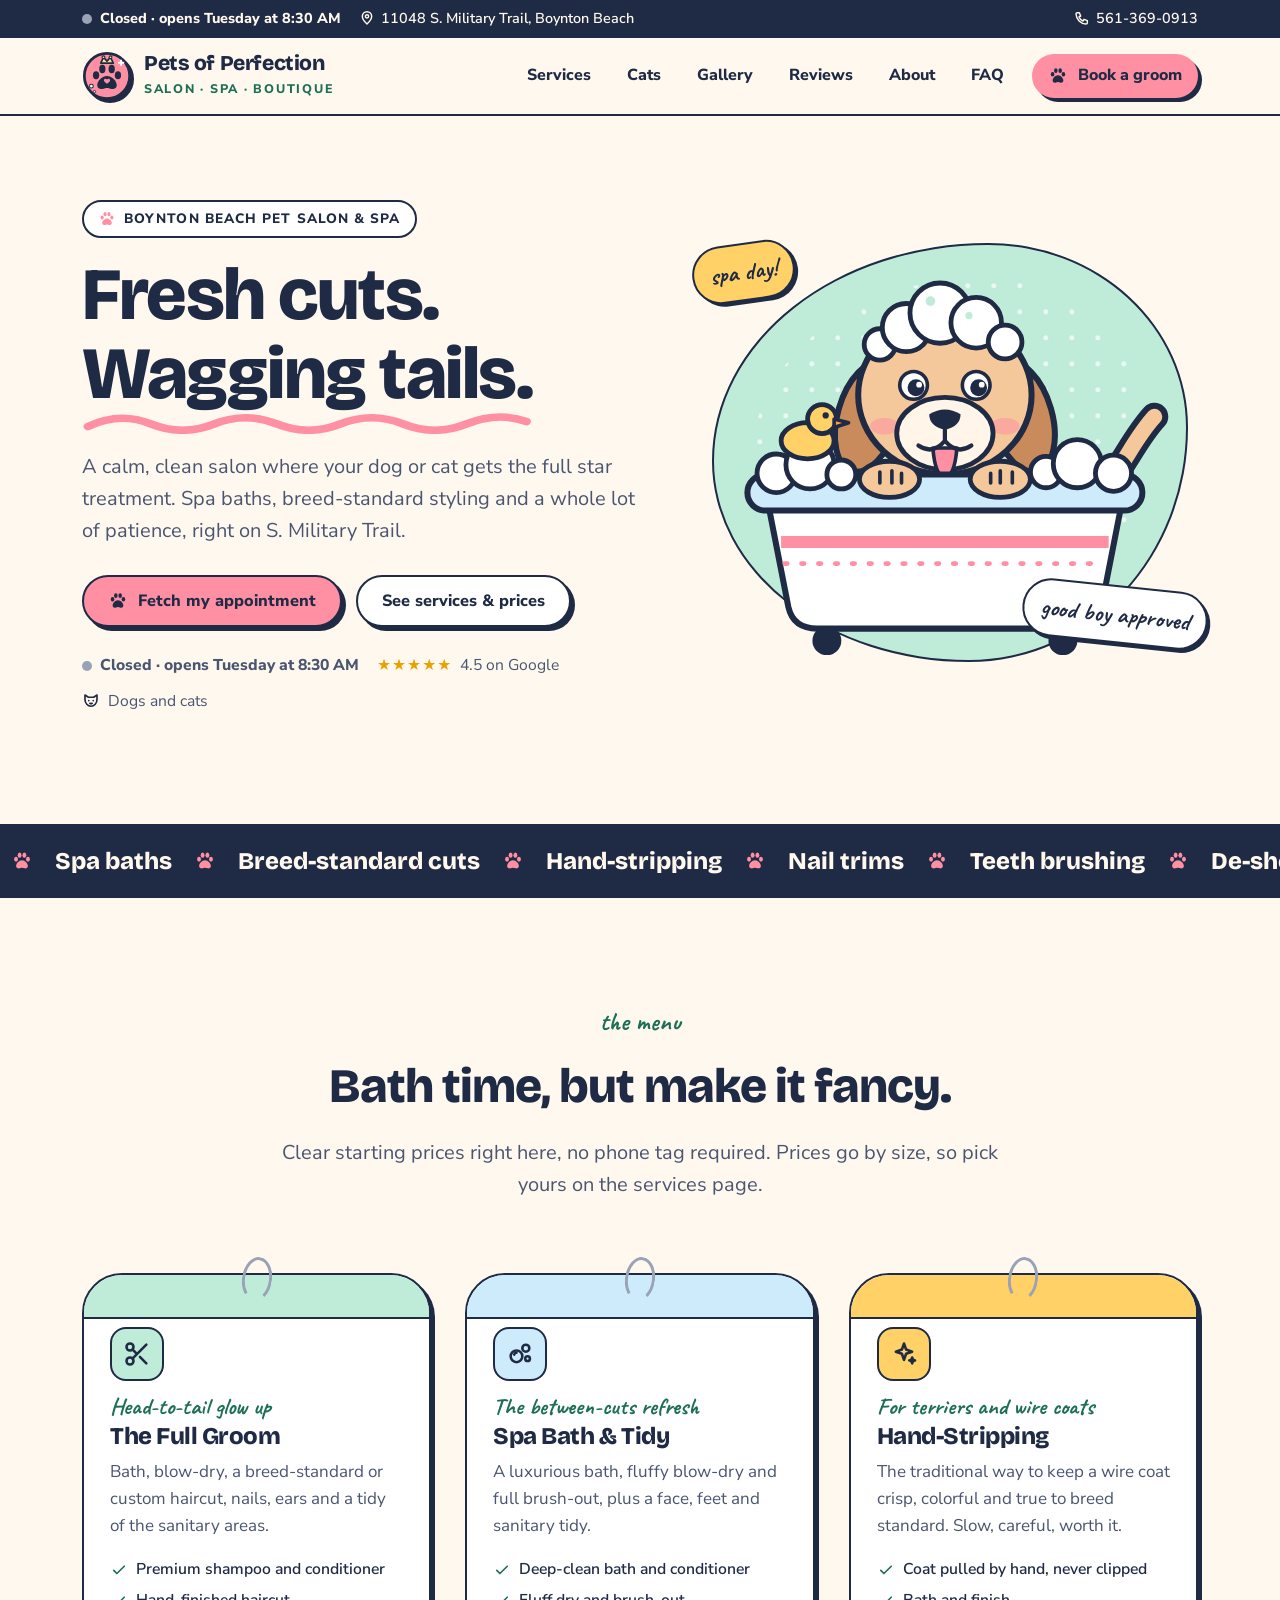
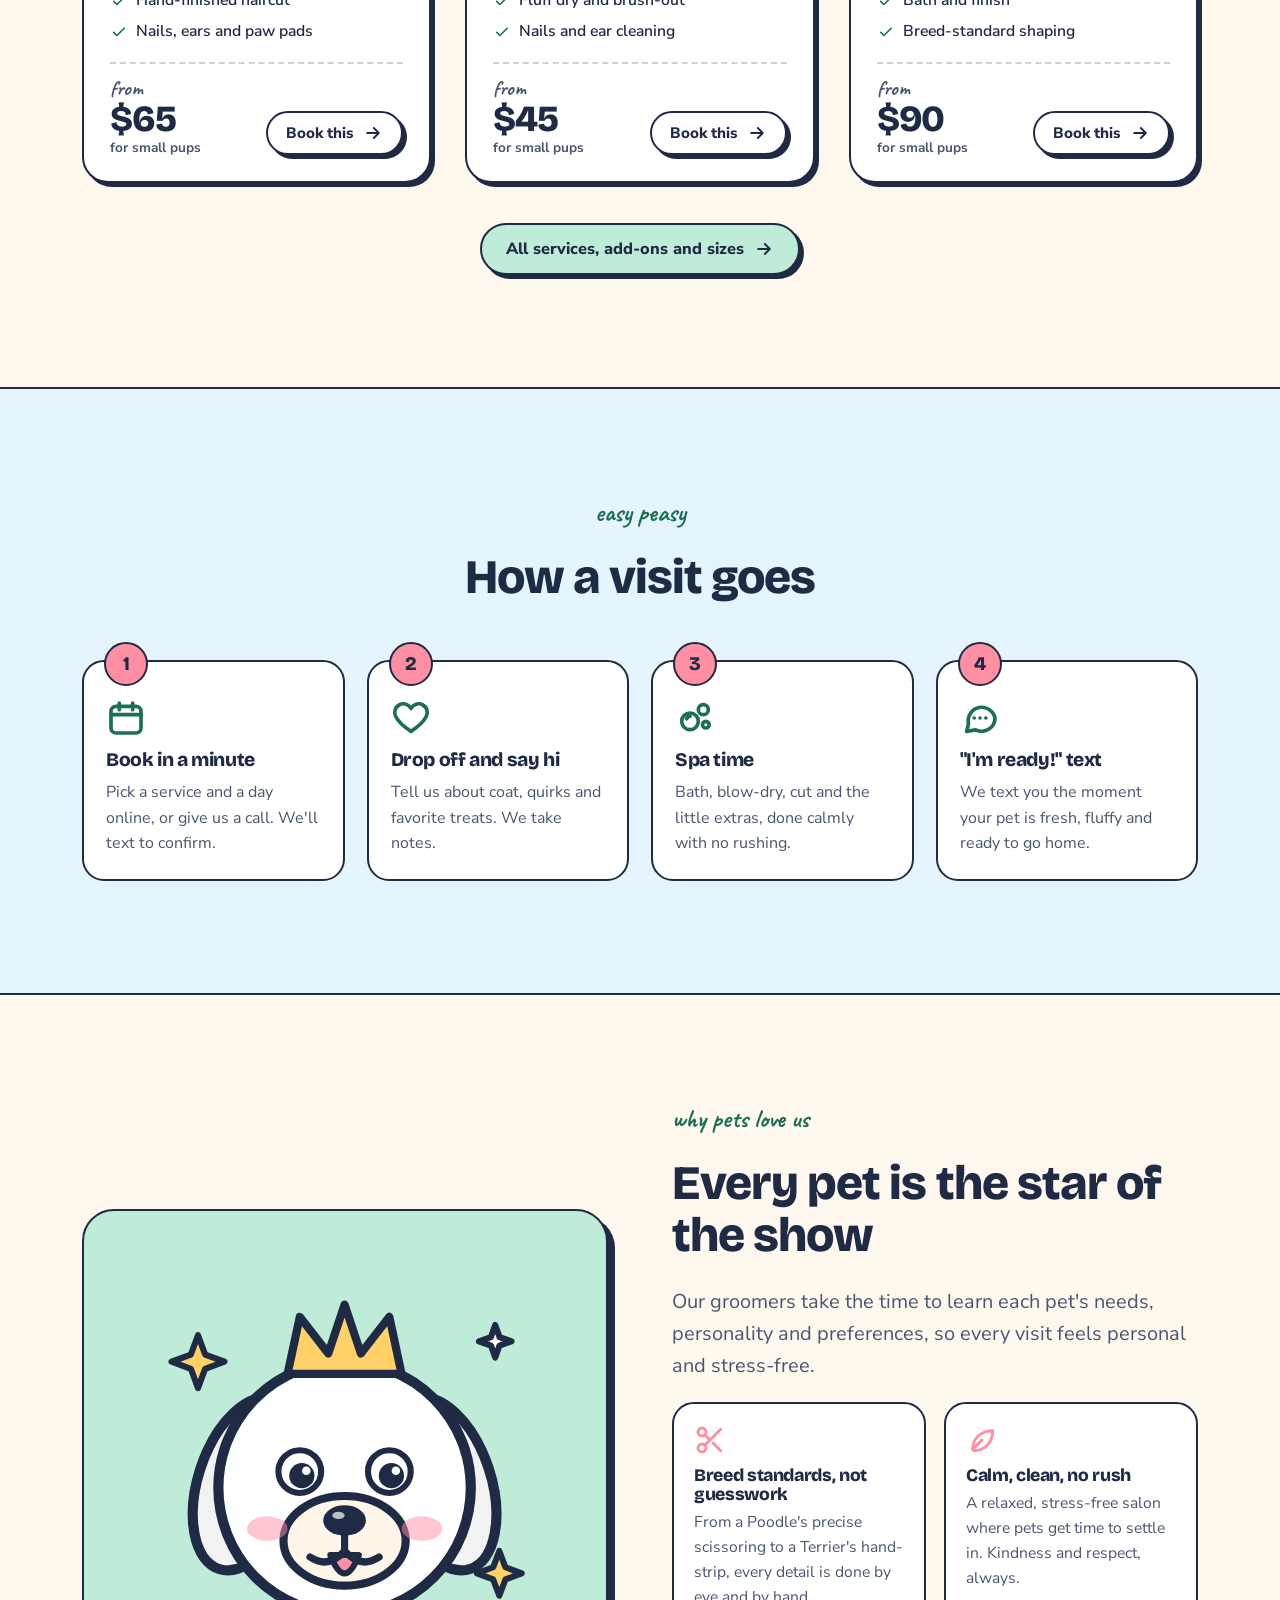
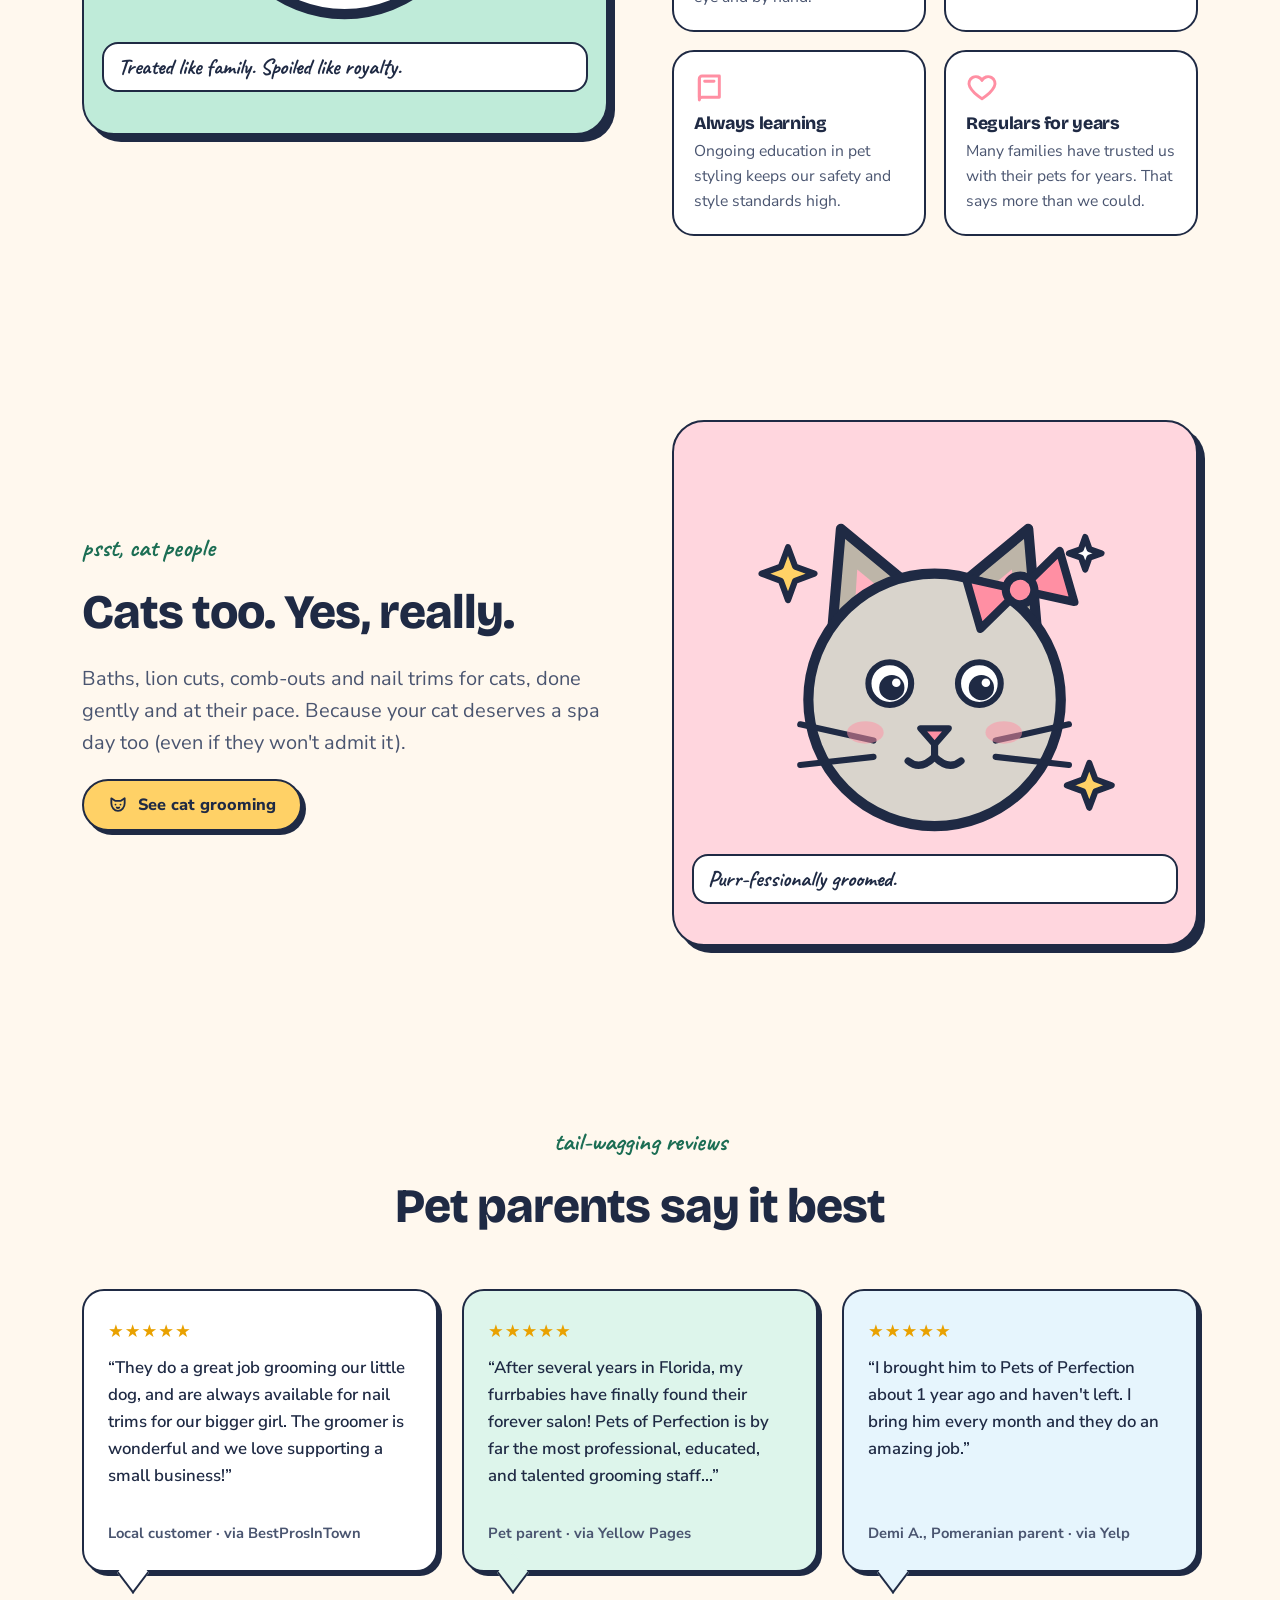
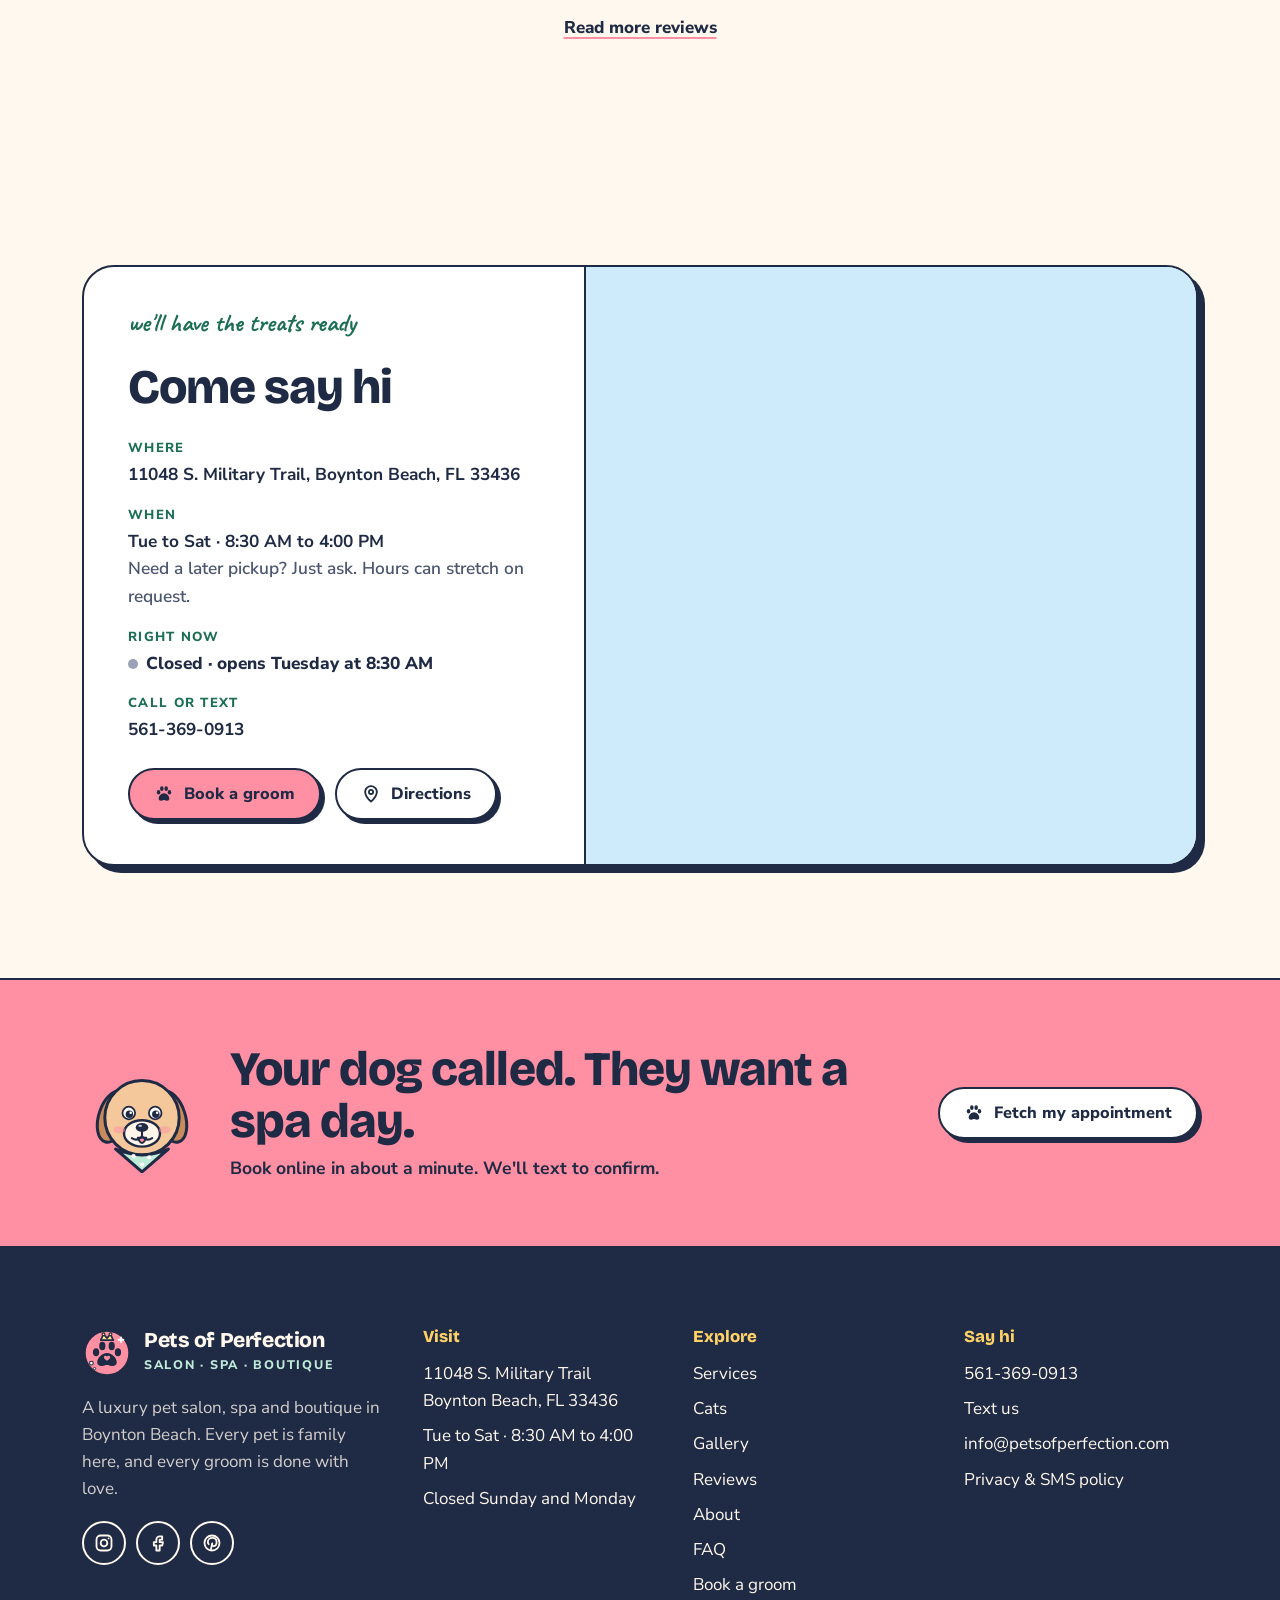
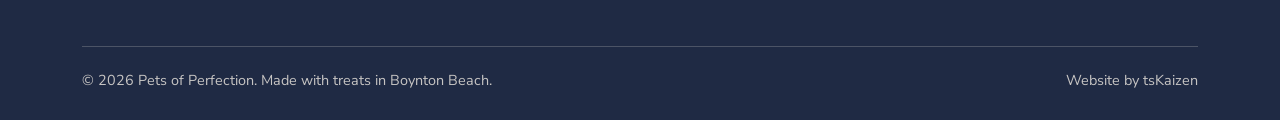
==== index.html @ 62e05bcd "Add Pets of Perfection site (all pages) with new crowned-paw logo Co-Authored-By: Claude Sonnet 5.5 " ====
<!doctype html>
<html lang="en">
<head>
<meta charset="utf-8">
<meta name="viewport" content="width=device-width, initial-scale=1">
<title>Dog & Cat Grooming in Boynton Beach, FL | Pets of Perfection</title>
<meta name="description" content="Luxury dog and cat grooming in Boynton Beach. Spa baths, breed-standard cuts, hand-stripping and nail trims. See prices and book online.">
<link rel="canonical" href="https://petsofperfection.com/">
<meta property="og:type" content="website">
<meta property="og:site_name" content="Pets of Perfection">
<meta property="og:title" content="Dog & Cat Grooming in Boynton Beach, FL | Pets of Perfection">
<meta property="og:description" content="Luxury dog and cat grooming in Boynton Beach. Spa baths, breed-standard cuts, hand-stripping and nail trims. See prices and book online.">
<meta property="og:url" content="https://petsofperfection.com/">
<meta name="theme-color" content="#FFF8EE">
<link rel="icon" href="img/favicon.svg" type="image/svg+xml">
<link rel="preconnect" href="https://fonts.googleapis.com">
<link rel="preconnect" href="https://fonts.gstatic.com" crossorigin>
<link href="https://fonts.googleapis.com/css2?family=Bricolage+Grotesque:opsz,wght@12..96,600;12..96,800&family=Caveat:wght@600;700&family=Nunito+Sans:opsz,wght@6..12,400;6..12,600;6..12,800&display=swap" rel="stylesheet">
<link rel="stylesheet" href="css/style.css">
<script>document.documentElement.classList.add("js");</script>
<script type="application/ld+json">{"@context": "https://schema.org", "@type": "LocalBusiness", "name": "Pets of Perfection", "description": "Luxury pet salon, spa and boutique for dogs and cats in Boynton Beach, Florida.", "telephone": "561-369-0913", "email": "info@petsofperfection.com", "url": "https://petsofperfection.com", "address": {"@type": "PostalAddress", "streetAddress": "11048 S. Military Trail", "addressLocality": "Boynton Beach", "addressRegion": "FL", "postalCode": "33436", "addressCountry": "US"}, "openingHoursSpecification": [{"@type": "OpeningHoursSpecification", "dayOfWeek": ["Tuesday", "Wednesday", "Thursday", "Friday", "Saturday"], "opens": "08:30", "closes": "16:00"}], "sameAs": ["https://www.instagram.com/petsofperfection/", "https://www.facebook.com/petsofperfection/", "https://www.pinterest.com/petsofperfect/"]}</script>
</head>
<body>
<a class="skip-link" href="#main">Skip to content</a>
<header class="site-header">
  <div class="topbar"><div class="wrap">
    <div class="topbar-left">
      <span class="status" data-open-status><span class="status-dot"></span><span class="status-text">Tue to Sat · 8:30 AM to 4:00 PM</span></span>
      <a class="topbar-hide-sm" href="https://www.google.com/maps/search/?api=1&query=Pets+of+Perfection+11048+S+Military+Trail+Boynton+Beach+FL+33436" target="_blank" rel="noopener"><svg viewBox="0 0 24 24" fill="none" stroke="currentColor" stroke-width="2.2" stroke-linecap="round" stroke-linejoin="round" aria-hidden="true" focusable="false"><path d="M12 21s-7-6.2-7-11.5A7 7 0 0 1 19 9.5C19 14.8 12 21 12 21z"/><circle cx="12" cy="9.5" r="2.5"/></svg>11048 S. Military Trail, Boynton Beach</a>
    </div>
    <a href="tel:+15613690913"><svg viewBox="0 0 24 24" fill="none" stroke="currentColor" stroke-width="2.2" stroke-linecap="round" stroke-linejoin="round" aria-hidden="true" focusable="false"><path d="M5 4h3l2 5-2.5 1.5a11 11 0 0 0 6 6L15 14l5 2v3a2 2 0 0 1-2 2A16 16 0 0 1 3 6a2 2 0 0 1 2-2"/></svg>561-369-0913</a>
  </div></div>
  <div class="wrap nav-row">
    <a class="brand" href="index.html" aria-label="Pets of Perfection home">
      <span class="brand-mark"><img src="img/logo-mark.svg" alt="" width="50" height="50"></span>
      <span><span class="brand-name">Pets of Perfection</span><span class="brand-sub">Salon · Spa · Boutique</span></span>
    </a>
    <button class="nav-toggle" type="button" aria-expanded="false" aria-controls="main-nav">
      <span class="sr-only">Menu</span><svg class="icon-open" viewBox="0 0 24 24" fill="none" stroke="currentColor" stroke-width="2.2" stroke-linecap="round" stroke-linejoin="round" aria-hidden="true" focusable="false"><path d="M4 7h16M4 12h16M4 17h16"/></svg><svg class="icon-close" viewBox="0 0 24 24" fill="none" stroke="currentColor" stroke-width="2.2" stroke-linecap="round" stroke-linejoin="round" aria-hidden="true" focusable="false"><path d="M6 6l12 12M18 6 6 18"/></svg>
    </button>
    <nav class="main-nav" id="main-nav" aria-label="Main">
      <ul><li><a href="services.html">Services</a></li><li><a href="cats.html">Cats</a></li><li><a href="gallery.html">Gallery</a></li><li><a href="reviews.html">Reviews</a></li><li><a href="about.html">About</a></li><li><a href="faq.html">FAQ</a></li><li class="nav-cta"><a class="btn btn-pink btn-small" href="book.html"><svg viewBox="0 0 24 24" fill="currentColor" aria-hidden="true" focusable="false"><ellipse cx="5.5" cy="10" rx="2.1" ry="2.7"/><ellipse cx="9.4" cy="5.6" rx="2.1" ry="2.8"/><ellipse cx="14.6" cy="5.6" rx="2.1" ry="2.8"/><ellipse cx="18.5" cy="10" rx="2.1" ry="2.7"/><path d="M12 11.2c-3.4 0-6.4 3.5-6.4 6.2 0 1.9 1.6 2.9 3.4 2.6 1.2-.2 1.9-.7 3-.7s1.8.5 3 .7c1.8.3 3.4-.7 3.4-2.6 0-2.7-3-6.2-6.4-6.2z"/></svg>Book a groom</a></li></ul>
    </nav>
  </div>
</header>
<main id="main">
<section class="hero">
  <div class="wrap hero-grid">
    <div>
      <p class="kicker"><svg viewBox="0 0 24 24" fill="currentColor" aria-hidden="true" focusable="false"><ellipse cx="5.5" cy="10" rx="2.1" ry="2.7"/><ellipse cx="9.4" cy="5.6" rx="2.1" ry="2.8"/><ellipse cx="14.6" cy="5.6" rx="2.1" ry="2.8"/><ellipse cx="18.5" cy="10" rx="2.1" ry="2.7"/><path d="M12 11.2c-3.4 0-6.4 3.5-6.4 6.2 0 1.9 1.6 2.9 3.4 2.6 1.2-.2 1.9-.7 3-.7s1.8.5 3 .7c1.8.3 3.4-.7 3.4-2.6 0-2.7-3-6.2-6.4-6.2z"/></svg>Boynton Beach pet salon &amp; spa</p>
      <h1>Fresh cuts. <span class="squiggle">Wagging tails.<svg viewBox="0 0 300 20" preserveAspectRatio="none" aria-hidden="true"><path d="M4 14 Q 25 2 46 12 T 88 12 T 130 12 T 172 12 T 214 12 T 256 12 T 296 10" fill="none" stroke="currentColor" stroke-width="6" stroke-linecap="round"/></svg></span></h1>
      <p class="lede">A calm, clean salon where your dog or cat gets the full star treatment. Spa baths, breed-standard styling and a whole lot of patience, right on S. Military Trail.</p>
      <div class="btn-row">
        <a class="btn btn-pink" href="book.html"><svg viewBox="0 0 24 24" fill="currentColor" aria-hidden="true" focusable="false"><ellipse cx="5.5" cy="10" rx="2.1" ry="2.7"/><ellipse cx="9.4" cy="5.6" rx="2.1" ry="2.8"/><ellipse cx="14.6" cy="5.6" rx="2.1" ry="2.8"/><ellipse cx="18.5" cy="10" rx="2.1" ry="2.7"/><path d="M12 11.2c-3.4 0-6.4 3.5-6.4 6.2 0 1.9 1.6 2.9 3.4 2.6 1.2-.2 1.9-.7 3-.7s1.8.5 3 .7c1.8.3 3.4-.7 3.4-2.6 0-2.7-3-6.2-6.4-6.2z"/></svg>Fetch my appointment</a>
        <a class="btn" href="services.html">See services &amp; prices</a>
      </div>
      <div class="hero-meta">
        <span class="status" data-open-status><span class="status-dot"></span><span class="status-text">Tue to Sat · 8:30 AM to 4:00 PM</span></span>
        <span><span class="stars" aria-hidden="true">&#9733;&#9733;&#9733;&#9733;&#9733;</span> 4.5 on Google</span>
        <span><svg viewBox="0 0 24 24" fill="none" stroke="currentColor" stroke-width="2.2" stroke-linecap="round" stroke-linejoin="round" aria-hidden="true" focusable="false"><path d="M4 10V4l4.5 3h7L20 4v6c0 4.97-3.58 9-8 9s-8-4.03-8-9z"/><path d="M9 11.5h.01M15 11.5h.01M10.5 15c1 .8 2 .8 3 0"/></svg>Dogs and cats</span>
      </div>
    </div>
    <div class="hero-art">
      <div class="hero-blob" aria-hidden="true"></div>
      <span class="hero-sticker s1" aria-hidden="true">spa day!</span>
      <span class="hero-sticker s2" aria-hidden="true">good boy approved</span>
      <svg class="hero-dog" viewBox="0 0 420 380" role="img" aria-label="A happy golden pup in a bubble bath, tail wagging">
  <g class="bubbles">
    <circle class="b b1" cx="78" cy="196" r="11"/><circle class="b b2" cx="126" cy="186" r="7"/>
    <circle class="b b3" cx="300" cy="190" r="12"/><circle class="b b4" cx="350" cy="196" r="8"/>
    <circle class="b b5" cx="196" cy="200" r="6"/><circle class="b b6" cx="250" cy="194" r="9"/>
    <circle class="b b7" cx="60" cy="210" r="6"/><circle class="b b8" cx="330" cy="206" r="10"/>
  </g>
  <g class="tail">
    <path d="M318 236 C 352 222, 360 186, 384 160" fill="none" stroke="#1F2A44" stroke-width="23" stroke-linecap="round"/>
    <path d="M318 236 C 352 222, 360 186, 384 160" fill="none" stroke="#F4C89A" stroke-width="13" stroke-linecap="round"/>
  </g>
  <g class="dog">
    <ellipse cx="146" cy="160" rx="25" ry="47" transform="rotate(16 146 160)" fill="#C98B5B" stroke="#1F2A44" stroke-width="5"/>
    <ellipse cx="274" cy="160" rx="25" ry="47" transform="rotate(-16 274 160)" fill="#C98B5B" stroke="#1F2A44" stroke-width="5"/>
    <ellipse cx="210" cy="142" rx="72" ry="66" fill="#F4C89A" stroke="#1F2A44" stroke-width="5"/>
    <ellipse cx="160" cy="168" rx="12" ry="7" fill="#FF8FA3" opacity=".55"/>
    <ellipse cx="260" cy="168" rx="12" ry="7" fill="#FF8FA3" opacity=".55"/>
    <ellipse cx="210" cy="174" rx="40" ry="30" fill="#FFF5E8" stroke="#1F2A44" stroke-width="4"/>
    <g class="eyes">
      <circle cx="184" cy="134" r="11.5" fill="#fff" stroke="#1F2A44" stroke-width="3"/>
      <circle cx="236" cy="134" r="11.5" fill="#fff" stroke="#1F2A44" stroke-width="3"/>
      <circle cx="186" cy="136" r="7" fill="#1F2A44"/><circle cx="238" cy="136" r="7" fill="#1F2A44"/>
      <circle cx="188.6" cy="133.4" r="2.4" fill="#fff"/><circle cx="240.6" cy="133.4" r="2.4" fill="#fff"/>
    </g>
    <path d="M200 186 Q202 210 210 210 Q218 210 220 186 Z" fill="#FF8FA3" stroke="#1F2A44" stroke-width="3" stroke-linejoin="round"/>
    <path d="M197 158 Q210 150 223 158 Q223 168 210 171 Q197 168 197 158Z" fill="#1F2A44"/>
    <path d="M210 171 V180 M210 180 Q200 192 188 184 M210 180 Q220 192 232 184" fill="none" stroke="#1F2A44" stroke-width="3.5" stroke-linecap="round"/>
    <g fill="#fff" stroke="#1F2A44" stroke-width="4">
      <circle cx="156" cy="100" r="13"/><circle cx="178" cy="86" r="20"/><circle cx="206" cy="74" r="25"/>
      <circle cx="236" cy="82" r="21"/><circle cx="260" cy="98" r="14"/>
    </g>
    <circle cx="198" cy="64" r="4" fill="#BFEBD9"/><circle cx="230" cy="76" r="3" fill="#BFEBD9"/>
  </g>
  <path d="M62 226 H358 L340 318 Q336 336 316 336 H104 Q84 336 80 318 Z" fill="#fff" stroke="#1F2A44" stroke-width="5" stroke-linejoin="round"/>
  <path d="M74 264 H346" stroke="#FF8FA3" stroke-width="10"/>
  <path d="M77 282 H343" stroke="#FF8FA3" stroke-width="4" stroke-dasharray="2 12" stroke-linecap="round"/>
  <circle cx="112" cy="346" r="12" fill="#1F2A44"/><circle cx="308" cy="346" r="12" fill="#1F2A44"/>
  <rect x="46" y="208" width="328" height="30" rx="15" fill="#CDEBFA" stroke="#1F2A44" stroke-width="5"/>
  <g fill="#fff" stroke="#1F2A44" stroke-width="4">
    <circle cx="70" cy="207" r="16"/><circle cx="98" cy="200" r="20"/><circle cx="124" cy="208" r="12"/>
    <circle cx="294" cy="206" r="13"/><circle cx="320" cy="199" r="20"/><circle cx="350" cy="207" r="15"/>
  </g>
  <g fill="#F4C89A" stroke="#1F2A44" stroke-width="4">
    <ellipse cx="164" cy="212" rx="25" ry="15"/><ellipse cx="256" cy="212" rx="25" ry="15"/>
  </g>
  <path d="M156 206v9M166 205v10M174 207v8M248 207v8M256 205v10M266 206v9" stroke="#1F2A44" stroke-width="3" stroke-linecap="round"/>
  <g class="duck">
    <ellipse cx="96" cy="180" rx="22" ry="15" fill="#FFD166" stroke="#1F2A44" stroke-width="4"/>
    <circle cx="108" cy="162" r="12" fill="#FFD166" stroke="#1F2A44" stroke-width="4"/>
    <path d="M118 162 l12 3 -12 4z" fill="#FF9F43" stroke="#1F2A44" stroke-width="3" stroke-linejoin="round"/>
    <circle cx="111" cy="159" r="2.6" fill="#1F2A44"/>
  </g>
</svg>
    </div>
  </div>
  <div class="paw-trail" aria-hidden="true"><svg viewBox="0 0 24 24" fill="currentColor" aria-hidden="true" focusable="false"><ellipse cx="5.5" cy="10" rx="2.1" ry="2.7"/><ellipse cx="9.4" cy="5.6" rx="2.1" ry="2.8"/><ellipse cx="14.6" cy="5.6" rx="2.1" ry="2.8"/><ellipse cx="18.5" cy="10" rx="2.1" ry="2.7"/><path d="M12 11.2c-3.4 0-6.4 3.5-6.4 6.2 0 1.9 1.6 2.9 3.4 2.6 1.2-.2 1.9-.7 3-.7s1.8.5 3 .7c1.8.3 3.4-.7 3.4-2.6 0-2.7-3-6.2-6.4-6.2z"/></svg><svg viewBox="0 0 24 24" fill="currentColor" aria-hidden="true" focusable="false"><ellipse cx="5.5" cy="10" rx="2.1" ry="2.7"/><ellipse cx="9.4" cy="5.6" rx="2.1" ry="2.8"/><ellipse cx="14.6" cy="5.6" rx="2.1" ry="2.8"/><ellipse cx="18.5" cy="10" rx="2.1" ry="2.7"/><path d="M12 11.2c-3.4 0-6.4 3.5-6.4 6.2 0 1.9 1.6 2.9 3.4 2.6 1.2-.2 1.9-.7 3-.7s1.8.5 3 .7c1.8.3 3.4-.7 3.4-2.6 0-2.7-3-6.2-6.4-6.2z"/></svg><svg viewBox="0 0 24 24" fill="currentColor" aria-hidden="true" focusable="false"><ellipse cx="5.5" cy="10" rx="2.1" ry="2.7"/><ellipse cx="9.4" cy="5.6" rx="2.1" ry="2.8"/><ellipse cx="14.6" cy="5.6" rx="2.1" ry="2.8"/><ellipse cx="18.5" cy="10" rx="2.1" ry="2.7"/><path d="M12 11.2c-3.4 0-6.4 3.5-6.4 6.2 0 1.9 1.6 2.9 3.4 2.6 1.2-.2 1.9-.7 3-.7s1.8.5 3 .7c1.8.3 3.4-.7 3.4-2.6 0-2.7-3-6.2-6.4-6.2z"/></svg><svg viewBox="0 0 24 24" fill="currentColor" aria-hidden="true" focusable="false"><ellipse cx="5.5" cy="10" rx="2.1" ry="2.7"/><ellipse cx="9.4" cy="5.6" rx="2.1" ry="2.8"/><ellipse cx="14.6" cy="5.6" rx="2.1" ry="2.8"/><ellipse cx="18.5" cy="10" rx="2.1" ry="2.7"/><path d="M12 11.2c-3.4 0-6.4 3.5-6.4 6.2 0 1.9 1.6 2.9 3.4 2.6 1.2-.2 1.9-.7 3-.7s1.8.5 3 .7c1.8.3 3.4-.7 3.4-2.6 0-2.7-3-6.2-6.4-6.2z"/></svg><svg viewBox="0 0 24 24" fill="currentColor" aria-hidden="true" focusable="false"><ellipse cx="5.5" cy="10" rx="2.1" ry="2.7"/><ellipse cx="9.4" cy="5.6" rx="2.1" ry="2.8"/><ellipse cx="14.6" cy="5.6" rx="2.1" ry="2.8"/><ellipse cx="18.5" cy="10" rx="2.1" ry="2.7"/><path d="M12 11.2c-3.4 0-6.4 3.5-6.4 6.2 0 1.9 1.6 2.9 3.4 2.6 1.2-.2 1.9-.7 3-.7s1.8.5 3 .7c1.8.3 3.4-.7 3.4-2.6 0-2.7-3-6.2-6.4-6.2z"/></svg><svg viewBox="0 0 24 24" fill="currentColor" aria-hidden="true" focusable="false"><ellipse cx="5.5" cy="10" rx="2.1" ry="2.7"/><ellipse cx="9.4" cy="5.6" rx="2.1" ry="2.8"/><ellipse cx="14.6" cy="5.6" rx="2.1" ry="2.8"/><ellipse cx="18.5" cy="10" rx="2.1" ry="2.7"/><path d="M12 11.2c-3.4 0-6.4 3.5-6.4 6.2 0 1.9 1.6 2.9 3.4 2.6 1.2-.2 1.9-.7 3-.7s1.8.5 3 .7c1.8.3 3.4-.7 3.4-2.6 0-2.7-3-6.2-6.4-6.2z"/></svg><svg viewBox="0 0 24 24" fill="currentColor" aria-hidden="true" focusable="false"><ellipse cx="5.5" cy="10" rx="2.1" ry="2.7"/><ellipse cx="9.4" cy="5.6" rx="2.1" ry="2.8"/><ellipse cx="14.6" cy="5.6" rx="2.1" ry="2.8"/><ellipse cx="18.5" cy="10" rx="2.1" ry="2.7"/><path d="M12 11.2c-3.4 0-6.4 3.5-6.4 6.2 0 1.9 1.6 2.9 3.4 2.6 1.2-.2 1.9-.7 3-.7s1.8.5 3 .7c1.8.3 3.4-.7 3.4-2.6 0-2.7-3-6.2-6.4-6.2z"/></svg><svg viewBox="0 0 24 24" fill="currentColor" aria-hidden="true" focusable="false"><ellipse cx="5.5" cy="10" rx="2.1" ry="2.7"/><ellipse cx="9.4" cy="5.6" rx="2.1" ry="2.8"/><ellipse cx="14.6" cy="5.6" rx="2.1" ry="2.8"/><ellipse cx="18.5" cy="10" rx="2.1" ry="2.7"/><path d="M12 11.2c-3.4 0-6.4 3.5-6.4 6.2 0 1.9 1.6 2.9 3.4 2.6 1.2-.2 1.9-.7 3-.7s1.8.5 3 .7c1.8.3 3.4-.7 3.4-2.6 0-2.7-3-6.2-6.4-6.2z"/></svg></div>
</section>

<div class="marquee" aria-hidden="true"><div class="marquee-track"><span><svg viewBox="0 0 24 24" fill="currentColor" aria-hidden="true" focusable="false"><ellipse cx="5.5" cy="10" rx="2.1" ry="2.7"/><ellipse cx="9.4" cy="5.6" rx="2.1" ry="2.8"/><ellipse cx="14.6" cy="5.6" rx="2.1" ry="2.8"/><ellipse cx="18.5" cy="10" rx="2.1" ry="2.7"/><path d="M12 11.2c-3.4 0-6.4 3.5-6.4 6.2 0 1.9 1.6 2.9 3.4 2.6 1.2-.2 1.9-.7 3-.7s1.8.5 3 .7c1.8.3 3.4-.7 3.4-2.6 0-2.7-3-6.2-6.4-6.2z"/></svg>Spa baths</span><span><svg viewBox="0 0 24 24" fill="currentColor" aria-hidden="true" focusable="false"><ellipse cx="5.5" cy="10" rx="2.1" ry="2.7"/><ellipse cx="9.4" cy="5.6" rx="2.1" ry="2.8"/><ellipse cx="14.6" cy="5.6" rx="2.1" ry="2.8"/><ellipse cx="18.5" cy="10" rx="2.1" ry="2.7"/><path d="M12 11.2c-3.4 0-6.4 3.5-6.4 6.2 0 1.9 1.6 2.9 3.4 2.6 1.2-.2 1.9-.7 3-.7s1.8.5 3 .7c1.8.3 3.4-.7 3.4-2.6 0-2.7-3-6.2-6.4-6.2z"/></svg>Breed-standard cuts</span><span><svg viewBox="0 0 24 24" fill="currentColor" aria-hidden="true" focusable="false"><ellipse cx="5.5" cy="10" rx="2.1" ry="2.7"/><ellipse cx="9.4" cy="5.6" rx="2.1" ry="2.8"/><ellipse cx="14.6" cy="5.6" rx="2.1" ry="2.8"/><ellipse cx="18.5" cy="10" rx="2.1" ry="2.7"/><path d="M12 11.2c-3.4 0-6.4 3.5-6.4 6.2 0 1.9 1.6 2.9 3.4 2.6 1.2-.2 1.9-.7 3-.7s1.8.5 3 .7c1.8.3 3.4-.7 3.4-2.6 0-2.7-3-6.2-6.4-6.2z"/></svg>Hand-stripping</span><span><svg viewBox="0 0 24 24" fill="currentColor" aria-hidden="true" focusable="false"><ellipse cx="5.5" cy="10" rx="2.1" ry="2.7"/><ellipse cx="9.4" cy="5.6" rx="2.1" ry="2.8"/><ellipse cx="14.6" cy="5.6" rx="2.1" ry="2.8"/><ellipse cx="18.5" cy="10" rx="2.1" ry="2.7"/><path d="M12 11.2c-3.4 0-6.4 3.5-6.4 6.2 0 1.9 1.6 2.9 3.4 2.6 1.2-.2 1.9-.7 3-.7s1.8.5 3 .7c1.8.3 3.4-.7 3.4-2.6 0-2.7-3-6.2-6.4-6.2z"/></svg>Nail trims</span><span><svg viewBox="0 0 24 24" fill="currentColor" aria-hidden="true" focusable="false"><ellipse cx="5.5" cy="10" rx="2.1" ry="2.7"/><ellipse cx="9.4" cy="5.6" rx="2.1" ry="2.8"/><ellipse cx="14.6" cy="5.6" rx="2.1" ry="2.8"/><ellipse cx="18.5" cy="10" rx="2.1" ry="2.7"/><path d="M12 11.2c-3.4 0-6.4 3.5-6.4 6.2 0 1.9 1.6 2.9 3.4 2.6 1.2-.2 1.9-.7 3-.7s1.8.5 3 .7c1.8.3 3.4-.7 3.4-2.6 0-2.7-3-6.2-6.4-6.2z"/></svg>Teeth brushing</span><span><svg viewBox="0 0 24 24" fill="currentColor" aria-hidden="true" focusable="false"><ellipse cx="5.5" cy="10" rx="2.1" ry="2.7"/><ellipse cx="9.4" cy="5.6" rx="2.1" ry="2.8"/><ellipse cx="14.6" cy="5.6" rx="2.1" ry="2.8"/><ellipse cx="18.5" cy="10" rx="2.1" ry="2.7"/><path d="M12 11.2c-3.4 0-6.4 3.5-6.4 6.2 0 1.9 1.6 2.9 3.4 2.6 1.2-.2 1.9-.7 3-.7s1.8.5 3 .7c1.8.3 3.4-.7 3.4-2.6 0-2.7-3-6.2-6.4-6.2z"/></svg>De-shedding</span><span><svg viewBox="0 0 24 24" fill="currentColor" aria-hidden="true" focusable="false"><ellipse cx="5.5" cy="10" rx="2.1" ry="2.7"/><ellipse cx="9.4" cy="5.6" rx="2.1" ry="2.8"/><ellipse cx="14.6" cy="5.6" rx="2.1" ry="2.8"/><ellipse cx="18.5" cy="10" rx="2.1" ry="2.7"/><path d="M12 11.2c-3.4 0-6.4 3.5-6.4 6.2 0 1.9 1.6 2.9 3.4 2.6 1.2-.2 1.9-.7 3-.7s1.8.5 3 .7c1.8.3 3.4-.7 3.4-2.6 0-2.7-3-6.2-6.4-6.2z"/></svg>Cats welcome</span><span><svg viewBox="0 0 24 24" fill="currentColor" aria-hidden="true" focusable="false"><ellipse cx="5.5" cy="10" rx="2.1" ry="2.7"/><ellipse cx="9.4" cy="5.6" rx="2.1" ry="2.8"/><ellipse cx="14.6" cy="5.6" rx="2.1" ry="2.8"/><ellipse cx="18.5" cy="10" rx="2.1" ry="2.7"/><path d="M12 11.2c-3.4 0-6.4 3.5-6.4 6.2 0 1.9 1.6 2.9 3.4 2.6 1.2-.2 1.9-.7 3-.7s1.8.5 3 .7c1.8.3 3.4-.7 3.4-2.6 0-2.7-3-6.2-6.4-6.2z"/></svg>Puppy first grooms</span><span><svg viewBox="0 0 24 24" fill="currentColor" aria-hidden="true" focusable="false"><ellipse cx="5.5" cy="10" rx="2.1" ry="2.7"/><ellipse cx="9.4" cy="5.6" rx="2.1" ry="2.8"/><ellipse cx="14.6" cy="5.6" rx="2.1" ry="2.8"/><ellipse cx="18.5" cy="10" rx="2.1" ry="2.7"/><path d="M12 11.2c-3.4 0-6.4 3.5-6.4 6.2 0 1.9 1.6 2.9 3.4 2.6 1.2-.2 1.9-.7 3-.7s1.8.5 3 .7c1.8.3 3.4-.7 3.4-2.6 0-2.7-3-6.2-6.4-6.2z"/></svg>Spa baths</span><span><svg viewBox="0 0 24 24" fill="currentColor" aria-hidden="true" focusable="false"><ellipse cx="5.5" cy="10" rx="2.1" ry="2.7"/><ellipse cx="9.4" cy="5.6" rx="2.1" ry="2.8"/><ellipse cx="14.6" cy="5.6" rx="2.1" ry="2.8"/><ellipse cx="18.5" cy="10" rx="2.1" ry="2.7"/><path d="M12 11.2c-3.4 0-6.4 3.5-6.4 6.2 0 1.9 1.6 2.9 3.4 2.6 1.2-.2 1.9-.7 3-.7s1.8.5 3 .7c1.8.3 3.4-.7 3.4-2.6 0-2.7-3-6.2-6.4-6.2z"/></svg>Breed-standard cuts</span><span><svg viewBox="0 0 24 24" fill="currentColor" aria-hidden="true" focusable="false"><ellipse cx="5.5" cy="10" rx="2.1" ry="2.7"/><ellipse cx="9.4" cy="5.6" rx="2.1" ry="2.8"/><ellipse cx="14.6" cy="5.6" rx="2.1" ry="2.8"/><ellipse cx="18.5" cy="10" rx="2.1" ry="2.7"/><path d="M12 11.2c-3.4 0-6.4 3.5-6.4 6.2 0 1.9 1.6 2.9 3.4 2.6 1.2-.2 1.9-.7 3-.7s1.8.5 3 .7c1.8.3 3.4-.7 3.4-2.6 0-2.7-3-6.2-6.4-6.2z"/></svg>Hand-stripping</span><span><svg viewBox="0 0 24 24" fill="currentColor" aria-hidden="true" focusable="false"><ellipse cx="5.5" cy="10" rx="2.1" ry="2.7"/><ellipse cx="9.4" cy="5.6" rx="2.1" ry="2.8"/><ellipse cx="14.6" cy="5.6" rx="2.1" ry="2.8"/><ellipse cx="18.5" cy="10" rx="2.1" ry="2.7"/><path d="M12 11.2c-3.4 0-6.4 3.5-6.4 6.2 0 1.9 1.6 2.9 3.4 2.6 1.2-.2 1.9-.7 3-.7s1.8.5 3 .7c1.8.3 3.4-.7 3.4-2.6 0-2.7-3-6.2-6.4-6.2z"/></svg>Nail trims</span><span><svg viewBox="0 0 24 24" fill="currentColor" aria-hidden="true" focusable="false"><ellipse cx="5.5" cy="10" rx="2.1" ry="2.7"/><ellipse cx="9.4" cy="5.6" rx="2.1" ry="2.8"/><ellipse cx="14.6" cy="5.6" rx="2.1" ry="2.8"/><ellipse cx="18.5" cy="10" rx="2.1" ry="2.7"/><path d="M12 11.2c-3.4 0-6.4 3.5-6.4 6.2 0 1.9 1.6 2.9 3.4 2.6 1.2-.2 1.9-.7 3-.7s1.8.5 3 .7c1.8.3 3.4-.7 3.4-2.6 0-2.7-3-6.2-6.4-6.2z"/></svg>Teeth brushing</span><span><svg viewBox="0 0 24 24" fill="currentColor" aria-hidden="true" focusable="false"><ellipse cx="5.5" cy="10" rx="2.1" ry="2.7"/><ellipse cx="9.4" cy="5.6" rx="2.1" ry="2.8"/><ellipse cx="14.6" cy="5.6" rx="2.1" ry="2.8"/><ellipse cx="18.5" cy="10" rx="2.1" ry="2.7"/><path d="M12 11.2c-3.4 0-6.4 3.5-6.4 6.2 0 1.9 1.6 2.9 3.4 2.6 1.2-.2 1.9-.7 3-.7s1.8.5 3 .7c1.8.3 3.4-.7 3.4-2.6 0-2.7-3-6.2-6.4-6.2z"/></svg>De-shedding</span><span><svg viewBox="0 0 24 24" fill="currentColor" aria-hidden="true" focusable="false"><ellipse cx="5.5" cy="10" rx="2.1" ry="2.7"/><ellipse cx="9.4" cy="5.6" rx="2.1" ry="2.8"/><ellipse cx="14.6" cy="5.6" rx="2.1" ry="2.8"/><ellipse cx="18.5" cy="10" rx="2.1" ry="2.7"/><path d="M12 11.2c-3.4 0-6.4 3.5-6.4 6.2 0 1.9 1.6 2.9 3.4 2.6 1.2-.2 1.9-.7 3-.7s1.8.5 3 .7c1.8.3 3.4-.7 3.4-2.6 0-2.7-3-6.2-6.4-6.2z"/></svg>Cats welcome</span><span><svg viewBox="0 0 24 24" fill="currentColor" aria-hidden="true" focusable="false"><ellipse cx="5.5" cy="10" rx="2.1" ry="2.7"/><ellipse cx="9.4" cy="5.6" rx="2.1" ry="2.8"/><ellipse cx="14.6" cy="5.6" rx="2.1" ry="2.8"/><ellipse cx="18.5" cy="10" rx="2.1" ry="2.7"/><path d="M12 11.2c-3.4 0-6.4 3.5-6.4 6.2 0 1.9 1.6 2.9 3.4 2.6 1.2-.2 1.9-.7 3-.7s1.8.5 3 .7c1.8.3 3.4-.7 3.4-2.6 0-2.7-3-6.2-6.4-6.2z"/></svg>Puppy first grooms</span></div></div>

<section class="section" aria-labelledby="svc-title">
  <div class="wrap">
    <div class="section-head center">
      <p class="hand">the menu</p>
      <h2 id="svc-title">Bath time, but make it fancy.</h2>
      <p class="lede">Clear starting prices right here, no phone tag required. Prices go by size, so pick yours on the services page.</p>
    </div>
    <div class="tags"><article class="tag mint reveal d0">
  <span class="tag-band" aria-hidden="true"></span>
  <div class="tag-icon"><svg viewBox="0 0 24 24" fill="none" stroke="currentColor" stroke-width="2.2" stroke-linecap="round" stroke-linejoin="round" aria-hidden="true" focusable="false"><circle cx="6" cy="6" r="3"/><circle cx="6" cy="18" r="3"/><path d="M20 4 8.1 15.9M14.5 14.5 20 20M8.1 8.1 12 12"/></svg></div>
  <p class="nick">Head-to-tail glow up</p>
  <h3>The Full Groom</h3>
  <p>Bath, blow-dry, a breed-standard or custom haircut, nails, ears and a tidy of the sanitary areas.</p>
  <ul><li><svg viewBox="0 0 24 24" fill="none" stroke="currentColor" stroke-width="2.2" stroke-linecap="round" stroke-linejoin="round" aria-hidden="true" focusable="false"><path d="M5 12.5l4.2 4.2L19 7"/></svg>Premium shampoo and conditioner</li><li><svg viewBox="0 0 24 24" fill="none" stroke="currentColor" stroke-width="2.2" stroke-linecap="round" stroke-linejoin="round" aria-hidden="true" focusable="false"><path d="M5 12.5l4.2 4.2L19 7"/></svg>Hand-finished haircut</li><li><svg viewBox="0 0 24 24" fill="none" stroke="currentColor" stroke-width="2.2" stroke-linecap="round" stroke-linejoin="round" aria-hidden="true" focusable="false"><path d="M5 12.5l4.2 4.2L19 7"/></svg>Nails, ears and paw pads</li></ul>
  <div class="tag-foot">
    <div class="price"><small>from</small><strong data-prices data-s="65" data-m="80" data-l="95" data-xl="120">$65</strong><span class="unit">for <span data-size-label>small pups</span></span></div>
    <a class="btn btn-small" href="book.html?service=full-groom" aria-label="Book The Full Groom">Book this <svg viewBox="0 0 24 24" fill="none" stroke="currentColor" stroke-width="2.2" stroke-linecap="round" stroke-linejoin="round" aria-hidden="true" focusable="false"><path d="M5 12h14M13 6l6 6-6 6"/></svg></a>
  </div>
</article><article class="tag bubble reveal d1">
  <span class="tag-band" aria-hidden="true"></span>
  <div class="tag-icon"><svg viewBox="0 0 24 24" fill="none" stroke="currentColor" stroke-width="2.2" stroke-linecap="round" stroke-linejoin="round" aria-hidden="true" focusable="false"><circle cx="9" cy="14" r="5"/><circle cx="17" cy="7" r="3"/><circle cx="18.5" cy="16" r="2"/><path d="M7 12.5a2 2 0 0 1 2-1.5"/></svg></div>
  <p class="nick">The between-cuts refresh</p>
  <h3>Spa Bath & Tidy</h3>
  <p>A luxurious bath, fluffy blow-dry and full brush-out, plus a face, feet and sanitary tidy.</p>
  <ul><li><svg viewBox="0 0 24 24" fill="none" stroke="currentColor" stroke-width="2.2" stroke-linecap="round" stroke-linejoin="round" aria-hidden="true" focusable="false"><path d="M5 12.5l4.2 4.2L19 7"/></svg>Deep-clean bath and conditioner</li><li><svg viewBox="0 0 24 24" fill="none" stroke="currentColor" stroke-width="2.2" stroke-linecap="round" stroke-linejoin="round" aria-hidden="true" focusable="false"><path d="M5 12.5l4.2 4.2L19 7"/></svg>Fluff dry and brush-out</li><li><svg viewBox="0 0 24 24" fill="none" stroke="currentColor" stroke-width="2.2" stroke-linecap="round" stroke-linejoin="round" aria-hidden="true" focusable="false"><path d="M5 12.5l4.2 4.2L19 7"/></svg>Nails and ear cleaning</li></ul>
  <div class="tag-foot">
    <div class="price"><small>from</small><strong data-prices data-s="45" data-m="55" data-l="70" data-xl="90">$45</strong><span class="unit">for <span data-size-label>small pups</span></span></div>
    <a class="btn btn-small" href="book.html?service=spa-bath" aria-label="Book Spa Bath & Tidy">Book this <svg viewBox="0 0 24 24" fill="none" stroke="currentColor" stroke-width="2.2" stroke-linecap="round" stroke-linejoin="round" aria-hidden="true" focusable="false"><path d="M5 12h14M13 6l6 6-6 6"/></svg></a>
  </div>
</article><article class="tag sun reveal d2">
  <span class="tag-band" aria-hidden="true"></span>
  <div class="tag-icon"><svg viewBox="0 0 24 24" fill="none" stroke="currentColor" stroke-width="2.2" stroke-linecap="round" stroke-linejoin="round" aria-hidden="true" focusable="false"><path d="M12 3l1.8 5.2L19 10l-5.2 1.8L12 17l-1.8-5.2L5 10l5.2-1.8z"/><path d="M19 15l.7 1.8L21.5 17.5l-1.8.7L19 20l-.7-1.8-1.8-.7 1.8-.7z"/></svg></div>
  <p class="nick">For terriers and wire coats</p>
  <h3>Hand-Stripping</h3>
  <p>The traditional way to keep a wire coat crisp, colorful and true to breed standard. Slow, careful, worth it.</p>
  <ul><li><svg viewBox="0 0 24 24" fill="none" stroke="currentColor" stroke-width="2.2" stroke-linecap="round" stroke-linejoin="round" aria-hidden="true" focusable="false"><path d="M5 12.5l4.2 4.2L19 7"/></svg>Coat pulled by hand, never clipped</li><li><svg viewBox="0 0 24 24" fill="none" stroke="currentColor" stroke-width="2.2" stroke-linecap="round" stroke-linejoin="round" aria-hidden="true" focusable="false"><path d="M5 12.5l4.2 4.2L19 7"/></svg>Bath and finish</li><li><svg viewBox="0 0 24 24" fill="none" stroke="currentColor" stroke-width="2.2" stroke-linecap="round" stroke-linejoin="round" aria-hidden="true" focusable="false"><path d="M5 12.5l4.2 4.2L19 7"/></svg>Breed-standard shaping</li></ul>
  <div class="tag-foot">
    <div class="price"><small>from</small><strong data-prices data-s="90" data-m="110" data-l="130" data-xl="150">$90</strong><span class="unit">for <span data-size-label>small pups</span></span></div>
    <a class="btn btn-small" href="book.html?service=hand-strip" aria-label="Book Hand-Stripping">Book this <svg viewBox="0 0 24 24" fill="none" stroke="currentColor" stroke-width="2.2" stroke-linecap="round" stroke-linejoin="round" aria-hidden="true" focusable="false"><path d="M5 12h14M13 6l6 6-6 6"/></svg></a>
  </div>
</article></div>
    <div class="btn-row" style="justify-content:center;margin-top:40px">
      <a class="btn btn-mint" href="services.html">All services, add-ons and sizes <svg viewBox="0 0 24 24" fill="none" stroke="currentColor" stroke-width="2.2" stroke-linecap="round" stroke-linejoin="round" aria-hidden="true" focusable="false"><path d="M5 12h14M13 6l6 6-6 6"/></svg></a>
    </div>
  </div>
</section>

<section class="section" style="background:var(--bubble-2);border-block:var(--stroke) solid var(--line)" aria-labelledby="how-title">
  <div class="wrap">
    <div class="section-head center">
      <p class="hand">easy peasy</p>
      <h2 id="how-title">How a visit goes</h2>
    </div>
    <ol class="steps"><li class="step reveal d0"><span class="step-num">1</span><svg class="step-ico" viewBox="0 0 24 24" fill="none" stroke="currentColor" stroke-width="2.2" stroke-linecap="round" stroke-linejoin="round" aria-hidden="true" focusable="false"><rect x="3" y="5" width="18" height="16" rx="3"/><path d="M16 3v4M8 3v4M3 10h18"/></svg><h3>Book in a minute</h3><p>Pick a service and a day online, or give us a call. We'll text to confirm.</p></li><li class="step reveal d1"><span class="step-num">2</span><svg class="step-ico" viewBox="0 0 24 24" fill="none" stroke="currentColor" stroke-width="2.2" stroke-linecap="round" stroke-linejoin="round" aria-hidden="true" focusable="false"><path d="M12 20s-7-4.4-9.2-9A4.9 4.9 0 0 1 12 6.3 4.9 4.9 0 0 1 21.2 11C19 15.6 12 20 12 20z"/></svg><h3>Drop off and say hi</h3><p>Tell us about coat, quirks and favorite treats. We take notes.</p></li><li class="step reveal d2"><span class="step-num">3</span><svg class="step-ico" viewBox="0 0 24 24" fill="none" stroke="currentColor" stroke-width="2.2" stroke-linecap="round" stroke-linejoin="round" aria-hidden="true" focusable="false"><circle cx="9" cy="14" r="5"/><circle cx="17" cy="7" r="3"/><circle cx="18.5" cy="16" r="2"/><path d="M7 12.5a2 2 0 0 1 2-1.5"/></svg><h3>Spa time</h3><p>Bath, blow-dry, cut and the little extras, done calmly with no rushing.</p></li><li class="step reveal d3"><span class="step-num">4</span><svg class="step-ico" viewBox="0 0 24 24" fill="none" stroke="currentColor" stroke-width="2.2" stroke-linecap="round" stroke-linejoin="round" aria-hidden="true" focusable="false"><path d="M21 12a8 8 0 0 1-11.6 7.1L4 20l1.1-4.6A8 8 0 1 1 21 12z"/><path d="M8.5 12h.01M12 12h.01M15.5 12h.01"/></svg><h3>"I'm ready!" text</h3><p>We text you the moment your pet is fresh, fluffy and ready to go home.</p></li></ol>
  </div>
</section>

<section class="section" aria-labelledby="why-title">
  <div class="wrap split">
    <div class="reveal">
      <div class="art-card mint">
        <svg class="face-float" viewBox="0 0 200 200" role="img" aria-label="A fluffy white dog wearing a little gold crown"><ellipse cx="52" cy="106" rx="24" ry="44" transform="rotate(18 52 106)" fill="#F2F2F2" stroke="#1F2A44" stroke-width="5"/><ellipse cx="148" cy="106" rx="24" ry="44" transform="rotate(-18 148 106)" fill="#F2F2F2" stroke="#1F2A44" stroke-width="5"/><circle cx="100" cy="108" r="62" fill="#FFFFFF" stroke="#1F2A44" stroke-width="5"/><g class="pet-eyes"><circle cx="78" cy="100" r="10.5" fill="#fff" stroke="#1F2A44" stroke-width="3"/><circle cx="122" cy="100" r="10.5" fill="#fff" stroke="#1F2A44" stroke-width="3"/><circle cx="79" cy="102" r="6.2" fill="#1F2A44"/><circle cx="123" cy="102" r="6.2" fill="#1F2A44"/><circle cx="81.2" cy="99.6" r="2.1" fill="#fff"/><circle cx="125.2" cy="99.6" r="2.1" fill="#fff"/></g><ellipse cx="100" cy="134" rx="30" ry="22" fill="#FFF5E8" stroke="#1F2A44" stroke-width="4"/><ellipse cx="100" cy="124" rx="10.5" ry="7.5" fill="#1F2A44"/><ellipse cx="97" cy="121.5" rx="3" ry="1.8" fill="#fff" opacity=".7"/><path d="M93 141 q7 18 14 0 z" fill="#FF8FA3" stroke="#1F2A44" stroke-width="3" stroke-linejoin="round"/><path d="M100 131 v8 M100 139 q-8 9 -17 3 M100 139 q8 9 17 3" fill="none" stroke="#1F2A44" stroke-width="3.5" stroke-linecap="round"/><ellipse cx="62" cy="128" rx="10" ry="6" fill="#FF8FA3" opacity=".5"/><ellipse cx="138" cy="128" rx="10" ry="6" fill="#FF8FA3" opacity=".5"/><path d="M72 52 L78 24 L92 42 L100 18 L108 42 L122 24 L128 52 Z" fill="#FFD166" stroke="#1F2A44" stroke-width="4" stroke-linejoin="round"/><polygon points="28.0,33.0 31.5,42.5 41.0,46.0 31.5,49.5 28.0,59.0 24.5,49.5 15.0,46.0 24.5,42.5" fill="#FFD166" stroke="#1F2A44" stroke-width="3" stroke-linejoin="round"/><polygon points="176.0,139.0 179.0,147.0 187.0,150.0 179.0,153.0 176.0,161.0 173.0,153.0 165.0,150.0 173.0,147.0" fill="#FFD166" stroke="#1F2A44" stroke-width="3" stroke-linejoin="round"/><polygon points="174.0,28.0 176.1,33.9 182.0,36.0 176.1,38.1 174.0,44.0 171.9,38.1 166.0,36.0 171.9,33.9" fill="#fff" stroke="#1F2A44" stroke-width="3" stroke-linejoin="round"/></svg>
        <p class="note">Treated like family. Spoiled like royalty.</p>
      </div>
    </div>
    <div>
      <p class="hand">why pets love us</p>
      <h2 id="why-title">Every pet is the star of the show</h2>
      <p class="lede">Our groomers take the time to learn each pet's needs, personality and preferences, so every visit feels personal and stress-free.</p>
      <ul class="perks"><li class="perk"><svg viewBox="0 0 24 24" fill="none" stroke="currentColor" stroke-width="2.2" stroke-linecap="round" stroke-linejoin="round" aria-hidden="true" focusable="false"><circle cx="6" cy="6" r="3"/><circle cx="6" cy="18" r="3"/><path d="M20 4 8.1 15.9M14.5 14.5 20 20M8.1 8.1 12 12"/></svg><h3>Breed standards, not guesswork</h3><p>From a Poodle's precise scissoring to a Terrier's hand-strip, every detail is done by eye and by hand.</p></li><li class="perk"><svg viewBox="0 0 24 24" fill="none" stroke="currentColor" stroke-width="2.2" stroke-linecap="round" stroke-linejoin="round" aria-hidden="true" focusable="false"><path d="M5 19c0-8 6-14 15-14 0 9-6 15-14 15"/><path d="M5 19l7-7"/></svg><h3>Calm, clean, no rush</h3><p>A relaxed, stress-free salon where pets get time to settle in. Kindness and respect, always.</p></li><li class="perk"><svg viewBox="0 0 24 24" fill="none" stroke="currentColor" stroke-width="2.2" stroke-linecap="round" stroke-linejoin="round" aria-hidden="true" focusable="false"><path d="M4 5a2 2 0 0 1 2-2h13v16H6a2 2 0 0 0-2 2z"/><path d="M4 19V5M8 7h7"/></svg><h3>Always learning</h3><p>Ongoing education in pet styling keeps our safety and style standards high.</p></li><li class="perk"><svg viewBox="0 0 24 24" fill="none" stroke="currentColor" stroke-width="2.2" stroke-linecap="round" stroke-linejoin="round" aria-hidden="true" focusable="false"><path d="M12 20s-7-4.4-9.2-9A4.9 4.9 0 0 1 12 6.3 4.9 4.9 0 0 1 21.2 11C19 15.6 12 20 12 20z"/></svg><h3>Regulars for years</h3><p>Many families have trusted us with their pets for years. That says more than we could.</p></li></ul>
    </div>
  </div>
</section>

<section class="section-tight" aria-labelledby="cats-title">
  <div class="wrap split flip">
    <div class="reveal">
      <div class="art-card pink">
        <svg class="face-float" viewBox="0 0 200 200" role="img" aria-label="A cat with a pink bow, looking pleased with itself"><path d="M48 94 L54 24 L100 62 Z" fill="#BDB5A8" stroke="#1F2A44" stroke-width="5" stroke-linejoin="round"/><path d="M152 94 L146 24 L100 62 Z" fill="#BDB5A8" stroke="#1F2A44" stroke-width="5" stroke-linejoin="round"/><path d="M60 76 L62 44 L84 62Z" fill="#FFB3C1"/><path d="M140 76 L138 44 L116 62Z" fill="#FFB3C1"/><circle cx="100" cy="108" r="62" fill="#D9D4CC" stroke="#1F2A44" stroke-width="5"/><g class="pet-eyes"><circle cx="78" cy="100" r="10.5" fill="#fff" stroke="#1F2A44" stroke-width="3"/><circle cx="122" cy="100" r="10.5" fill="#fff" stroke="#1F2A44" stroke-width="3"/><circle cx="79" cy="102" r="6.2" fill="#1F2A44"/><circle cx="123" cy="102" r="6.2" fill="#1F2A44"/><circle cx="81.2" cy="99.6" r="2.1" fill="#fff"/><circle cx="125.2" cy="99.6" r="2.1" fill="#fff"/></g><path d="M93 122 h14 l-7 8z" fill="#FF8FA3" stroke="#1F2A44" stroke-width="3" stroke-linejoin="round"/><path d="M100 130 v6 M100 136 q-7 7 -13 2 M100 136 q7 7 13 2" fill="none" stroke="#1F2A44" stroke-width="3.5" stroke-linecap="round"/><g stroke="#1F2A44" stroke-width="3" stroke-linecap="round"><path d="M70 128 L34 120"/><path d="M70 136 L34 140"/><path d="M130 128 L166 120"/><path d="M130 136 L166 140"/></g><ellipse cx="66" cy="124" rx="9" ry="5.5" fill="#FF8FA3" opacity=".5"/><ellipse cx="134" cy="124" rx="9" ry="5.5" fill="#FF8FA3" opacity=".5"/><g transform="translate(142 54) rotate(-16)"><path d="M0 0 L-24 -13 L-24 13 Z" fill="#FF8FA3" stroke="#1F2A44" stroke-width="4" stroke-linejoin="round"/><path d="M0 0 L24 -13 L24 13 Z" fill="#FF8FA3" stroke="#1F2A44" stroke-width="4" stroke-linejoin="round"/><circle r="7" fill="#FF8FA3" stroke="#1F2A44" stroke-width="4"/></g><polygon points="28.0,33.0 31.5,42.5 41.0,46.0 31.5,49.5 28.0,59.0 24.5,49.5 15.0,46.0 24.5,42.5" fill="#FFD166" stroke="#1F2A44" stroke-width="3" stroke-linejoin="round"/><polygon points="176.0,139.0 179.0,147.0 187.0,150.0 179.0,153.0 176.0,161.0 173.0,153.0 165.0,150.0 173.0,147.0" fill="#FFD166" stroke="#1F2A44" stroke-width="3" stroke-linejoin="round"/><polygon points="174.0,28.0 176.1,33.9 182.0,36.0 176.1,38.1 174.0,44.0 171.9,38.1 166.0,36.0 171.9,33.9" fill="#fff" stroke="#1F2A44" stroke-width="3" stroke-linejoin="round"/></svg>
        <p class="note">Purr-fessionally groomed.</p>
      </div>
    </div>
    <div>
      <p class="hand">psst, cat people</p>
      <h2 id="cats-title">Cats too. Yes, really.</h2>
      <p class="lede">Baths, lion cuts, comb-outs and nail trims for cats, done gently and at their pace. Because your cat deserves a spa day too (even if they won't admit it).</p>
      <a class="btn btn-sun" href="cats.html"><svg viewBox="0 0 24 24" fill="none" stroke="currentColor" stroke-width="2.2" stroke-linecap="round" stroke-linejoin="round" aria-hidden="true" focusable="false"><path d="M4 10V4l4.5 3h7L20 4v6c0 4.97-3.58 9-8 9s-8-4.03-8-9z"/><path d="M9 11.5h.01M15 11.5h.01M10.5 15c1 .8 2 .8 3 0"/></svg>See cat grooming</a>
    </div>
  </div>
</section>

<section class="section" aria-labelledby="rev-title">
  <div class="wrap">
    <div class="section-head center">
      <p class="hand">tail-wagging reviews</p>
      <h2 id="rev-title">Pet parents say it best</h2>
    </div>
    <div class="quotes"><figure class="quote reveal">
  <div class="stars" aria-label="5 out of 5 stars">&#9733;&#9733;&#9733;&#9733;&#9733;</div>
  <blockquote><p>&ldquo;They do a great job grooming our little dog, and are always available for nail trims for our bigger girl. The groomer is wonderful and we love supporting a small business!&rdquo;</p></blockquote>
  <figcaption>Local customer &middot; via BestProsInTown</figcaption>
</figure><figure class="quote reveal">
  <div class="stars" aria-label="5 out of 5 stars">&#9733;&#9733;&#9733;&#9733;&#9733;</div>
  <blockquote><p>&ldquo;After several years in Florida, my furrbabies have finally found their forever salon! Pets of Perfection is by far the most professional, educated, and talented grooming staff...&rdquo;</p></blockquote>
  <figcaption>Pet parent &middot; via Yellow Pages</figcaption>
</figure><figure class="quote reveal">
  <div class="stars" aria-label="5 out of 5 stars">&#9733;&#9733;&#9733;&#9733;&#9733;</div>
  <blockquote><p>&ldquo;I brought him to Pets of Perfection about 1 year ago and haven't left. I bring him every month and they do an amazing job.&rdquo;</p></blockquote>
  <figcaption>Demi A., Pomeranian parent &middot; via Yelp</figcaption>
</figure></div>
    <div class="btn-row" style="justify-content:center;margin-top:24px"><a class="text-link" href="reviews.html">Read more reviews</a></div>
  </div>
</section>

<section class="section" aria-labelledby="visit-title">
  <div class="wrap">
    <div class="visit reveal">
      <div class="visit-info">
        <p class="hand">we'll have the treats ready</p>
        <h2 id="visit-title">Come say hi</h2>
        <dl>
          <div><dt>Where</dt><dd><a href="https://www.google.com/maps/search/?api=1&query=Pets+of+Perfection+11048+S+Military+Trail+Boynton+Beach+FL+33436" target="_blank" rel="noopener">11048 S. Military Trail, Boynton Beach, FL 33436</a></dd></div>
          <div><dt>When</dt><dd>Tue to Sat · 8:30 AM to 4:00 PM<br><span style="font-weight:600;color:var(--ink-soft)">Need a later pickup? Just ask. Hours can stretch on request.</span></dd></div>
          <div><dt>Right now</dt><dd><span class="status" data-open-status><span class="status-dot"></span><span class="status-text">Tue to Sat · 8:30 AM to 4:00 PM</span></span></dd></div>
          <div><dt>Call or text</dt><dd><a href="tel:+15613690913">561-369-0913</a></dd></div>
        </dl>
        <div class="btn-row">
          <a class="btn btn-pink" href="book.html"><svg viewBox="0 0 24 24" fill="currentColor" aria-hidden="true" focusable="false"><ellipse cx="5.5" cy="10" rx="2.1" ry="2.7"/><ellipse cx="9.4" cy="5.6" rx="2.1" ry="2.8"/><ellipse cx="14.6" cy="5.6" rx="2.1" ry="2.8"/><ellipse cx="18.5" cy="10" rx="2.1" ry="2.7"/><path d="M12 11.2c-3.4 0-6.4 3.5-6.4 6.2 0 1.9 1.6 2.9 3.4 2.6 1.2-.2 1.9-.7 3-.7s1.8.5 3 .7c1.8.3 3.4-.7 3.4-2.6 0-2.7-3-6.2-6.4-6.2z"/></svg>Book a groom</a>
          <a class="btn" href="https://www.google.com/maps/search/?api=1&query=Pets+of+Perfection+11048+S+Military+Trail+Boynton+Beach+FL+33436" target="_blank" rel="noopener"><svg viewBox="0 0 24 24" fill="none" stroke="currentColor" stroke-width="2.2" stroke-linecap="round" stroke-linejoin="round" aria-hidden="true" focusable="false"><path d="M12 21s-7-6.2-7-11.5A7 7 0 0 1 19 9.5C19 14.8 12 21 12 21z"/><circle cx="12" cy="9.5" r="2.5"/></svg>Directions</a>
        </div>
      </div>
      <div class="visit-map">
        <iframe src="https://www.google.com/maps/embed?pb=!1m18!1m12!1m3!1d3570.186749778041!2d-80.12524828421265!3d26.514117683301052!2m3!1f0!2f0!3f0!3m2!1i1024!2i768!4f13.1!3m3!1m2!1s0x88d9214032947675%3A0x7ca92e10969eb576!2sPets+of+Perfection!5e0!3m2!1sen!2sus!4v1478047633685" title="Map to Pets of Perfection on S. Military Trail" loading="lazy" referrerpolicy="no-referrer-when-downgrade"></iframe>
      </div>
    </div>
  </div>
</section>
<section class="cta-band" aria-label="Book an appointment">
  <div class="wrap cta-inner">
    <svg class="cta-face" viewBox="0 0 200 200" aria-hidden="true" focusable="false"><ellipse cx="52" cy="106" rx="24" ry="44" transform="rotate(18 52 106)" fill="#C98B5B" stroke="#1F2A44" stroke-width="5"/><ellipse cx="148" cy="106" rx="24" ry="44" transform="rotate(-18 148 106)" fill="#C98B5B" stroke="#1F2A44" stroke-width="5"/><circle cx="100" cy="108" r="62" fill="#F4C89A" stroke="#1F2A44" stroke-width="5"/><g class="pet-eyes"><circle cx="78" cy="100" r="10.5" fill="#fff" stroke="#1F2A44" stroke-width="3"/><circle cx="122" cy="100" r="10.5" fill="#fff" stroke="#1F2A44" stroke-width="3"/><circle cx="79" cy="102" r="6.2" fill="#1F2A44"/><circle cx="123" cy="102" r="6.2" fill="#1F2A44"/><circle cx="81.2" cy="99.6" r="2.1" fill="#fff"/><circle cx="125.2" cy="99.6" r="2.1" fill="#fff"/></g><ellipse cx="100" cy="134" rx="30" ry="22" fill="#FFF5E8" stroke="#1F2A44" stroke-width="4"/><ellipse cx="100" cy="124" rx="10.5" ry="7.5" fill="#1F2A44"/><ellipse cx="97" cy="121.5" rx="3" ry="1.8" fill="#fff" opacity=".7"/><path d="M93 141 q7 18 14 0 z" fill="#FF8FA3" stroke="#1F2A44" stroke-width="3" stroke-linejoin="round"/><path d="M100 131 v8 M100 139 q-8 9 -17 3 M100 139 q8 9 17 3" fill="none" stroke="#1F2A44" stroke-width="3.5" stroke-linecap="round"/><ellipse cx="62" cy="128" rx="10" ry="6" fill="#FF8FA3" opacity=".5"/><ellipse cx="138" cy="128" rx="10" ry="6" fill="#FF8FA3" opacity=".5"/><path d="M56 160 Q100 180 144 160 L100 198 Z" fill="#BFEBD9" stroke="#1F2A44" stroke-width="5" stroke-linejoin="round"/><circle cx="86" cy="172" r="3.5" fill="#fff"/><circle cx="112" cy="174" r="3.5" fill="#fff"/><circle cx="100" cy="186" r="3.5" fill="#fff"/></svg>
    <div><h2>Your dog called. They want a spa day.</h2><p>Book online in about a minute. We'll text to confirm.</p></div>
    <div class="btn-row"><a class="btn" href="book.html"><svg viewBox="0 0 24 24" fill="currentColor" aria-hidden="true" focusable="false"><ellipse cx="5.5" cy="10" rx="2.1" ry="2.7"/><ellipse cx="9.4" cy="5.6" rx="2.1" ry="2.8"/><ellipse cx="14.6" cy="5.6" rx="2.1" ry="2.8"/><ellipse cx="18.5" cy="10" rx="2.1" ry="2.7"/><path d="M12 11.2c-3.4 0-6.4 3.5-6.4 6.2 0 1.9 1.6 2.9 3.4 2.6 1.2-.2 1.9-.7 3-.7s1.8.5 3 .7c1.8.3 3.4-.7 3.4-2.6 0-2.7-3-6.2-6.4-6.2z"/></svg>Fetch my appointment</a></div>
  </div>
</section>
</main>
<footer class="site-footer">
  <div class="wrap">
    <div class="foot-grid">
      <div>
        <a class="brand" href="index.html"><span class="brand-mark"><img src="img/logo-mark.svg" alt="" width="50" height="50"></span><span><span class="brand-name">Pets of Perfection</span><span class="brand-sub">Salon · Spa · Boutique</span></span></a>
        <p class="foot-about">A luxury pet salon, spa and boutique in Boynton Beach. Every pet is family here, and every groom is done with love.</p>
        <div class="socials">
          <a href="https://www.instagram.com/petsofperfection/" target="_blank" rel="noopener" aria-label="Instagram"><svg viewBox="0 0 24 24" fill="none" stroke="currentColor" stroke-width="2.2" stroke-linecap="round" stroke-linejoin="round" aria-hidden="true" focusable="false"><rect x="3" y="3" width="18" height="18" rx="5"/><circle cx="12" cy="12" r="4"/><path d="M17.5 6.5h.01"/></svg></a>
          <a href="https://www.facebook.com/petsofperfection/" target="_blank" rel="noopener" aria-label="Facebook"><svg viewBox="0 0 24 24" fill="none" stroke="currentColor" stroke-width="2.2" stroke-linecap="round" stroke-linejoin="round" aria-hidden="true" focusable="false"><path d="M14 8h3V4h-3a4 4 0 0 0-4 4v3H7v4h3v6h4v-6h3l1-4h-4V8.5c0-.3.2-.5.5-.5z"/></svg></a>
          <a href="https://www.pinterest.com/petsofperfect/" target="_blank" rel="noopener" aria-label="Pinterest"><svg viewBox="0 0 24 24" fill="none" stroke="currentColor" stroke-width="2.2" stroke-linecap="round" stroke-linejoin="round" aria-hidden="true" focusable="false"><circle cx="12" cy="12" r="9"/><path d="M10.6 20l1.7-7.4"/><path d="M8 13.4c-.6-.6-1-1.5-1-2.5 0-2.7 2.3-5 5.4-5 3 0 5.1 2 5.1 4.8 0 2.8-1.5 5-3.8 5-1.2 0-2-.8-1.8-2"/></svg></a>
        </div>
      </div>
      <div>
        <h4>Visit</h4>
        <ul>
          <li><a href="https://www.google.com/maps/search/?api=1&query=Pets+of+Perfection+11048+S+Military+Trail+Boynton+Beach+FL+33436" target="_blank" rel="noopener">11048 S. Military Trail<br>Boynton Beach, FL 33436</a></li>
          <li>Tue to Sat · 8:30 AM to 4:00 PM</li>
          <li>Closed Sunday and Monday</li>
        </ul>
      </div>
      <div>
        <h4>Explore</h4>
        <ul><li><a href="services.html">Services</a></li><li><a href="cats.html">Cats</a></li><li><a href="gallery.html">Gallery</a></li><li><a href="reviews.html">Reviews</a></li><li><a href="about.html">About</a></li><li><a href="faq.html">FAQ</a></li><li><a href="book.html">Book a groom</a></li></ul>
      </div>
      <div>
        <h4>Say hi</h4>
        <ul>
          <li><a href="tel:+15613690913">561-369-0913</a></li>
          <li><a href="sms:+15613690913">Text us</a></li>
          <li><a href="mailto:info@petsofperfection.com">info@petsofperfection.com</a></li>
          <li><a href="policies.html">Privacy &amp; SMS policy</a></li>
        </ul>
      </div>
    </div>
    <div class="foot-bottom">
      <span>&copy; <span data-year>2026</span> Pets of Perfection. Made with treats in Boynton Beach.</span>
      <span>Website by <a href="https://tskaizen.com" target="_blank" rel="noopener">tsKaizen</a></span>
    </div>
  </div>
</footer>
<nav class="action-bar" aria-label="Quick actions">
  <a href="tel:+15613690913"><svg viewBox="0 0 24 24" fill="none" stroke="currentColor" stroke-width="2.2" stroke-linecap="round" stroke-linejoin="round" aria-hidden="true" focusable="false"><path d="M5 4h3l2 5-2.5 1.5a11 11 0 0 0 6 6L15 14l5 2v3a2 2 0 0 1-2 2A16 16 0 0 1 3 6a2 2 0 0 1 2-2"/></svg>Call</a>
  <a href="sms:+15613690913"><svg viewBox="0 0 24 24" fill="none" stroke="currentColor" stroke-width="2.2" stroke-linecap="round" stroke-linejoin="round" aria-hidden="true" focusable="false"><path d="M21 12a8 8 0 0 1-11.6 7.1L4 20l1.1-4.6A8 8 0 1 1 21 12z"/><path d="M8.5 12h.01M12 12h.01M15.5 12h.01"/></svg>Text</a>
  <a class="go" href="book.html"><svg viewBox="0 0 24 24" fill="currentColor" aria-hidden="true" focusable="false"><ellipse cx="5.5" cy="10" rx="2.1" ry="2.7"/><ellipse cx="9.4" cy="5.6" rx="2.1" ry="2.8"/><ellipse cx="14.6" cy="5.6" rx="2.1" ry="2.8"/><ellipse cx="18.5" cy="10" rx="2.1" ry="2.7"/><path d="M12 11.2c-3.4 0-6.4 3.5-6.4 6.2 0 1.9 1.6 2.9 3.4 2.6 1.2-.2 1.9-.7 3-.7s1.8.5 3 .7c1.8.3 3.4-.7 3.4-2.6 0-2.7-3-6.2-6.4-6.2z"/></svg>Book now</a>
</nav>
<script src="js/config.js"></script>
<script src="js/main.js" defer></script>
</body>
</html>
---- css/style.css ----
/* =========================================================
   Pets of Perfection | site styles
   Direction: "Bubble bath sticker book". Warm cream paper,
   fresh mint and bubble blue, tongue-pink buttons with a
   chunky navy outline and offset shadow, like a sticker.
   Signature element: dog-tag service cards that swing.
   ========================================================= */

:root {
  /* palette */
  --cream: #FFF8EE;
  --cream-2: #FCEFDC;
  --paper: #FFFFFF;
  --ink: #1F2A44;
  --ink-soft: #4A5570;
  --line: #1F2A44;
  --mint: #BFEBD9;
  --mint-2: #DDF5EB;
  --mint-ink: #1C6E54;
  --bubble: #CDEBFA;
  --bubble-2: #E6F5FD;
  --bubble-line: #8CCFEA;
  --pink: #FF8FA3;
  --pink-2: #FFD6DE;
  --sun: #FFD166;
  --sun-2: #FFEDBF;
  --fur: #F4C89A;
  --error: #B42318;
  --focus: #2563EB;

  /* type */
  --font-display: "Bricolage Grotesque", "Trebuchet MS", system-ui, sans-serif;
  --font-body: "Nunito Sans", system-ui, -apple-system, "Segoe UI", sans-serif;
  --font-hand: "Caveat", "Comic Sans MS", cursive;

  /* shape */
  --radius: 22px;
  --radius-lg: 32px;
  --stroke: 2.5px;
  --shadow: 4px 4px 0 var(--ink);
  --shadow-lg: 7px 7px 0 var(--ink);
  --wrap: 1180px;
  --gutter: clamp(16px, 4vw, 32px);
}

/* ---------- reset ---------- */
*, *::before, *::after { box-sizing: border-box; }
html { -webkit-text-size-adjust: 100%; scroll-behavior: smooth; }
body {
  margin: 0;
  background: var(--cream);
  color: var(--ink);
  font-family: var(--font-body);
  font-size: 1.0625rem;
  line-height: 1.6;
  overflow-x: hidden;
}
img, svg { display: block; max-width: 100%; }
a { color: inherit; }
button, input, select, textarea { font: inherit; color: inherit; }
h1, h2, h3, h4 {
  font-family: var(--font-display);
  line-height: 1.08;
  letter-spacing: -0.02em;
  margin: 0 0 .5em;
  font-weight: 800;
}
h1 { font-size: clamp(2.6rem, 6.4vw, 4.6rem); }
h2 { font-size: clamp(2rem, 4.2vw, 3rem); }
h3 { font-size: clamp(1.25rem, 2vw, 1.5rem); }
p { margin: 0 0 1em; }
:focus-visible { outline: 3px solid var(--focus); outline-offset: 3px; border-radius: 6px; }
.sr-only {
  position: absolute !important; width: 1px; height: 1px; padding: 0; margin: -1px;
  overflow: hidden; clip: rect(0 0 0 0); white-space: nowrap; border: 0;
}
.skip-link {
  position: absolute; left: 12px; top: -60px; z-index: 100;
  background: var(--ink); color: var(--cream); padding: 10px 16px; border-radius: 10px;
  text-decoration: none; font-weight: 800;
}
.skip-link:focus { top: 12px; }

.wrap { width: 100%; max-width: var(--wrap); margin-inline: auto; padding-inline: var(--gutter); }
.section { padding-block: clamp(64px, 9vw, 112px); }
.section-tight { padding-block: clamp(40px, 6vw, 72px); }
.center { text-align: center; }
.hand { font-family: var(--font-hand); font-weight: 700; font-size: 1.5em; line-height: 1; color: var(--mint-ink); }
.kicker {
  display: inline-flex; align-items: center; gap: 8px;
  font-weight: 800; font-size: .85rem; letter-spacing: .08em; text-transform: uppercase;
  color: var(--ink); background: var(--paper); border: var(--stroke) solid var(--line);
  border-radius: 999px; padding: 6px 14px; margin-bottom: 18px;
}
.kicker svg { width: 18px; height: 18px; color: var(--pink); }
.lede { font-size: clamp(1.1rem, 1.6vw, 1.25rem); color: var(--ink-soft); max-width: 60ch; }
.section-head { max-width: 760px; margin-bottom: clamp(32px, 5vw, 56px); }
.section-head.center { margin-inline: auto; }
.section-head .lede { margin-inline: inherit; }
.center .lede { margin-inline: auto; }

/* ---------- buttons ---------- */
.btn {
  display: inline-flex; align-items: center; justify-content: center; gap: 10px;
  min-height: 52px; padding: 0 24px;
  border: var(--stroke) solid var(--line); border-radius: 999px;
  font-weight: 800; font-size: 1.02rem; text-decoration: none; cursor: pointer;
  box-shadow: var(--shadow); background: var(--paper); color: var(--ink);
  transition: transform .16s ease, box-shadow .16s ease, background-color .16s ease;
}
.btn svg { width: 20px; height: 20px; flex: none; }
.btn:hover { transform: translate(-2px, -2px); box-shadow: 6px 6px 0 var(--ink); }
.btn:active { transform: translate(3px, 3px); box-shadow: 1px 1px 0 var(--ink); }
.btn-pink { background: var(--pink); }
.btn-mint { background: var(--mint); }
.btn-sun { background: var(--sun); }
.btn-small { min-height: 44px; padding: 0 18px; font-size: .95rem; }
.btn[disabled] { opacity: .7; cursor: progress; }
.btn-row { display: flex; flex-wrap: wrap; gap: 14px; align-items: center; }
.text-link {
  font-weight: 800; text-decoration: underline; text-decoration-thickness: 2px;
  text-underline-offset: 4px; text-decoration-color: var(--pink);
}
.text-link:hover { text-decoration-color: var(--ink); }

/* ---------- header ---------- */
.site-header {
  position: sticky; top: 0; z-index: 50;
  background: color-mix(in srgb, var(--cream) 92%, transparent);
  backdrop-filter: saturate(1.4) blur(10px);
  -webkit-backdrop-filter: saturate(1.4) blur(10px);
  border-bottom: var(--stroke) solid var(--line);
}
.topbar {
  background: var(--ink); color: var(--cream); font-size: .9rem; font-weight: 600;
}
.topbar .wrap { display: flex; gap: 18px; justify-content: space-between; align-items: center; min-height: 38px; flex-wrap: wrap; }
.topbar a { text-decoration: none; }
.topbar a:hover { text-decoration: underline; }
.topbar-left { display: flex; gap: 18px; align-items: center; flex-wrap: wrap; }
.topbar svg { width: 16px; height: 16px; display: inline-block; vertical-align: -3px; margin-right: 6px; }
.nav-row { display: flex; align-items: center; justify-content: space-between; gap: 16px; min-height: 76px; }
.brand { display: flex; align-items: center; gap: 12px; text-decoration: none; }
.brand-mark {
  width: 50px; height: 50px; flex: none; border-radius: 50%;
  display: block; filter: drop-shadow(3px 3px 0 var(--ink));
  transition: transform .3s ease;
}
.brand:hover .brand-mark { transform: rotate(-14deg); }
.brand-mark img { width: 100%; height: 100%; display: block; }
.brand-name { font-family: var(--font-display); font-weight: 800; font-size: 1.32rem; line-height: 1; letter-spacing: -0.02em; display: block; }
.brand-sub { font-size: .78rem; font-weight: 800; letter-spacing: .14em; text-transform: uppercase; color: var(--mint-ink); display: block; margin-top: 4px; }
.main-nav ul { list-style: none; margin: 0; padding: 0; display: flex; gap: 4px; align-items: center; }
.main-nav a {
  display: inline-flex; align-items: center; min-height: 44px; padding: 0 14px;
  border-radius: 999px; text-decoration: none; font-weight: 800; font-size: 1rem;
  border: var(--stroke) solid transparent;
}
.main-nav a:hover { background: var(--mint-2); }
.main-nav a[aria-current="page"] { background: var(--mint); border-color: var(--line); }
.nav-cta { margin-left: 8px; }
.nav-toggle {
  display: none; width: 50px; height: 50px; border-radius: 14px;
  border: var(--stroke) solid var(--line); background: var(--paper); box-shadow: 3px 3px 0 var(--ink);
  cursor: pointer; align-items: center; justify-content: center;
}
.nav-toggle svg { width: 26px; height: 26px; }
.nav-toggle .icon-close { display: none; }
.nav-toggle[aria-expanded="true"] .icon-open { display: none; }
.nav-toggle[aria-expanded="true"] .icon-close { display: block; }

@media (max-width: 1020px) {
  .nav-toggle { display: inline-flex; }
  .main-nav {
    position: absolute; left: 0; right: 0; top: 100%;
    background: var(--cream); border-bottom: var(--stroke) solid var(--line);
    padding: 12px var(--gutter) 24px; display: none;
  }
  .main-nav.open { display: block; }
  .main-nav ul { flex-direction: column; align-items: stretch; gap: 6px; }
  .main-nav a { min-height: 52px; font-size: 1.15rem; padding: 0 16px; }
  .nav-cta { margin: 10px 0 0; }
  .nav-cta .btn { width: 100%; }
  .topbar-hide-sm { display: none; }
}

/* ---------- open status pill ---------- */
.status {
  display: inline-flex; align-items: center; gap: 8px; font-weight: 800;
}
.status-dot { width: 10px; height: 10px; border-radius: 50%; background: #9AA3B5; flex: none; }
.status.is-open .status-dot { background: #34C38F; box-shadow: 0 0 0 0 rgba(52,195,143,.6); animation: pulse 2s infinite; }

/* ---------- hero ---------- */
.hero { position: relative; overflow: hidden; padding-block: clamp(40px, 7vw, 84px) clamp(70px, 9vw, 110px); }
.hero-grid { display: grid; grid-template-columns: 1.05fr .95fr; gap: clamp(24px, 4vw, 56px); align-items: center; }
.hero h1 .squiggle { position: relative; white-space: nowrap; }
.hero h1 .squiggle svg { position: absolute; left: 0; right: 0; bottom: -.22em; width: 100%; height: .34em; color: var(--pink); }
.hero .lede { margin-bottom: 28px; }
.hero-meta { display: flex; flex-wrap: wrap; gap: 10px 18px; margin-top: 26px; font-size: .98rem; color: var(--ink-soft); }
.hero-meta > * { display: inline-flex; align-items: center; gap: 8px; }
.hero-meta svg { width: 18px; height: 18px; color: var(--ink); }
.stars { color: #E9A100; letter-spacing: 1px; }
.hero-art { position: relative; aspect-ratio: 1 / .92; }
.hero-blob {
  position: absolute; inset: 4% 2% 6% 4%;
  background: var(--mint);
  border: var(--stroke) solid var(--line);
  border-radius: 58% 42% 46% 54% / 52% 44% 56% 48%;
  animation: morph 12s ease-in-out infinite;
}
.hero-blob::after {
  content: ""; position: absolute; inset: 8%; border-radius: inherit;
  background: radial-gradient(circle at 30% 30%, rgba(255,255,255,.65) 0 2px, transparent 3px) 0 0 / 26px 26px;
}
.hero-dog { position: relative; width: 100%; height: auto; }
.hero-sticker {
  position: absolute; z-index: 2; background: var(--sun); border: var(--stroke) solid var(--line);
  border-radius: 999px; padding: 8px 16px; font-family: var(--font-hand); font-size: 1.5rem; font-weight: 700;
  box-shadow: 3px 3px 0 var(--ink); transform: rotate(-8deg);
}
.hero-sticker.s1 { top: 4%; left: 0; }
.hero-sticker.s2 { bottom: 10%; right: -2%; background: var(--paper); transform: rotate(6deg); }

/* hero illustration motion */
.hero-dog .tail { transform-origin: 318px 236px; animation: wag .5s ease-in-out infinite alternate; }
.hero-dog .dog { animation: bob 3.2s ease-in-out infinite; }
.hero-dog .eyes { transform-origin: 210px 135px; animation: blink 5.5s infinite; }
.hero-dog .b { fill: rgba(255,255,255,.75); stroke: var(--bubble-line); stroke-width: 3; transform-box: fill-box; transform-origin: center; animation: rise 6s ease-in infinite; opacity: 0; }
.hero-dog .b2 { animation-delay: .8s; animation-duration: 7s; }
.hero-dog .b3 { animation-delay: 1.7s; }
.hero-dog .b4 { animation-delay: 2.4s; animation-duration: 5.4s; }
.hero-dog .b5 { animation-delay: 3.1s; animation-duration: 6.6s; }
.hero-dog .b6 { animation-delay: 3.9s; }
.hero-dog .b7 { animation-delay: 4.6s; animation-duration: 7.4s; }
.hero-dog .b8 { animation-delay: 5.2s; }
.hero-dog .duck { transform-box: fill-box; transform-origin: 50% 100%; animation: bobble 2.4s ease-in-out infinite; }

/* paw trail */
.paw-trail { position: absolute; left: 0; right: 0; bottom: 18px; display: flex; justify-content: center; gap: clamp(18px, 4vw, 54px); pointer-events: none; }
.paw-trail svg { width: 26px; height: 26px; color: var(--ink); opacity: 0; animation: step 6s infinite; }
.paw-trail svg:nth-child(odd) { transform: translateY(-14px) rotate(80deg); }
.paw-trail svg:nth-child(even) { transform: translateY(4px) rotate(100deg); }
.paw-trail svg:nth-child(2) { animation-delay: .4s; } .paw-trail svg:nth-child(3) { animation-delay: .8s; }
.paw-trail svg:nth-child(4) { animation-delay: 1.2s; } .paw-trail svg:nth-child(5) { animation-delay: 1.6s; }
.paw-trail svg:nth-child(6) { animation-delay: 2s; } .paw-trail svg:nth-child(7) { animation-delay: 2.4s; }
.paw-trail svg:nth-child(8) { animation-delay: 2.8s; }

@media (max-width: 880px) {
  .hero-grid { grid-template-columns: 1fr; }
  .hero-art { max-width: 480px; margin-inline: auto; width: 100%; order: -1; }
  .hero-sticker { font-size: 1.25rem; }
}

/* ---------- page hero (inner pages) ---------- */
.page-hero { padding-block: clamp(44px, 7vw, 88px) clamp(36px, 5vw, 60px); position: relative; overflow: hidden; border-bottom: var(--stroke) solid var(--line); }
.page-hero.mint { background: var(--mint-2); }
.page-hero.bubble { background: var(--bubble-2); }
.page-hero.sun { background: var(--sun-2); }
.page-hero.pink { background: var(--pink-2); }
.page-hero h1 { max-width: 16ch; }
.page-hero .deco { position: absolute; right: clamp(-40px, 2vw, 40px); bottom: -20px; width: clamp(140px, 22vw, 260px); opacity: .95; }
.crumbs { font-size: .92rem; font-weight: 700; color: var(--ink-soft); margin-bottom: 14px; }
.crumbs a { text-decoration: none; } .crumbs a:hover { text-decoration: underline; }
@media (max-width: 700px) { .page-hero .deco { display: none; } }

/* ---------- marquee ---------- */
.marquee { background: var(--ink); color: var(--cream); border-block: var(--stroke) solid var(--line); overflow: hidden; }
.marquee-track { display: flex; width: max-content; animation: scroll 38s linear infinite; }
.marquee-track span { display: inline-flex; align-items: center; gap: 22px; padding: 16px 11px; font-family: var(--font-display); font-weight: 800; font-size: clamp(1.1rem, 2vw, 1.5rem); white-space: nowrap; }
.marquee-track svg { width: 22px; height: 22px; color: var(--pink); }

/* ---------- dog tag cards (signature) ---------- */
.tags { display: grid; grid-template-columns: repeat(auto-fit, minmax(260px, 1fr)); gap: clamp(22px, 3vw, 34px); padding-top: 16px; }
.tag {
  --tag: var(--mint);
  position: relative; background: var(--paper); border: var(--stroke) solid var(--line);
  border-radius: 40px 40px 26px 26px; padding: 52px 26px 26px; box-shadow: var(--shadow);
  transform-origin: 50% -14px; transition: box-shadow .2s ease;
  display: flex; flex-direction: column;
}
.tag::before { /* the ring hole */
  content: ""; position: absolute; top: 14px; left: 50%; width: 22px; height: 22px; margin-left: -11px;
  border-radius: 50%; background: var(--cream); border: var(--stroke) solid var(--line);
}
.tag::after { /* the split ring */
  content: ""; position: absolute; top: -18px; left: 50%; width: 30px; height: 44px; margin-left: -15px;
  border: 3px solid #9AA3B5; border-radius: 50%; border-bottom-color: transparent; transform: rotate(8deg);
}
.tag-band { position: absolute; inset: 0 0 auto 0; height: 44px; background: var(--tag); border-radius: 38px 38px 0 0; border-bottom: var(--stroke) solid var(--line); z-index: 0; }
.tag > *:not(.tag-band) { position: relative; z-index: 1; }
.tag:hover { animation: swing 1.1s ease-in-out; box-shadow: var(--shadow-lg); }
.tag.mint { --tag: var(--mint); } .tag.bubble { --tag: var(--bubble); } .tag.sun { --tag: var(--sun); } .tag.pink { --tag: var(--pink-2); }
.tag-icon { width: 54px; height: 54px; border-radius: 16px; background: var(--tag); border: var(--stroke) solid var(--line); display: grid; place-items: center; margin-bottom: 14px; }
.tag-icon svg { width: 28px; height: 28px; }
.tag .nick { font-family: var(--font-hand); font-size: 1.45rem; font-weight: 700; color: var(--mint-ink); line-height: 1; margin-bottom: 6px; }
.tag h3 { margin-bottom: 8px; }
.tag p { color: var(--ink-soft); }
.tag ul { list-style: none; padding: 0; margin: 0 0 18px; display: grid; gap: 6px; font-weight: 600; font-size: .98rem; }
.tag li { display: flex; gap: 8px; align-items: flex-start; }
.tag li svg { width: 18px; height: 18px; flex: none; margin-top: 4px; color: var(--mint-ink); }
.tag-foot { margin-top: auto; display: flex; align-items: flex-end; justify-content: space-between; gap: 12px; flex-wrap: wrap; padding-top: 14px; border-top: 2px dashed #CBD1DC; }
.price { line-height: 1; }
.price small { display: block; font-family: var(--font-hand); font-size: 1.3rem; font-weight: 700; color: var(--ink-soft); margin-bottom: 2px; }
.price strong { font-family: var(--font-display); font-size: 2.3rem; font-weight: 800; letter-spacing: -0.03em; }
.price .unit { font-size: .85rem; font-weight: 700; color: var(--ink-soft); display: block; margin-top: 4px; }
.price strong.bump { animation: bump .35s ease; }

/* ---------- size picker ---------- */
.size-picker { border: 0; padding: 0; margin: 0 0 28px; }
.size-picker legend { font-family: var(--font-display); font-weight: 800; font-size: 1.3rem; margin-bottom: 14px; padding: 0; }
.size-options { display: grid; grid-template-columns: repeat(4, minmax(0, 1fr)); gap: 12px; }
.size-opt { position: relative; }
.size-opt input { position: absolute; opacity: 0; inset: 0; width: 100%; height: 100%; margin: 0; cursor: pointer; }
.size-opt label {
  display: flex; flex-direction: column; align-items: center; gap: 6px; text-align: center;
  background: var(--paper); border: var(--stroke) solid var(--line); border-radius: var(--radius);
  padding: 14px 8px 12px; min-height: 120px; justify-content: flex-end; cursor: pointer;
  transition: background-color .15s ease, transform .15s ease, box-shadow .15s ease;
}
.size-opt .size-dog { display: flex; align-items: flex-end; justify-content: center; height: 64px; }
.size-opt .size-dog svg { height: auto; transition: transform .25s ease; }
.size-opt label strong { font-family: var(--font-display); font-size: 1.05rem; line-height: 1.1; }
.size-opt label span { font-size: .85rem; color: var(--ink-soft); font-weight: 700; }
.size-opt input:hover + label { background: var(--mint-2); }
.size-opt input:checked + label { background: var(--mint); box-shadow: var(--shadow); transform: translate(-2px, -2px); }
.size-opt input:checked + label .size-dog svg { transform: translateY(-4px) rotate(-6deg); }
.size-opt input:focus-visible + label { outline: 3px solid var(--focus); outline-offset: 3px; }
@media (max-width: 560px) {
  .size-options { grid-template-columns: repeat(2, minmax(0, 1fr)); }
}
.price-note { display: flex; gap: 12px; align-items: flex-start; background: var(--sun-2); border: var(--stroke) solid var(--line); border-radius: var(--radius); padding: 16px 18px; margin-top: 30px; font-weight: 600; }
.price-note svg { width: 24px; height: 24px; flex: none; margin-top: 2px; }

/* add-on menu */
.menu-board { background: var(--ink); color: var(--cream); border-radius: var(--radius-lg); padding: clamp(26px, 4vw, 44px); border: var(--stroke) solid var(--line); box-shadow: 7px 7px 0 var(--pink); }
.menu-board h3 { color: var(--cream); }
.menu-list { list-style: none; margin: 0; padding: 0; display: grid; grid-template-columns: repeat(auto-fit, minmax(240px, 1fr)); gap: 4px 36px; }
.menu-list li { display: flex; align-items: baseline; gap: 10px; padding: 10px 0; border-bottom: 1px dashed rgba(255,248,238,.3); font-weight: 600; }
.menu-list li .dots { flex: 1; border-bottom: 2px dotted rgba(255,248,238,.35); transform: translateY(-4px); }
.menu-list li b { font-family: var(--font-display); color: var(--sun); white-space: nowrap; }

/* ---------- steps ---------- */
.steps { display: grid; grid-template-columns: repeat(4, minmax(0, 1fr)); gap: 22px; counter-reset: step; list-style: none; padding: 0; margin: 0; }
.step { position: relative; background: var(--paper); border: var(--stroke) solid var(--line); border-radius: var(--radius); padding: 26px 22px 22px; }
.step-num { position: absolute; top: -20px; left: 20px; width: 44px; height: 44px; border-radius: 50%; background: var(--pink); border: var(--stroke) solid var(--line); display: grid; place-items: center; font-family: var(--font-display); font-weight: 800; font-size: 1.2rem; }
.step svg.step-ico { width: 40px; height: 40px; margin: 10px 0 12px; color: var(--mint-ink); }
.step h3 { font-size: 1.2rem; }
.step p { color: var(--ink-soft); margin: 0; font-size: 1rem; }
@media (max-width: 900px) { .steps { grid-template-columns: repeat(2, minmax(0, 1fr)); row-gap: 36px; } }
@media (max-width: 520px) { .steps { grid-template-columns: 1fr; } }

/* ---------- split / feature blocks ---------- */
.split { display: grid; grid-template-columns: 1fr 1fr; gap: clamp(28px, 5vw, 72px); align-items: center; }
.split.flip > :first-child { order: 2; }
@media (max-width: 860px) { .split { grid-template-columns: 1fr; } .split.flip > :first-child { order: 0; } }
.perks { display: grid; grid-template-columns: repeat(2, minmax(0, 1fr)); gap: 18px; list-style: none; margin: 0; padding: 0; }
.perk { background: var(--paper); border: var(--stroke) solid var(--line); border-radius: var(--radius); padding: 20px; }
.perk svg { width: 32px; height: 32px; color: var(--pink); margin-bottom: 10px; }
.perk h3 { font-size: 1.1rem; margin-bottom: 6px; }
.perk p { margin: 0; color: var(--ink-soft); font-size: .98rem; }
@media (max-width: 520px) { .perks { grid-template-columns: 1fr; } }
.art-card { position: relative; border: var(--stroke) solid var(--line); border-radius: var(--radius-lg); box-shadow: var(--shadow-lg); overflow: hidden; background: var(--bubble); aspect-ratio: 1 / 1; display: grid; place-items: center; }
.art-card svg { width: 78%; height: auto; }
.art-card.mint { background: var(--mint); } .art-card.sun { background: var(--sun-2); } .art-card.pink { background: var(--pink-2); }
.art-card .note { position: absolute; bottom: 18px; left: 18px; right: 18px; background: var(--paper); border: var(--stroke) solid var(--line); border-radius: 16px; padding: 10px 14px; font-family: var(--font-hand); font-size: 1.4rem; font-weight: 700; line-height: 1.15; }
.art-card .face-float { animation: bob 3.4s ease-in-out infinite; }

/* ---------- reviews ---------- */
.quotes { display: grid; grid-template-columns: repeat(3, minmax(0, 1fr)); gap: 24px; }
.quote { position: relative; background: var(--paper); border: var(--stroke) solid var(--line); border-radius: var(--radius); padding: 26px 24px 24px; box-shadow: var(--shadow); margin: 0 0 18px; display: flex; flex-direction: column; }
.quote::after { content: ""; position: absolute; left: 36px; bottom: -16px; width: 26px; height: 26px; background: var(--paper); border-right: var(--stroke) solid var(--line); border-bottom: var(--stroke) solid var(--line); transform: rotate(45deg) skew(8deg, 8deg); }
.quote .stars { font-size: 1.1rem; margin-bottom: 10px; }
.quote blockquote { margin: 0 0 16px; font-size: 1.05rem; font-weight: 600; }
.quote figcaption { margin-top: auto; font-size: .92rem; color: var(--ink-soft); font-weight: 700; }
.quote:nth-child(2) { background: var(--mint-2); } .quote:nth-child(2)::after { background: var(--mint-2); }
.quote:nth-child(3) { background: var(--bubble-2); } .quote:nth-child(3)::after { background: var(--bubble-2); }
@media (max-width: 900px) { .quotes { grid-template-columns: 1fr; } }
.rating-card { display: flex; gap: 24px; align-items: center; flex-wrap: wrap; background: var(--paper); border: var(--stroke) solid var(--line); border-radius: var(--radius-lg); padding: 26px 30px; box-shadow: var(--shadow-lg); margin-bottom: 44px; }
.rating-big { font-family: var(--font-display); font-weight: 800; font-size: 4rem; line-height: 1; }
.rating-card .stars { font-size: 1.6rem; }
.rating-card .btn-row { margin-left: auto; }

/* ---------- gallery ---------- */
.chips { display: flex; flex-wrap: wrap; gap: 10px; margin-bottom: 30px; }
.chip { min-height: 44px; padding: 0 18px; border-radius: 999px; border: var(--stroke) solid var(--line); background: var(--paper); font-weight: 800; cursor: pointer; transition: background-color .15s ease; }
.chip:hover { background: var(--mint-2); }
.chip[aria-pressed="true"] { background: var(--ink); color: var(--cream); }
.gallery { display: grid; grid-template-columns: repeat(auto-fill, minmax(290px, 1fr)); gap: 26px; }
.ba-card { background: var(--paper); border: var(--stroke) solid var(--line); border-radius: var(--radius-lg); overflow: hidden; box-shadow: var(--shadow); }
.ba-card[hidden] { display: none; }
.ba { position: relative; aspect-ratio: 1 / 1; --pos: 50%; border-bottom: var(--stroke) solid var(--line); user-select: none; }
.ba-img { position: absolute; inset: 0; display: grid; place-items: center; }
.ba-img svg { width: 82%; height: auto; }
.ba-before { clip-path: inset(0 calc(100% - var(--pos)) 0 0); z-index: 1; }
.ba-label { position: absolute; top: 14px; z-index: 3; background: var(--paper); border: 2px solid var(--line); border-radius: 999px; padding: 2px 12px; font-size: .8rem; font-weight: 800; letter-spacing: .06em; text-transform: uppercase; }
.ba-label.l { left: 14px; } .ba-label.r { right: 14px; background: var(--sun); }
.ba-handle { position: absolute; top: 0; bottom: 0; left: var(--pos); width: 4px; margin-left: -2px; background: var(--ink); z-index: 2; pointer-events: none; }
.ba-handle::after { content: ""; position: absolute; top: 50%; left: 50%; width: 44px; height: 44px; margin: -22px 0 0 -22px; border-radius: 50%; background: var(--pink); border: var(--stroke) solid var(--line); box-shadow: 2px 2px 0 var(--ink);
  background-image: url("data:image/svg+xml,%3Csvg xmlns='http://www.w3.org/2000/svg' viewBox='0 0 24 24' fill='none' stroke='%231F2A44' stroke-width='2.6' stroke-linecap='round' stroke-linejoin='round'%3E%3Cpath d='M9 6l-5 6 5 6M15 6l5 6-5 6'/%3E%3C/svg%3E");
  background-size: 24px; background-repeat: no-repeat; background-position: center; }
.ba input[type="range"] { position: absolute; inset: 0; width: 100%; height: 100%; margin: 0; opacity: 0; cursor: ew-resize; z-index: 4; }
.ba input[type="range"]:focus-visible ~ .ba-handle::after { outline: 3px solid var(--focus); outline-offset: 3px; }
.ba-meta { padding: 16px 20px 20px; }
.ba-meta h3 { font-size: 1.2rem; margin-bottom: 4px; }
.ba-meta p { margin: 0; color: var(--ink-soft); font-size: .96rem; }
.insta-band { margin-top: 48px; display: flex; flex-wrap: wrap; align-items: center; justify-content: space-between; gap: 18px; background: var(--pink-2); border: var(--stroke) solid var(--line); border-radius: var(--radius-lg); padding: 24px 28px; }
.insta-band h3 { margin: 0; }

/* ---------- faq ---------- */
.faq { display: grid; gap: 14px; max-width: 860px; }
.faq details { background: var(--paper); border: var(--stroke) solid var(--line); border-radius: var(--radius); overflow: hidden; }
.faq details[open] { box-shadow: var(--shadow); }
.faq summary { list-style: none; cursor: pointer; display: flex; justify-content: space-between; align-items: center; gap: 16px; padding: 18px 22px; min-height: 60px; font-family: var(--font-display); font-weight: 800; font-size: 1.15rem; }
.faq summary::-webkit-details-marker { display: none; }
.faq summary .plus { width: 36px; height: 36px; flex: none; border-radius: 50%; background: var(--mint); border: 2px solid var(--line); display: grid; place-items: center; transition: transform .25s ease, background-color .2s ease; }
.faq summary .plus svg { width: 18px; height: 18px; }
.faq details[open] summary .plus { transform: rotate(45deg); background: var(--pink); }
.faq .answer { padding: 0 22px 20px; color: var(--ink-soft); }
.faq .answer p:last-child { margin: 0; }

/* ---------- visit / map ---------- */
.visit { display: grid; grid-template-columns: .9fr 1.1fr; gap: 0; background: var(--paper); border: var(--stroke) solid var(--line); border-radius: var(--radius-lg); overflow: hidden; box-shadow: var(--shadow-lg); }
.visit-info { padding: clamp(26px, 4vw, 44px); }
.visit-info dl { margin: 0 0 24px; display: grid; gap: 16px; }
.visit-info dt { font-weight: 800; font-size: .82rem; letter-spacing: .1em; text-transform: uppercase; color: var(--mint-ink); }
.visit-info dd { margin: 2px 0 0; font-weight: 700; font-size: 1.08rem; }
.visit-info dd a { text-decoration: none; } .visit-info dd a:hover { text-decoration: underline; }
.visit-map { min-height: 340px; border-left: var(--stroke) solid var(--line); background: var(--bubble); }
.visit-map iframe { width: 100%; height: 100%; min-height: 340px; border: 0; display: block; }
@media (max-width: 860px) { .visit { grid-template-columns: 1fr; } .visit-map { border-left: 0; border-top: var(--stroke) solid var(--line); } }

/* ---------- CTA band ---------- */
.cta-band { background: var(--pink); border-block: var(--stroke) solid var(--line); position: relative; overflow: hidden; }
.cta-inner { display: grid; grid-template-columns: auto 1fr auto; gap: 28px; align-items: center; padding-block: clamp(40px, 6vw, 64px); }
.cta-inner h2 { margin: 0 0 6px; }
.cta-inner p { margin: 0; font-weight: 700; font-size: 1.1rem; }
.cta-face { width: 120px; flex: none; animation: bob 3s ease-in-out infinite; }
@media (max-width: 760px) { .cta-inner { grid-template-columns: 1fr; text-align: center; } .cta-face { margin: 0 auto; } .cta-inner .btn-row { justify-content: center; } }

/* ---------- booking form ---------- */
.book-grid { display: grid; grid-template-columns: 1.5fr .8fr; gap: clamp(24px, 4vw, 48px); align-items: start; }
@media (max-width: 960px) { .book-grid { grid-template-columns: 1fr; } }
.form-card { background: var(--paper); border: var(--stroke) solid var(--line); border-radius: var(--radius-lg); padding: clamp(22px, 4vw, 40px); box-shadow: var(--shadow-lg); }
.form-step { border: 0; padding: 0; margin: 0 0 30px; min-width: 0; }
.form-step legend { display: flex; align-items: center; gap: 12px; font-family: var(--font-display); font-weight: 800; font-size: 1.35rem; margin-bottom: 18px; padding: 0; }
.form-step legend .n { width: 36px; height: 36px; border-radius: 50%; background: var(--mint); border: 2px solid var(--line); display: grid; place-items: center; font-size: 1rem; flex: none; }
.fields { display: grid; grid-template-columns: 1fr 1fr; gap: 18px; }
.fields .full { grid-column: 1 / -1; }
@media (max-width: 600px) { .fields { grid-template-columns: 1fr; } }
.field label, .field .label { display: block; font-weight: 800; margin-bottom: 6px; }
.field .opt { font-weight: 600; color: var(--ink-soft); font-size: .9rem; }
.field input[type="text"], .field input[type="tel"], .field input[type="email"], .field input[type="date"], .field select, .field textarea {
  width: 100%; min-height: 52px; padding: 12px 14px; border: 2px solid #8A93A8; border-radius: 14px; background: var(--paper);
  transition: border-color .15s ease, box-shadow .15s ease; font-size: 1rem;
}
.field textarea { min-height: 110px; resize: vertical; }
.field input:hover, .field select:hover, .field textarea:hover { border-color: var(--ink); }
.field input:focus, .field select:focus, .field textarea:focus { border-color: var(--ink); box-shadow: 0 0 0 4px var(--bubble); outline: none; }
.field input:focus-visible, .field select:focus-visible, .field textarea:focus-visible { outline: 3px solid var(--focus); outline-offset: 2px; }
.field [aria-invalid="true"] { border-color: var(--error) !important; background: #FFF6F5; }
.hint { font-size: .9rem; color: var(--ink-soft); margin-top: 6px; }
.error-msg { display: none; color: var(--error); font-weight: 700; font-size: .92rem; margin-top: 6px; }
.error-msg.show { display: flex; gap: 6px; align-items: center; }
.error-msg svg { width: 16px; height: 16px; flex: none; }
.pick-grid { display: flex; flex-wrap: wrap; gap: 10px; }
.pick { position: relative; }
.pick input { position: absolute; opacity: 0; width: 100%; height: 100%; inset: 0; margin: 0; cursor: pointer; }
.pick label { display: inline-flex; align-items: center; gap: 8px; min-height: 48px; padding: 0 18px; border-radius: 999px; border: 2px solid var(--line); background: var(--paper); font-weight: 800; cursor: pointer; transition: background-color .15s ease, transform .15s ease; margin: 0; }
.pick label svg { width: 20px; height: 20px; }
.pick input:hover + label { background: var(--mint-2); }
.pick input:checked + label { background: var(--mint); box-shadow: 3px 3px 0 var(--ink); transform: translate(-1px, -1px); }
.pick input:focus-visible + label { outline: 3px solid var(--focus); outline-offset: 3px; }
.pick-grid.invalid .pick label { border-color: var(--error); }
.check { display: flex; gap: 12px; align-items: flex-start; font-weight: 600; }
.check input { width: 24px; height: 24px; flex: none; margin: 2px 0 0; accent-color: var(--mint-ink); }
.check small { display: block; font-weight: 600; color: var(--ink-soft); font-size: .86rem; margin-top: 4px; }
.form-alert { display: none; border: 2px solid var(--error); background: #FFF6F5; color: var(--error); border-radius: 14px; padding: 12px 16px; font-weight: 700; margin-bottom: 20px; }
.form-alert.show { display: block; }
.submit-row { display: flex; flex-wrap: wrap; gap: 16px; align-items: center; }
.submit-row .fine { font-size: .9rem; color: var(--ink-soft); margin: 0; }
.spinner { width: 20px; height: 20px; border-radius: 50%; border: 3px solid rgba(31,42,68,.25); border-top-color: var(--ink); animation: spin .8s linear infinite; display: none; }
.is-loading .spinner { display: inline-block; }
.is-loading .paw-ico { display: none; }
.success { display: none; text-align: center; padding: 20px 4px; }
.success.show { display: block; animation: pop .4s ease; }
.success .face { width: 170px; margin: 0 auto 14px; animation: hop 1s ease-in-out infinite; }
.success h2 { margin-bottom: 8px; }
.success .summary { display: inline-block; text-align: left; background: var(--mint-2); border: 2px solid var(--line); border-radius: 16px; padding: 14px 18px; margin: 10px 0 22px; font-weight: 700; }
.side-card { background: var(--ink); color: var(--cream); border-radius: var(--radius-lg); padding: 28px; border: var(--stroke) solid var(--line); box-shadow: 7px 7px 0 var(--mint); position: sticky; top: 140px; }
.side-card h3 { color: var(--cream); }
.side-card ul { list-style: none; padding: 0; margin: 0 0 22px; display: grid; gap: 14px; }
.side-card li { display: flex; gap: 12px; align-items: flex-start; }
.side-card li svg { width: 22px; height: 22px; flex: none; margin-top: 2px; color: var(--sun); }
.side-card a { color: var(--cream); }
.side-card .btn { color: var(--ink); width: 100%; }
@media (max-width: 960px) { .side-card { position: static; } }

/* ---------- prose / policy ---------- */
.prose { max-width: 760px; }
.prose h2 { font-size: 1.6rem; margin-top: 1.6em; }
.prose h3 { font-size: 1.2rem; margin-top: 1.4em; }
.prose ul { padding-left: 1.2em; }
.prose li { margin-bottom: .4em; }
.callout { background: var(--mint-2); border: var(--stroke) solid var(--line); border-radius: var(--radius); padding: 18px 20px; font-weight: 600; margin: 0 0 1.4em; }

/* ---------- footer ---------- */
.site-footer { background: var(--ink); color: var(--cream); padding-block: clamp(56px, 7vw, 80px) 28px; }
.foot-grid { display: grid; grid-template-columns: 1.3fr 1fr 1fr 1fr; gap: 36px; }
.site-footer h4 { font-size: 1.05rem; color: var(--sun); margin-bottom: 14px; letter-spacing: 0; }
.site-footer ul { list-style: none; padding: 0; margin: 0; display: grid; gap: 8px; }
.site-footer a { text-decoration: none; } .site-footer a:hover { text-decoration: underline; }
.site-footer .brand-name { color: var(--cream); }
.site-footer .brand-sub { color: var(--mint); }
.foot-about { margin-top: 16px; color: rgba(255,248,238,.8); max-width: 34ch; }
.socials { display: flex; gap: 10px; margin-top: 18px; }
.socials a { width: 44px; height: 44px; border-radius: 50%; border: 2px solid var(--cream); display: grid; place-items: center; transition: background-color .15s ease, color .15s ease; }
.socials a:hover { background: var(--cream); color: var(--ink); }
.socials svg { width: 20px; height: 20px; }
.foot-bottom { margin-top: 48px; padding-top: 22px; border-top: 1px solid rgba(255,248,238,.2); display: flex; flex-wrap: wrap; justify-content: space-between; gap: 12px; font-size: .9rem; color: rgba(255,248,238,.75); }
@media (max-width: 900px) { .foot-grid { grid-template-columns: 1fr 1fr; } }
@media (max-width: 520px) { .foot-grid { grid-template-columns: 1fr; } }

/* ---------- mobile action bar ---------- */
.action-bar { display: none; }
@media (max-width: 760px) {
  body { padding-bottom: 84px; }
  .action-bar {
    display: grid; grid-template-columns: 1fr 1fr 1.3fr; gap: 8px;
    position: fixed; left: 10px; right: 10px; bottom: 10px; z-index: 60;
    background: var(--paper); border: var(--stroke) solid var(--line); border-radius: 22px; padding: 8px;
    box-shadow: var(--shadow);
  }
  .action-bar a { display: flex; align-items: center; justify-content: center; gap: 6px; min-height: 50px; border-radius: 15px; text-decoration: none; font-weight: 800; font-size: .98rem; border: 2px solid var(--line); background: var(--cream); }
  .action-bar a.go { background: var(--pink); }
  .action-bar svg { width: 20px; height: 20px; }
}

/* ---------- reveal on scroll ---------- */
.js .reveal { opacity: 0; transform: translateY(22px); transition: opacity .55s ease, transform .55s ease; }
.js .reveal.in { opacity: 1; transform: none; }
.js .reveal.d1 { transition-delay: .08s; } .js .reveal.d2 { transition-delay: .16s; } .js .reveal.d3 { transition-delay: .24s; }

/* ---------- 404 ---------- */
.lost { text-align: center; padding-block: clamp(60px, 10vw, 120px); }
.lost .face { width: 200px; margin: 0 auto 20px; animation: sniff 2.4s ease-in-out infinite; }

/* ---------- keyframes ---------- */
@keyframes wag { from { transform: rotate(-12deg); } to { transform: rotate(16deg); } }
@keyframes bob { 0%, 100% { transform: translateY(0); } 50% { transform: translateY(-6px); } }
@keyframes bobble { 0%, 100% { transform: rotate(-6deg); } 50% { transform: rotate(6deg) translateY(-3px); } }
@keyframes blink { 0%, 93%, 100% { transform: scaleY(1); } 96% { transform: scaleY(.1); } }
@keyframes rise { 0% { transform: translateY(0) scale(.5); opacity: 0; } 12% { opacity: 1; } 85% { opacity: .9; } 100% { transform: translateY(-200px) scale(1.15); opacity: 0; } }
@keyframes morph { 0%, 100% { border-radius: 58% 42% 46% 54% / 52% 44% 56% 48%; } 50% { border-radius: 44% 56% 58% 42% / 46% 58% 42% 54%; } }
@keyframes step { 0%, 4% { opacity: 0; } 10%, 55% { opacity: .22; } 70%, 100% { opacity: 0; } }
@keyframes scroll { to { transform: translateX(-50%); } }
@keyframes swing { 0% { transform: rotate(0); } 20% { transform: rotate(4deg); } 45% { transform: rotate(-3deg); } 70% { transform: rotate(1.5deg); } 100% { transform: rotate(0); } }
@keyframes bump { 0% { transform: scale(1); } 50% { transform: scale(1.14) rotate(-3deg); } 100% { transform: scale(1); } }
@keyframes pulse { 0% { box-shadow: 0 0 0 0 rgba(52,195,143,.55); } 70% { box-shadow: 0 0 0 9px rgba(52,195,143,0); } 100% { box-shadow: 0 0 0 0 rgba(52,195,143,0); } }
@keyframes spin { to { transform: rotate(360deg); } }
@keyframes pop { 0% { transform: scale(.94); opacity: 0; } 100% { transform: scale(1); opacity: 1; } }
@keyframes hop { 0%, 100% { transform: translateY(0); } 40% { transform: translateY(-14px) rotate(-3deg); } 60% { transform: translateY(-14px) rotate(3deg); } }
@keyframes sniff { 0%, 100% { transform: rotate(0); } 25% { transform: rotate(-6deg) translateX(-6px); } 75% { transform: rotate(6deg) translateX(6px); } }

@media (prefers-reduced-motion: reduce) {
  *, *::before, *::after { animation: none !important; transition: none !important; scroll-behavior: auto !important; }
  .js .reveal { opacity: 1; transform: none; }
  .hero-dog .b { opacity: .7; }
  .paw-trail svg { opacity: .2; }
}
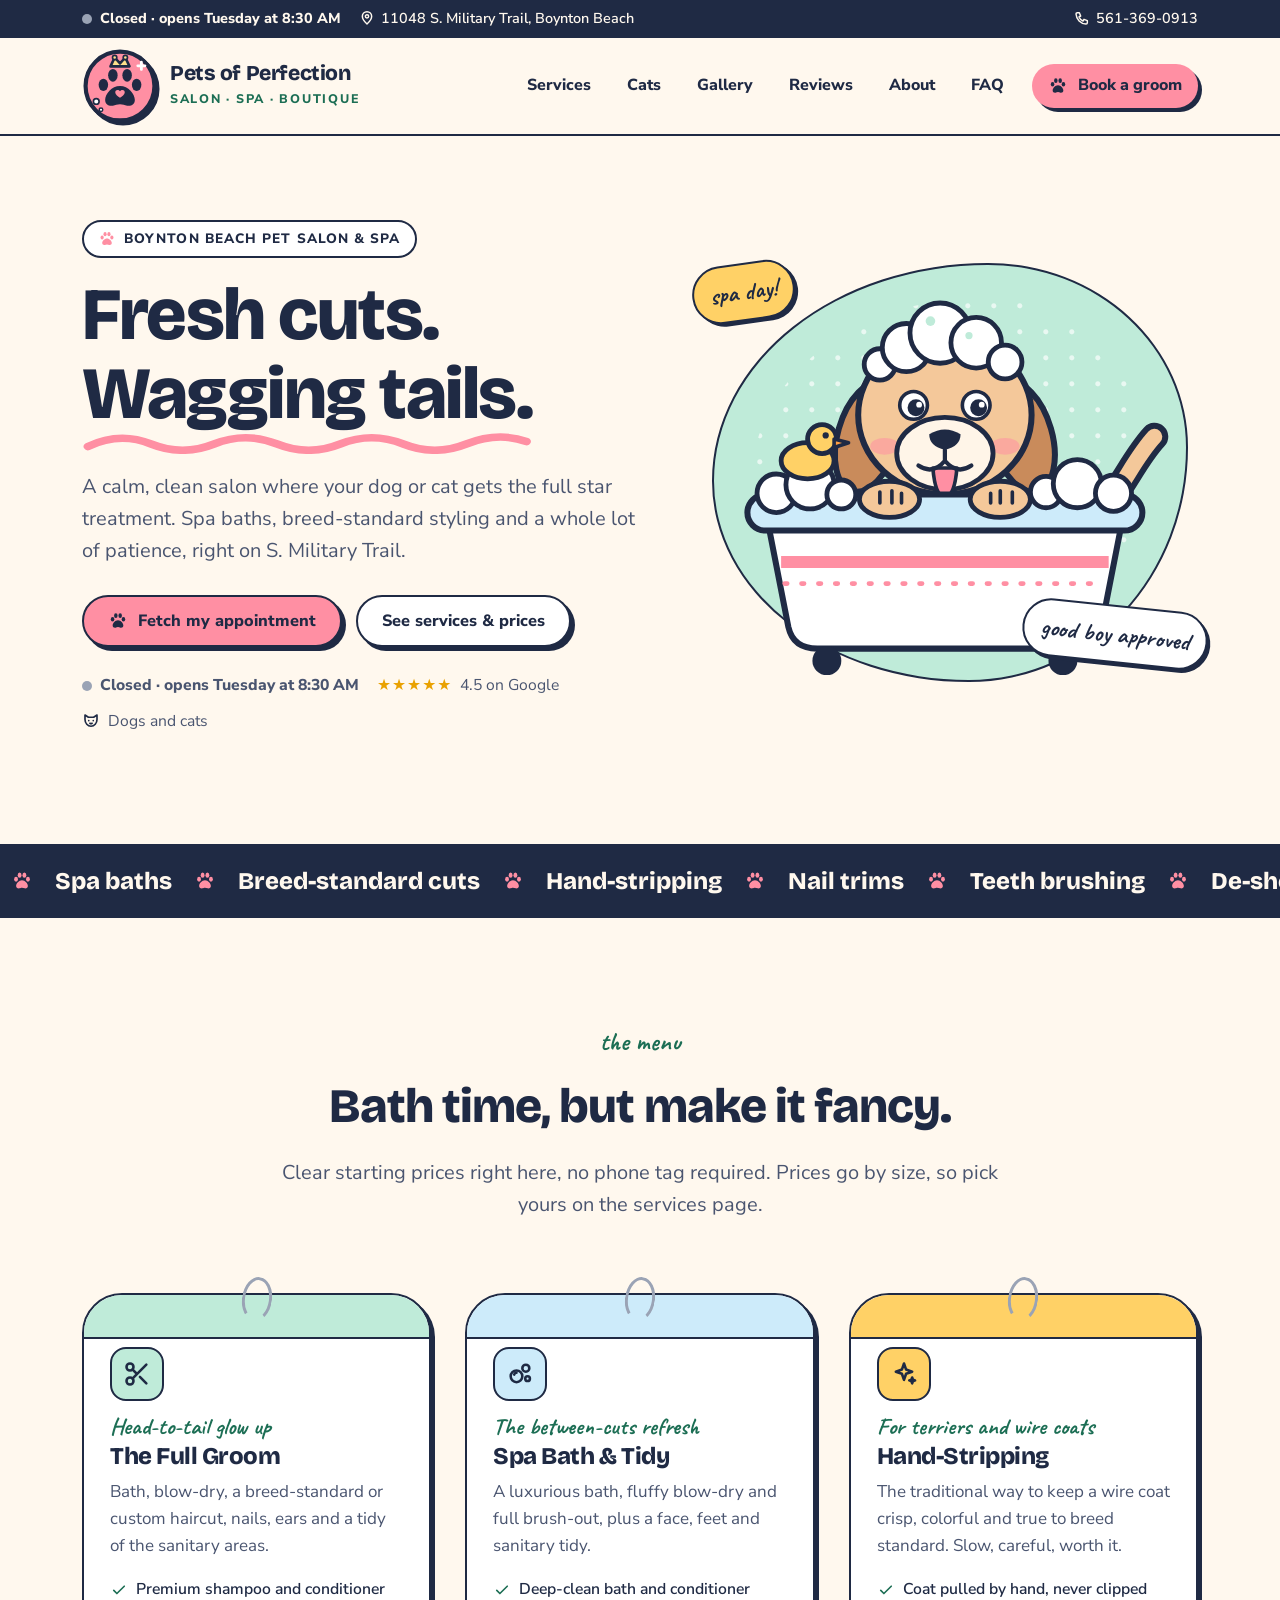
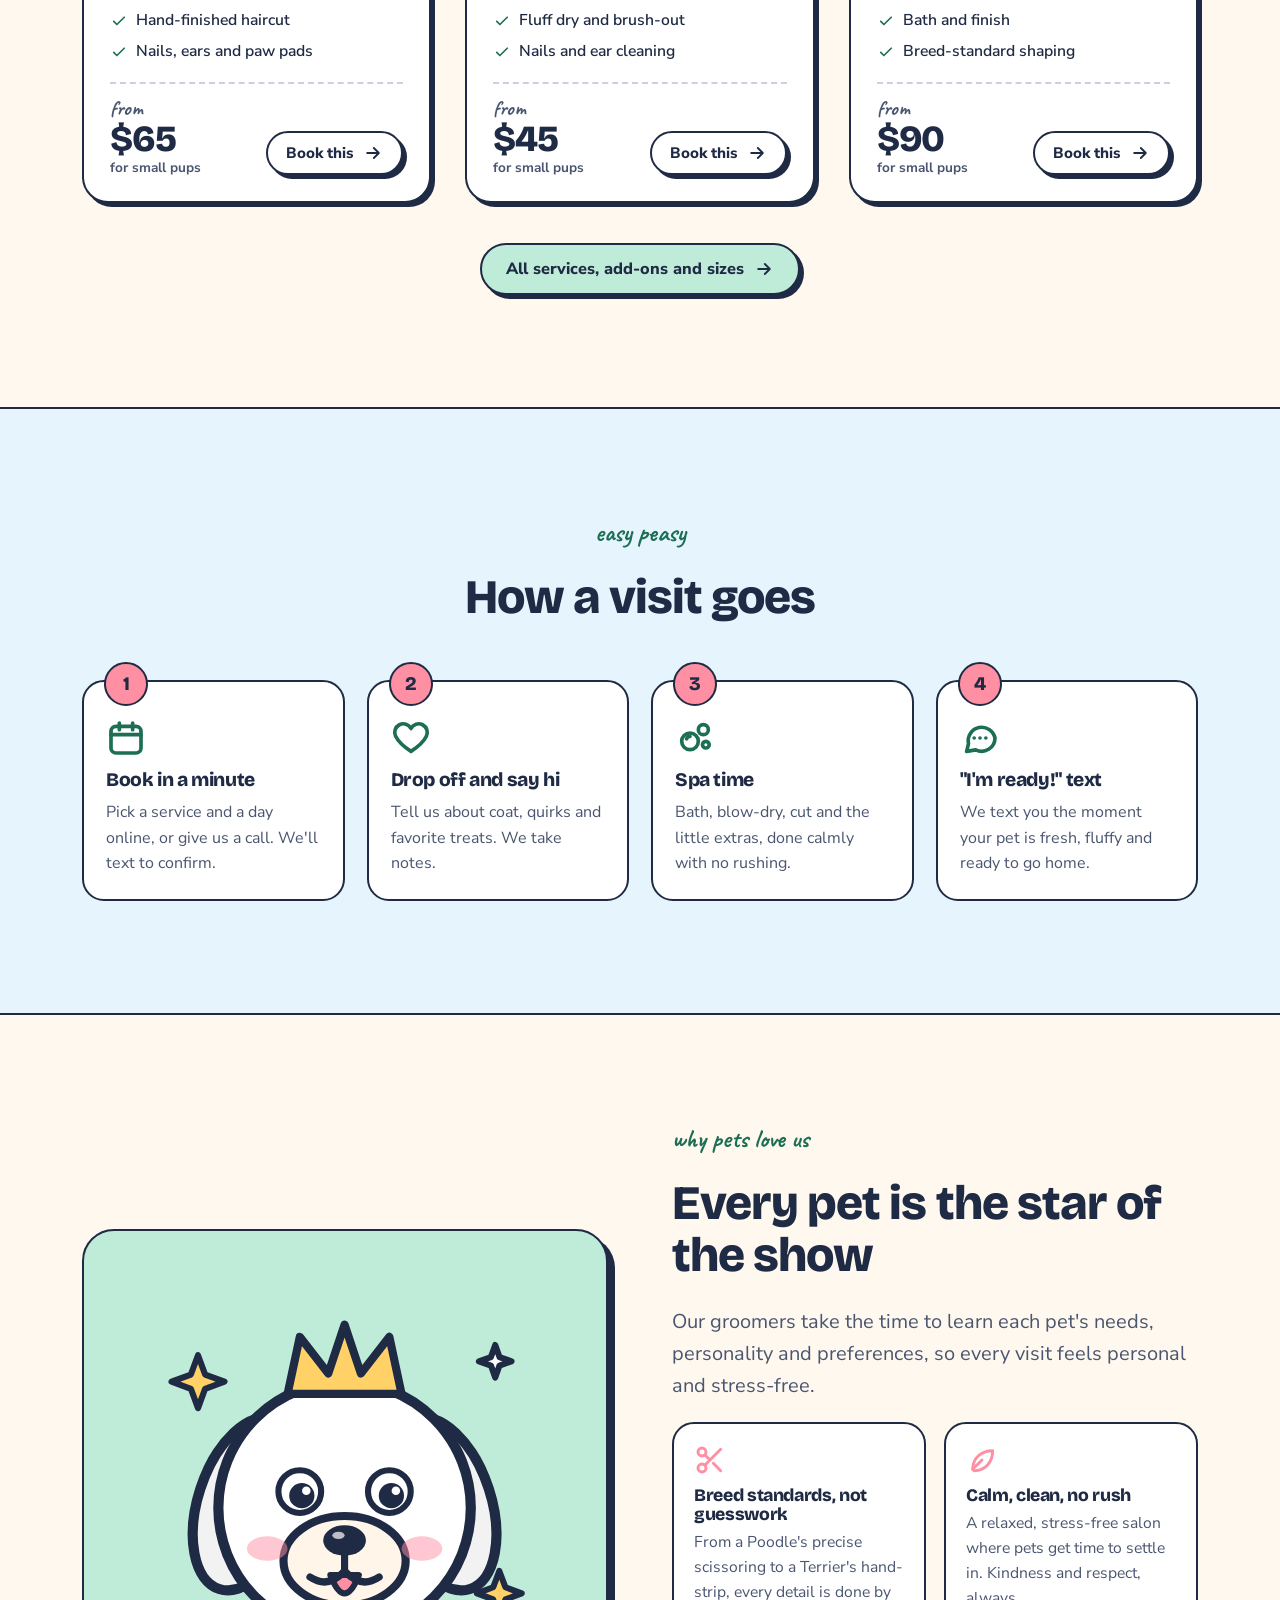
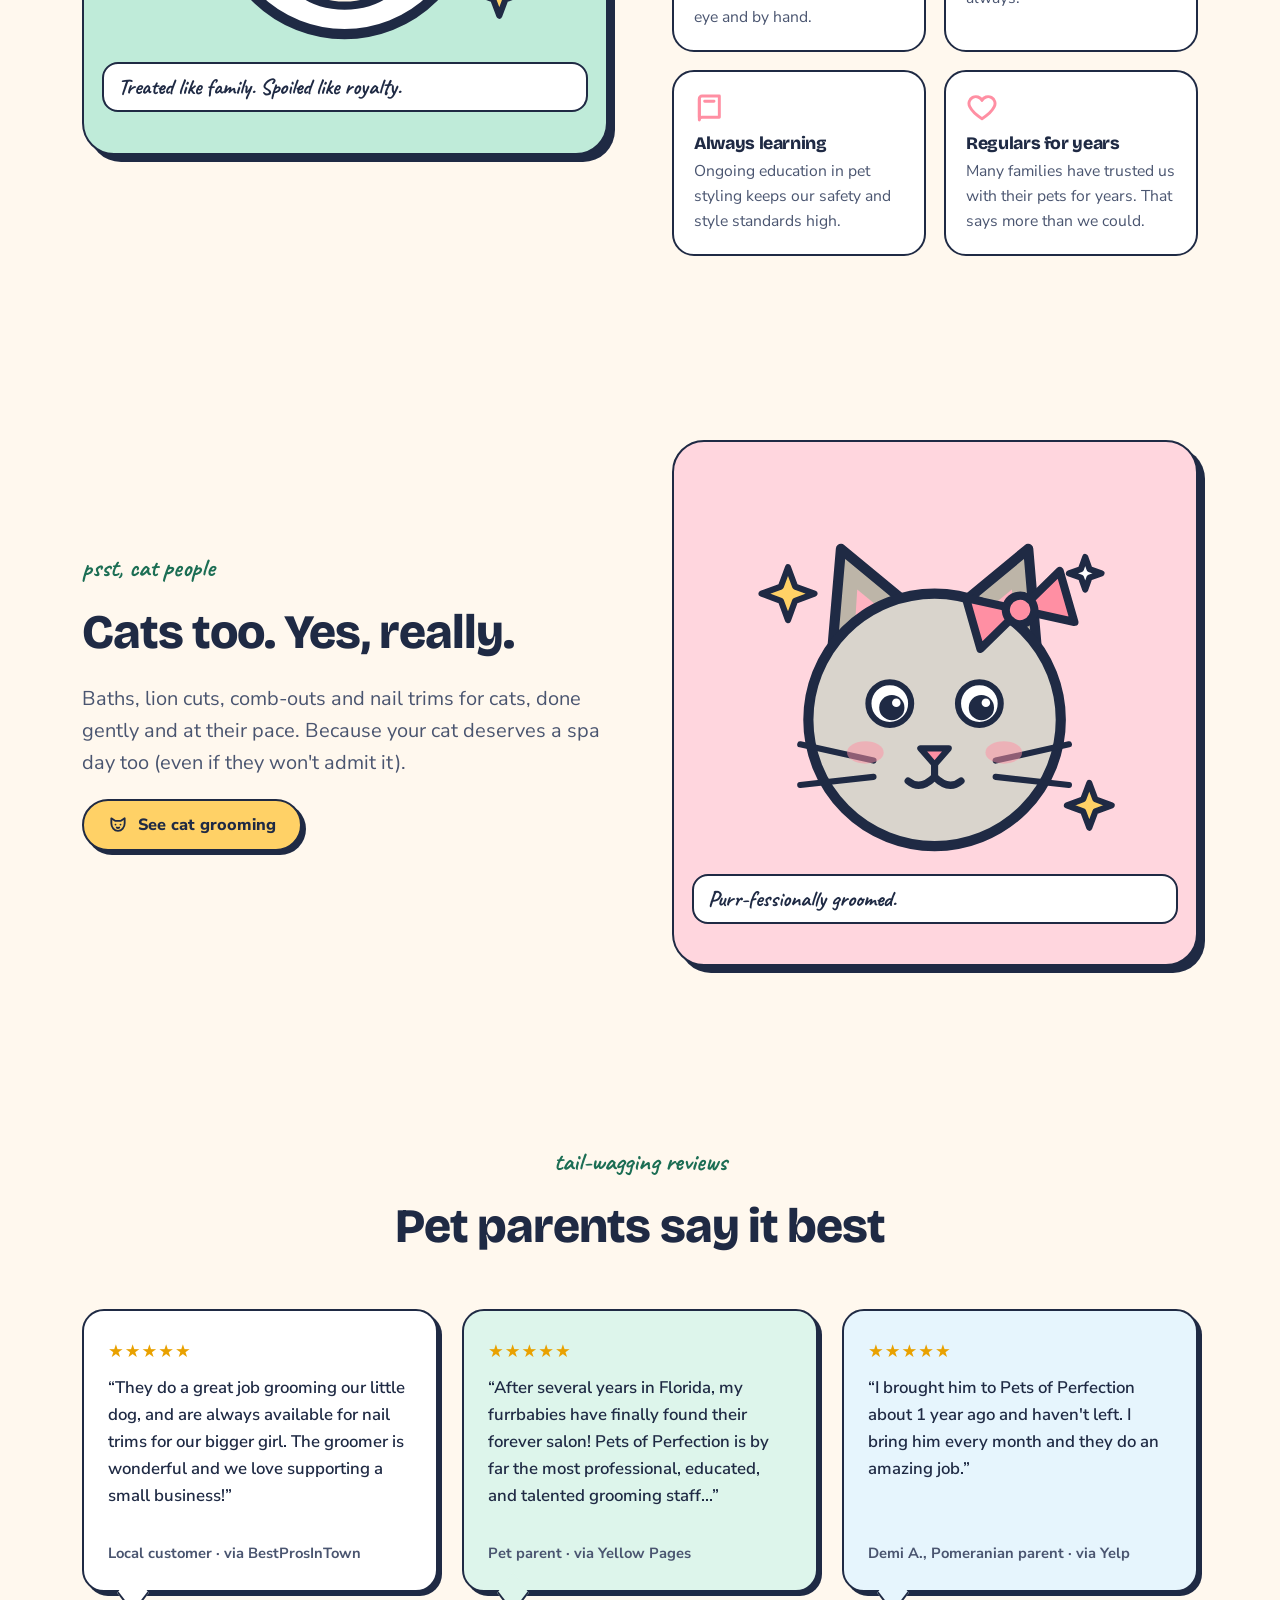
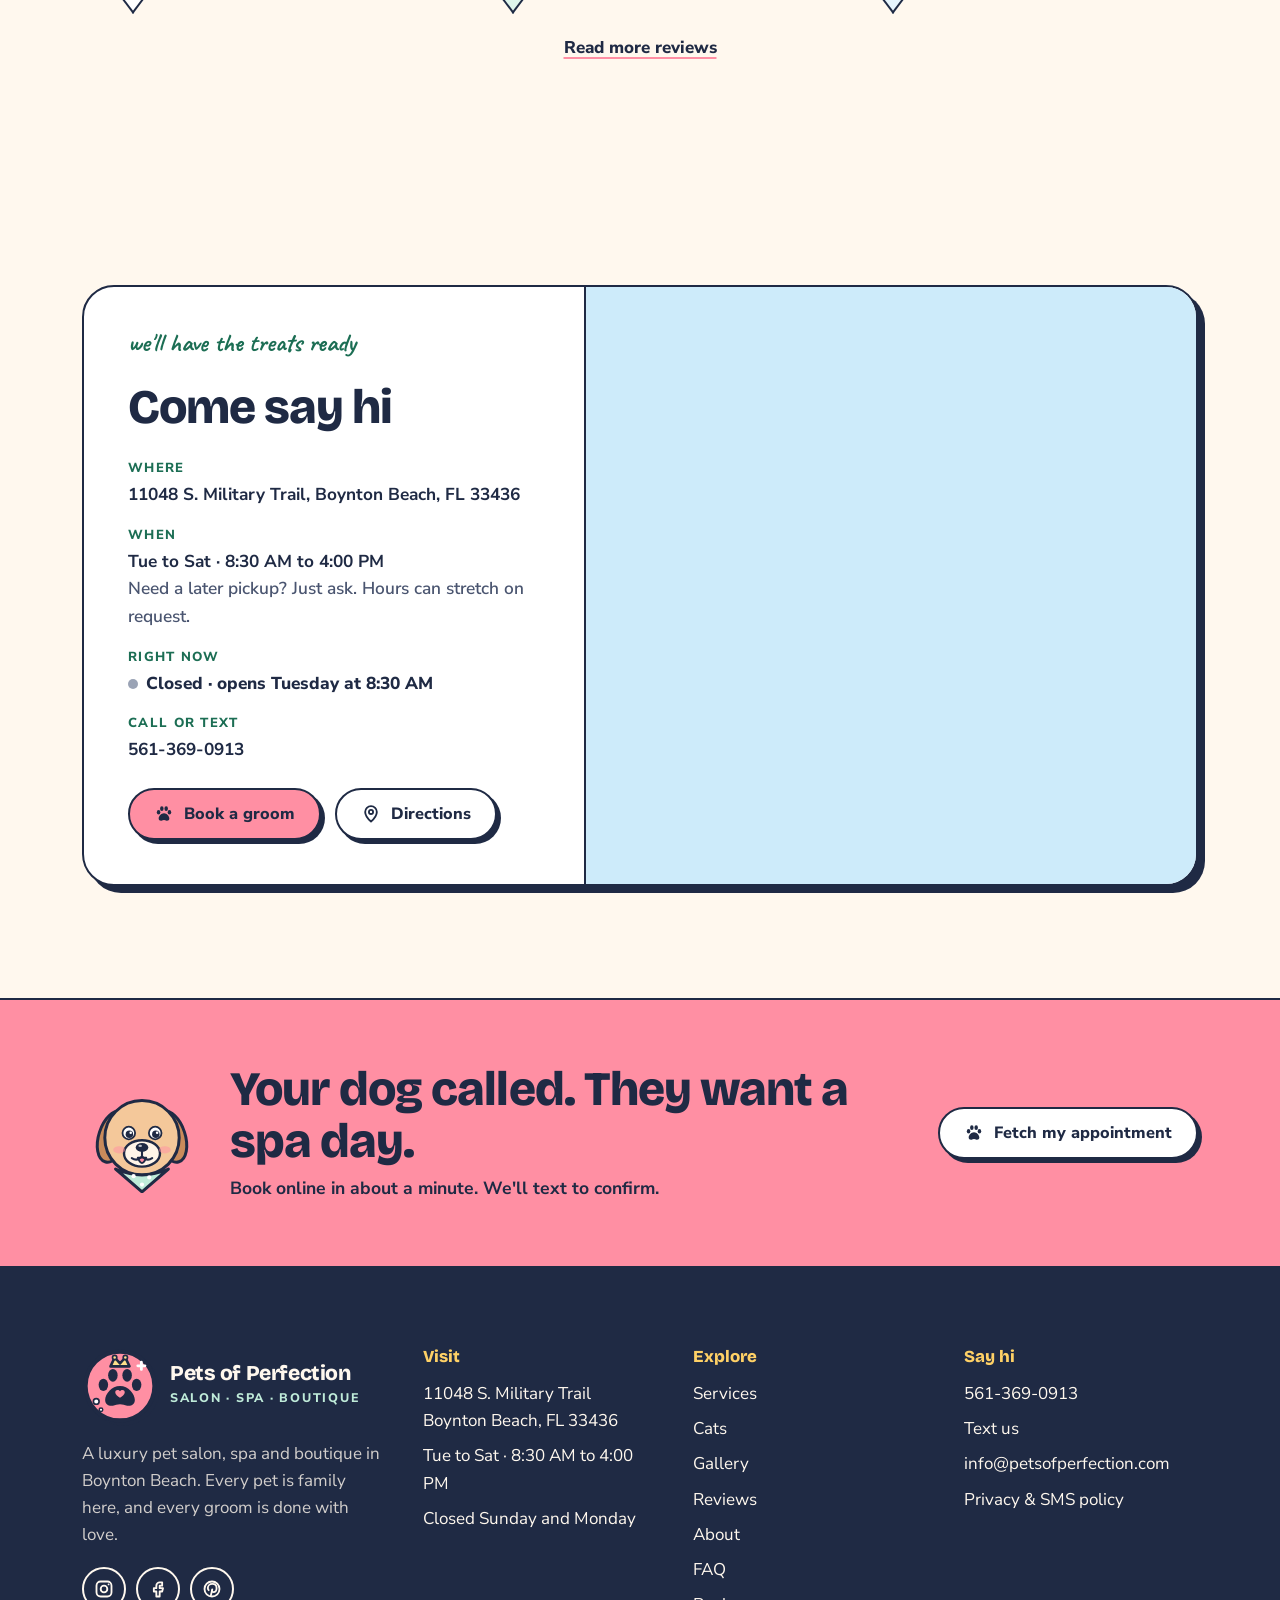
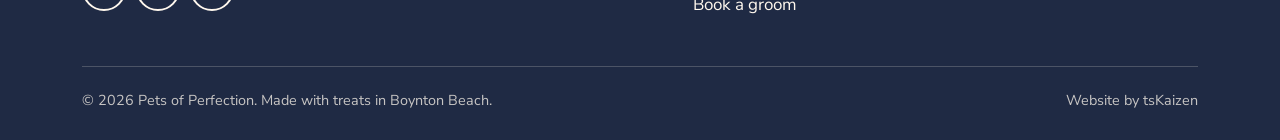
==== commit a1dc5e6a: "Make logo bigger Co-Authored-By: Claude Sonnet 5.5 <noreply@anthropic.com> Claude-Session: https://c" ====
--- a/index.html
+++ b/index.html
@@ -32,7 +32,7 @@
   </div></div>
   <div class="wrap nav-row">
     <a class="brand" href="index.html" aria-label="Pets of Perfection home">
-      <span class="brand-mark"><img src="img/logo-mark.svg" alt="" width="50" height="50"></span>
+      <span class="brand-mark"><img src="img/logo-mark.svg" alt="" width="76" height="76"></span>
       <span><span class="brand-name">Pets of Perfection</span><span class="brand-sub">Salon · Spa · Boutique</span></span>
     </a>
     <button class="nav-toggle" type="button" aria-expanded="false" aria-controls="main-nav">
@@ -273,7 +273,7 @@
   <div class="wrap">
     <div class="foot-grid">
       <div>
-        <a class="brand" href="index.html"><span class="brand-mark"><img src="img/logo-mark.svg" alt="" width="50" height="50"></span><span><span class="brand-name">Pets of Perfection</span><span class="brand-sub">Salon · Spa · Boutique</span></span></a>
+        <a class="brand" href="index.html"><span class="brand-mark"><img src="img/logo-mark.svg" alt="" width="76" height="76"></span><span><span class="brand-name">Pets of Perfection</span><span class="brand-sub">Salon · Spa · Boutique</span></span></a>
         <p class="foot-about">A luxury pet salon, spa and boutique in Boynton Beach. Every pet is family here, and every groom is done with love.</p>
         <div class="socials">
           <a href="https://www.instagram.com/petsofperfection/" target="_blank" rel="noopener" aria-label="Instagram"><svg viewBox="0 0 24 24" fill="none" stroke="currentColor" stroke-width="2.2" stroke-linecap="round" stroke-linejoin="round" aria-hidden="true" focusable="false"><rect x="3" y="3" width="18" height="18" rx="5"/><circle cx="12" cy="12" r="4"/><path d="M17.5 6.5h.01"/></svg></a>
--- a/css/style.css
+++ b/css/style.css
@@ -139,10 +139,10 @@
 .topbar a:hover { text-decoration: underline; }
 .topbar-left { display: flex; gap: 18px; align-items: center; flex-wrap: wrap; }
 .topbar svg { width: 16px; height: 16px; display: inline-block; vertical-align: -3px; margin-right: 6px; }
-.nav-row { display: flex; align-items: center; justify-content: space-between; gap: 16px; min-height: 76px; }
+.nav-row { display: flex; align-items: center; justify-content: space-between; gap: 16px; min-height: 96px; }
 .brand { display: flex; align-items: center; gap: 12px; text-decoration: none; }
 .brand-mark {
-  width: 50px; height: 50px; flex: none; border-radius: 50%;
+  width: 76px; height: 76px; flex: none; border-radius: 50%;
   display: block; filter: drop-shadow(3px 3px 0 var(--ink));
   transition: transform .3s ease;
 }
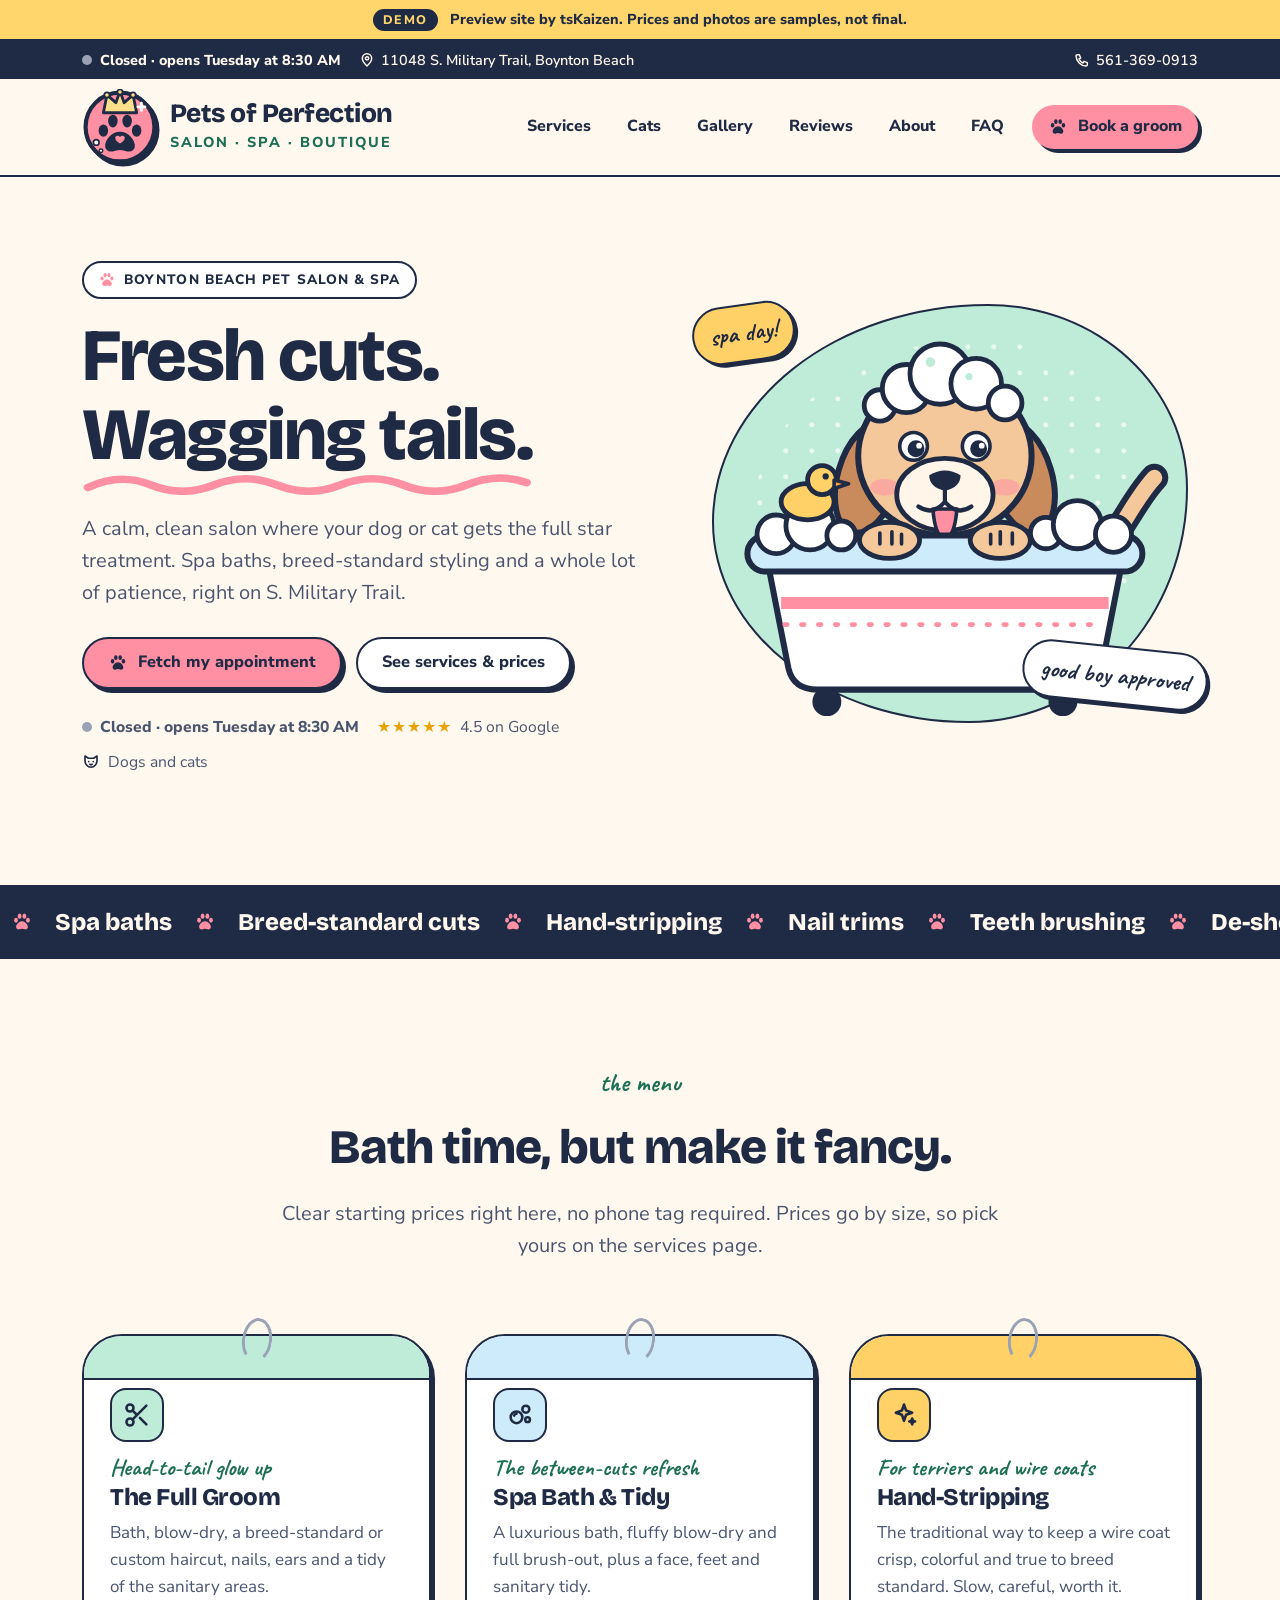
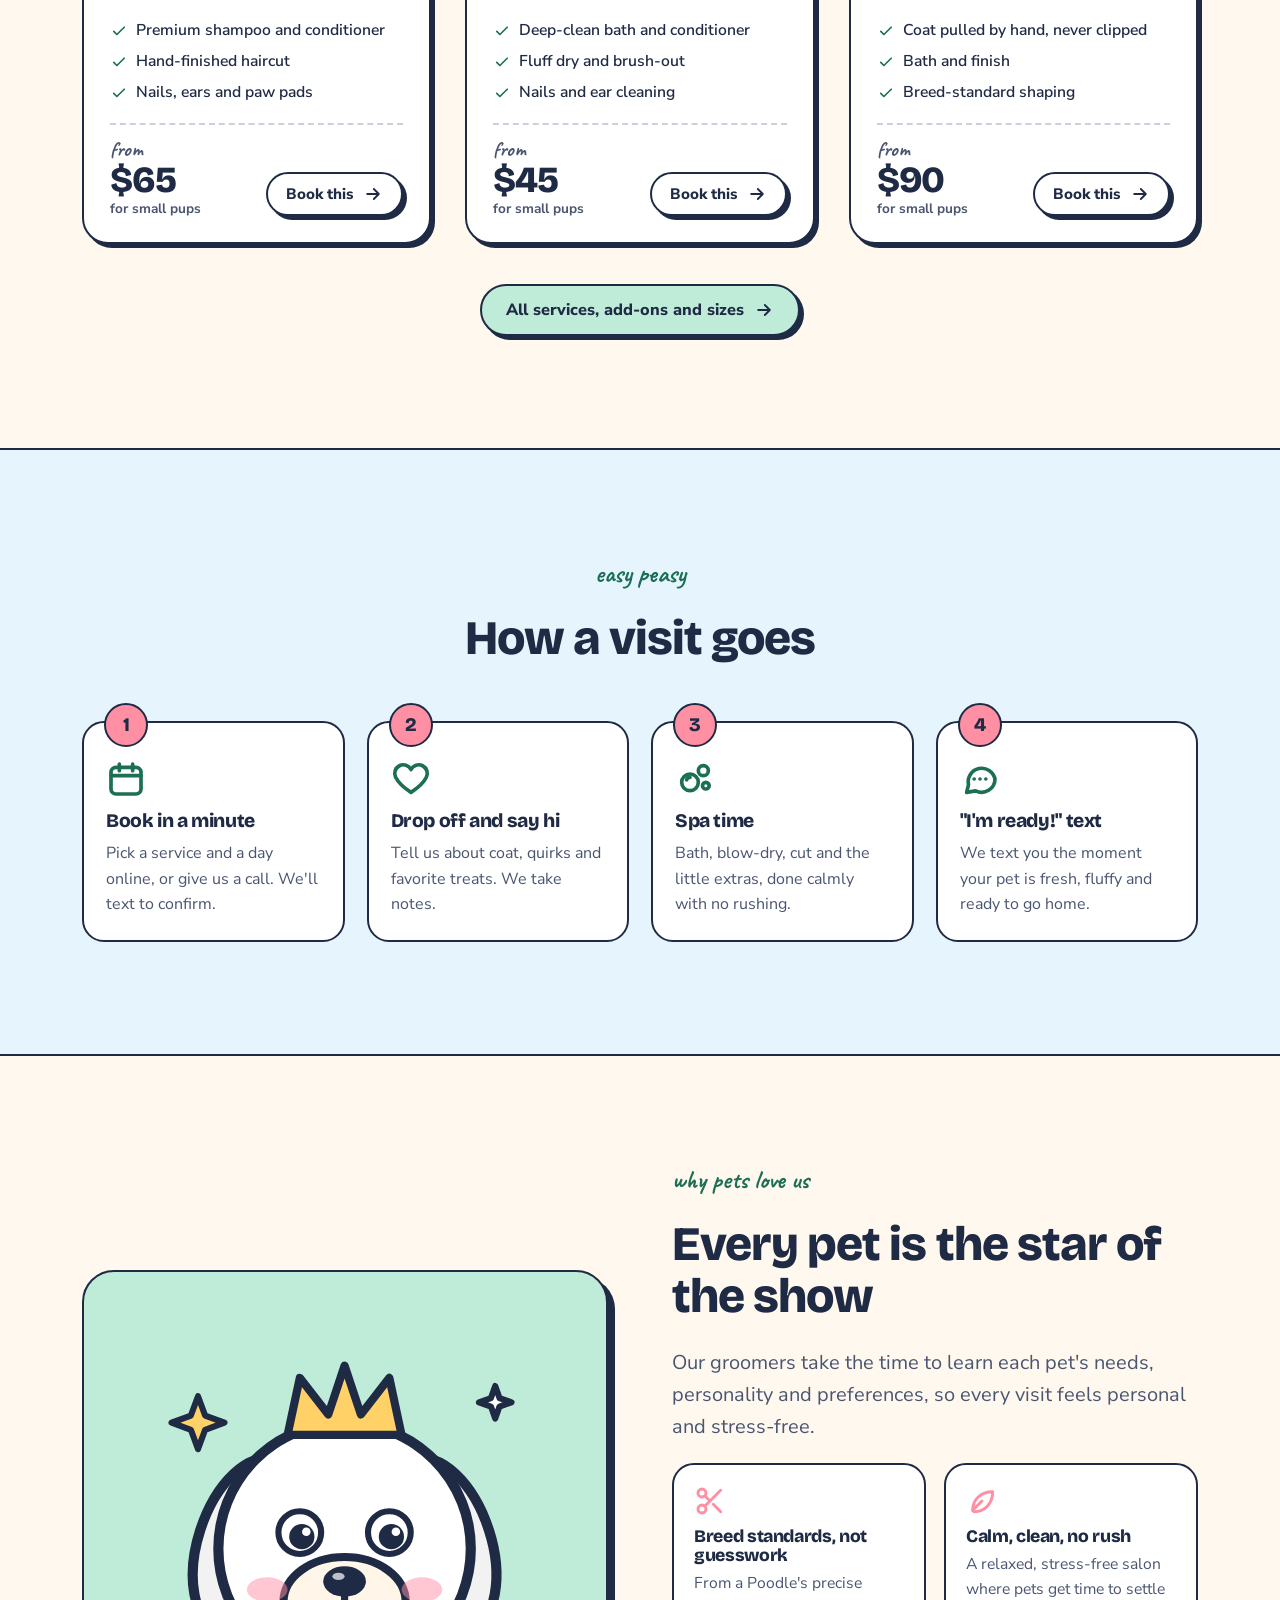
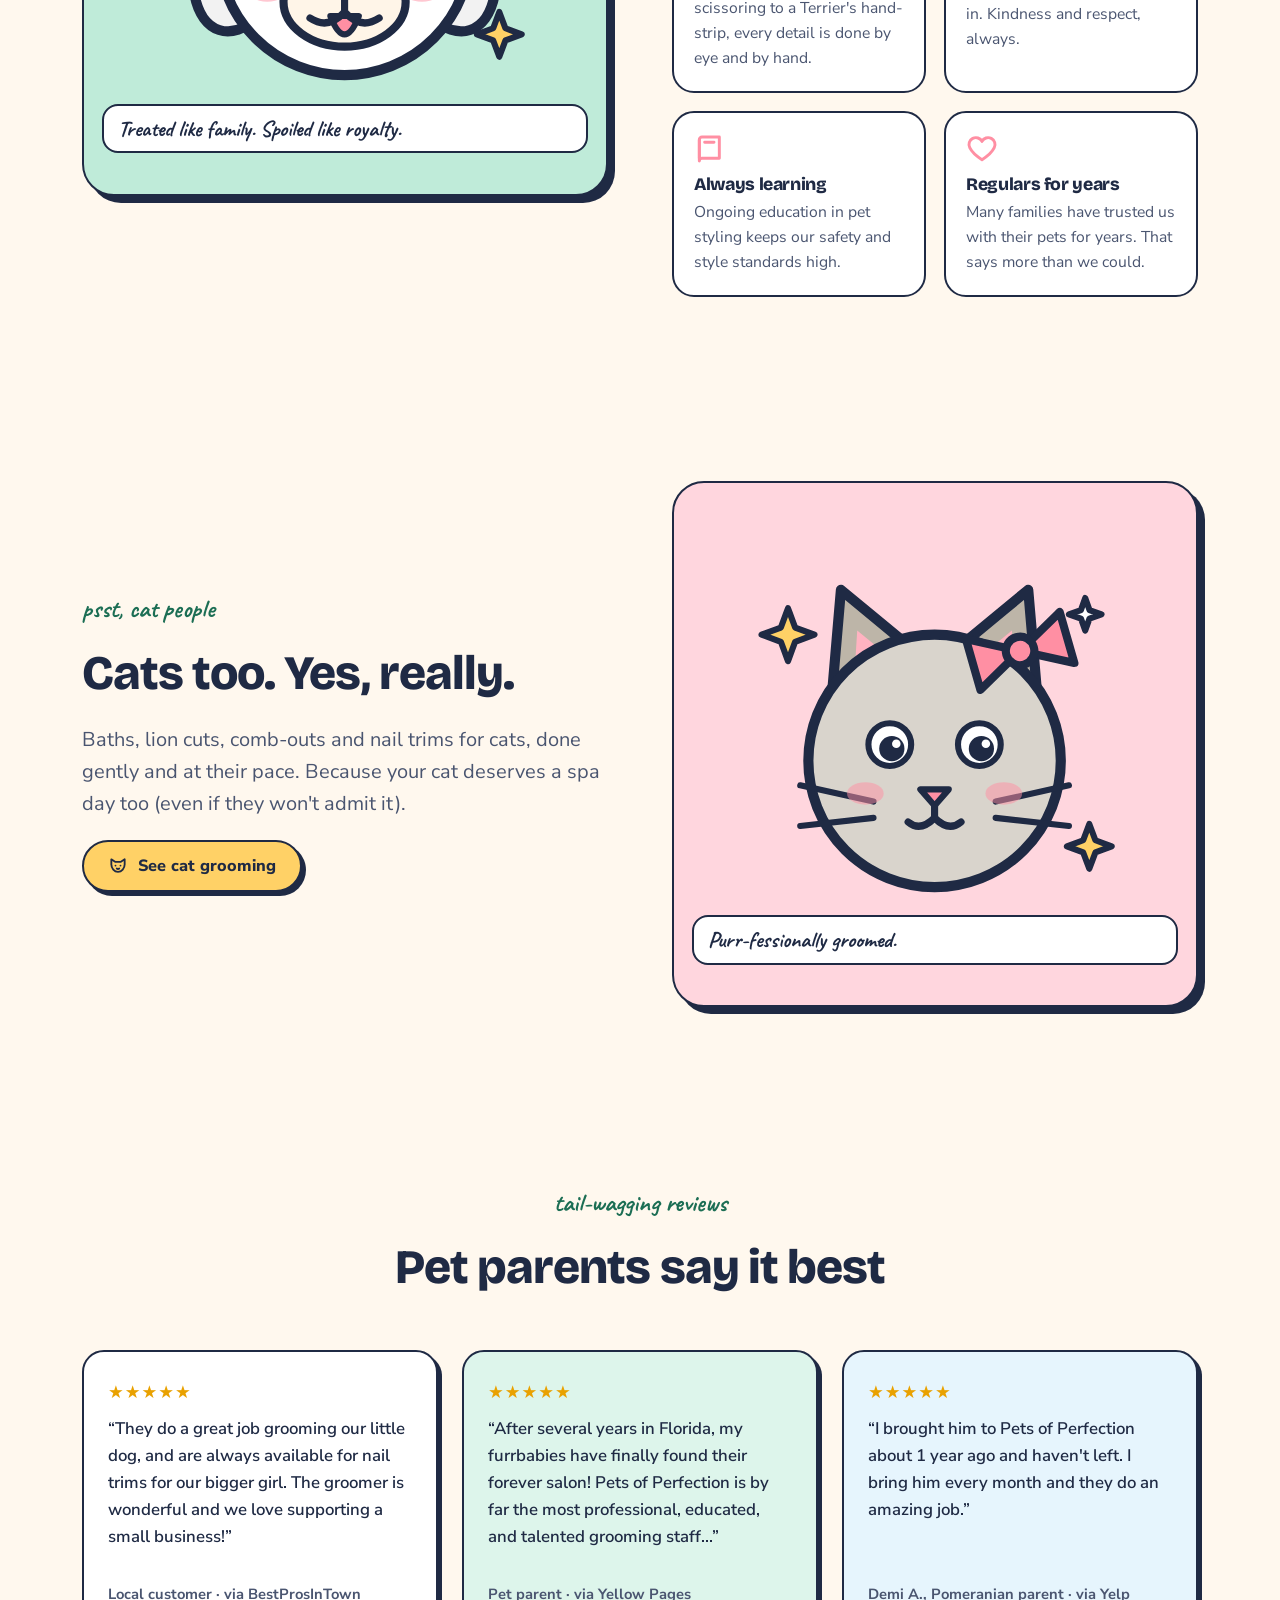
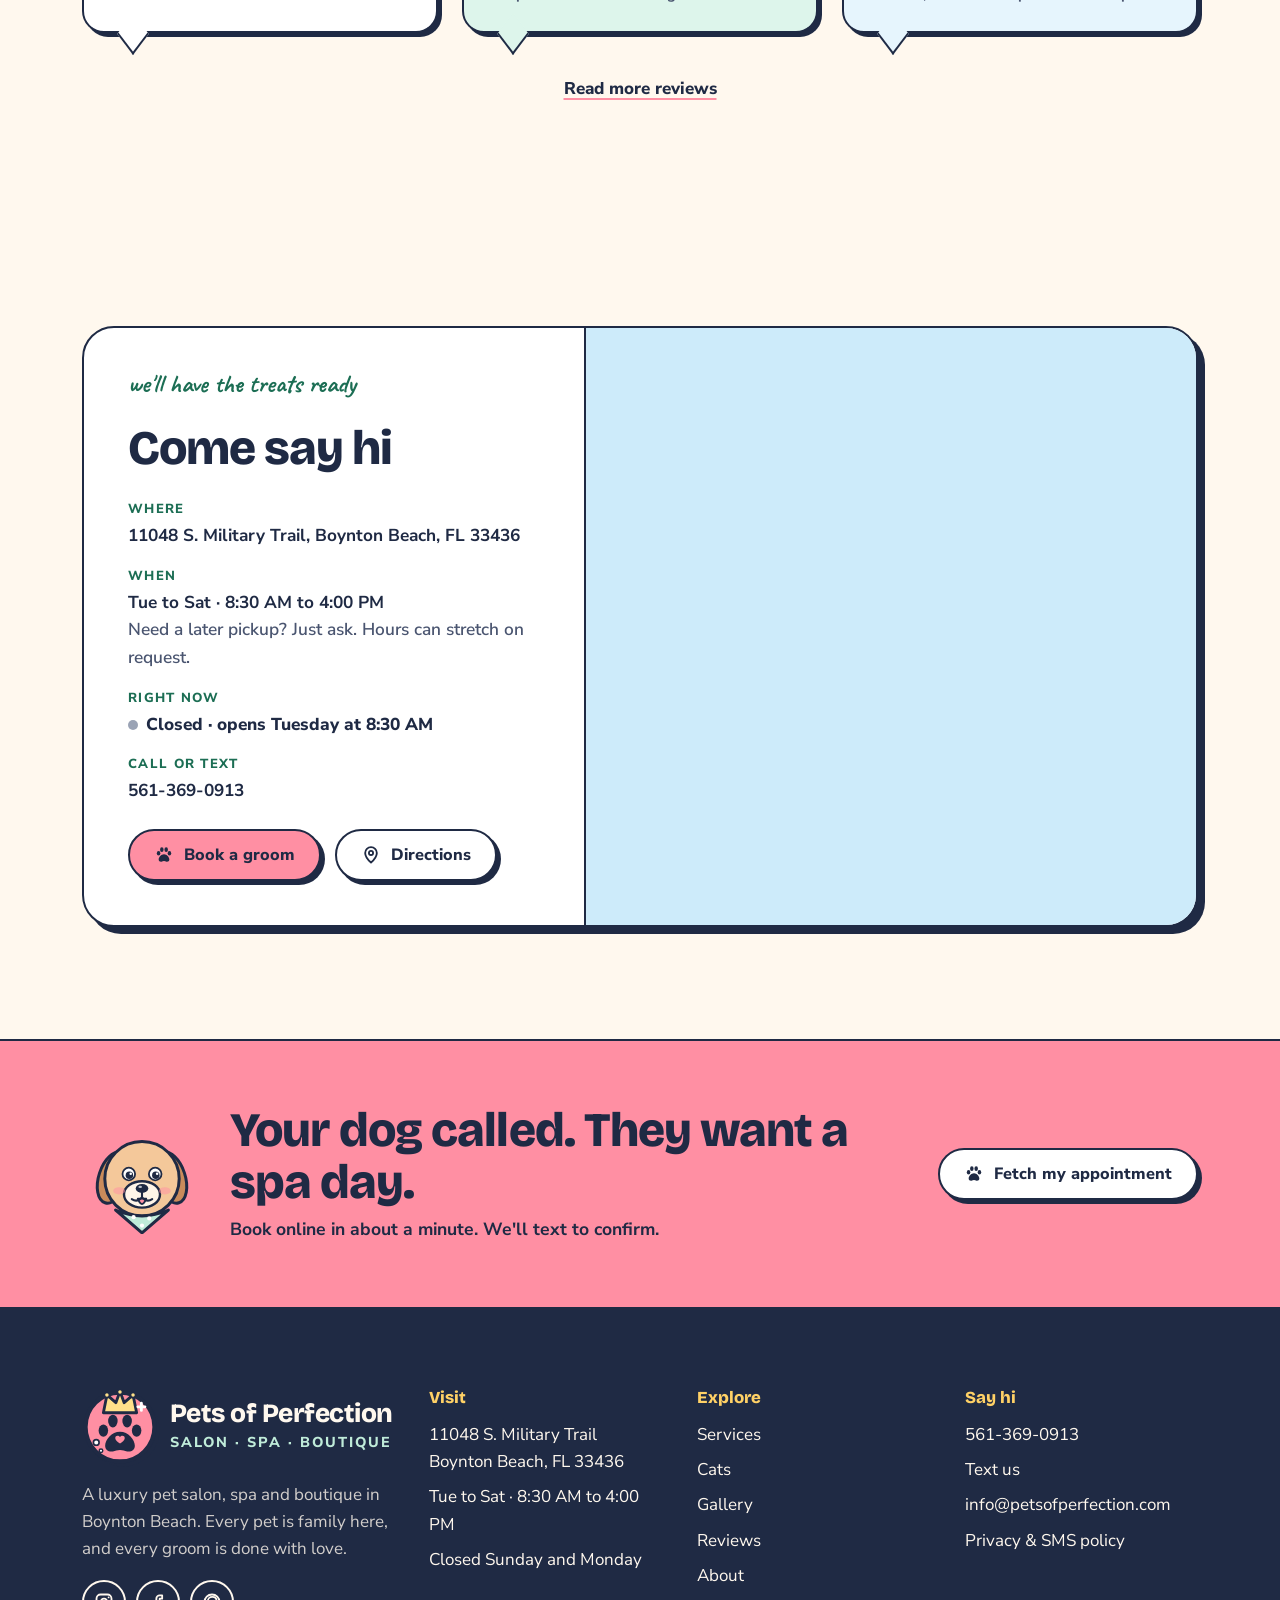
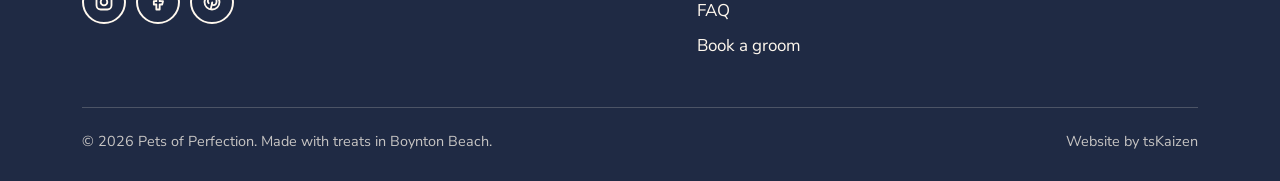
==== commit 441b275a: "Bigger wordmark, add demo banner Co-Authored-By: Claude Sonnet 5.5 <noreply@anthropic.com> Claude-Se" ====
--- a/index.html
+++ b/index.html
@@ -22,6 +22,7 @@
 </head>
 <body>
 <a class="skip-link" href="#main">Skip to content</a>
+<div class="demo-banner" role="note"><span class="demo-tag">DEMO</span> Preview site by tsKaizen. Prices and photos are samples, not final.</div>
 <header class="site-header">
   <div class="topbar"><div class="wrap">
     <div class="topbar-left">
--- a/css/style.css
+++ b/css/style.css
@@ -148,8 +148,8 @@
 }
 .brand:hover .brand-mark { transform: rotate(-14deg); }
 .brand-mark img { width: 100%; height: 100%; display: block; }
-.brand-name { font-family: var(--font-display); font-weight: 800; font-size: 1.32rem; line-height: 1; letter-spacing: -0.02em; display: block; }
-.brand-sub { font-size: .78rem; font-weight: 800; letter-spacing: .14em; text-transform: uppercase; color: var(--mint-ink); display: block; margin-top: 4px; }
+.brand-name { font-family: var(--font-display); font-weight: 800; font-size: 1.65rem; line-height: 1; white-space: nowrap; letter-spacing: -0.02em; display: block; }
+.brand-sub { font-size: .9rem; font-weight: 800; letter-spacing: .14em; text-transform: uppercase; color: var(--mint-ink); display: block; margin-top: 4px; }
 .main-nav ul { list-style: none; margin: 0; padding: 0; display: flex; gap: 4px; align-items: center; }
 .main-nav a {
   display: inline-flex; align-items: center; min-height: 44px; padding: 0 14px;
@@ -568,3 +568,10 @@
   .hero-dog .b { opacity: .7; }
   .paw-trail svg { opacity: .2; }
 }
+
+/* Demo banner */
+.demo-banner { background: #FFD66B; color: var(--ink); text-align: center; font-weight: 800; font-size: .9rem; padding: 8px 16px; border-bottom: var(--stroke) solid var(--line); }
+.demo-tag { display: inline-block; background: var(--ink); color: #FFD66B; border-radius: 999px; padding: 1px 10px; margin-right: 8px; letter-spacing: .12em; font-size: .78rem; }
+@media (max-width: 760px) { .brand-name { font-size: 1.35rem; } .brand-sub { font-size: .72rem; } }
+.nav-cta .btn { white-space: nowrap; }
+@media (max-width: 1000px) { .brand-name { font-size: 1.4rem; } }
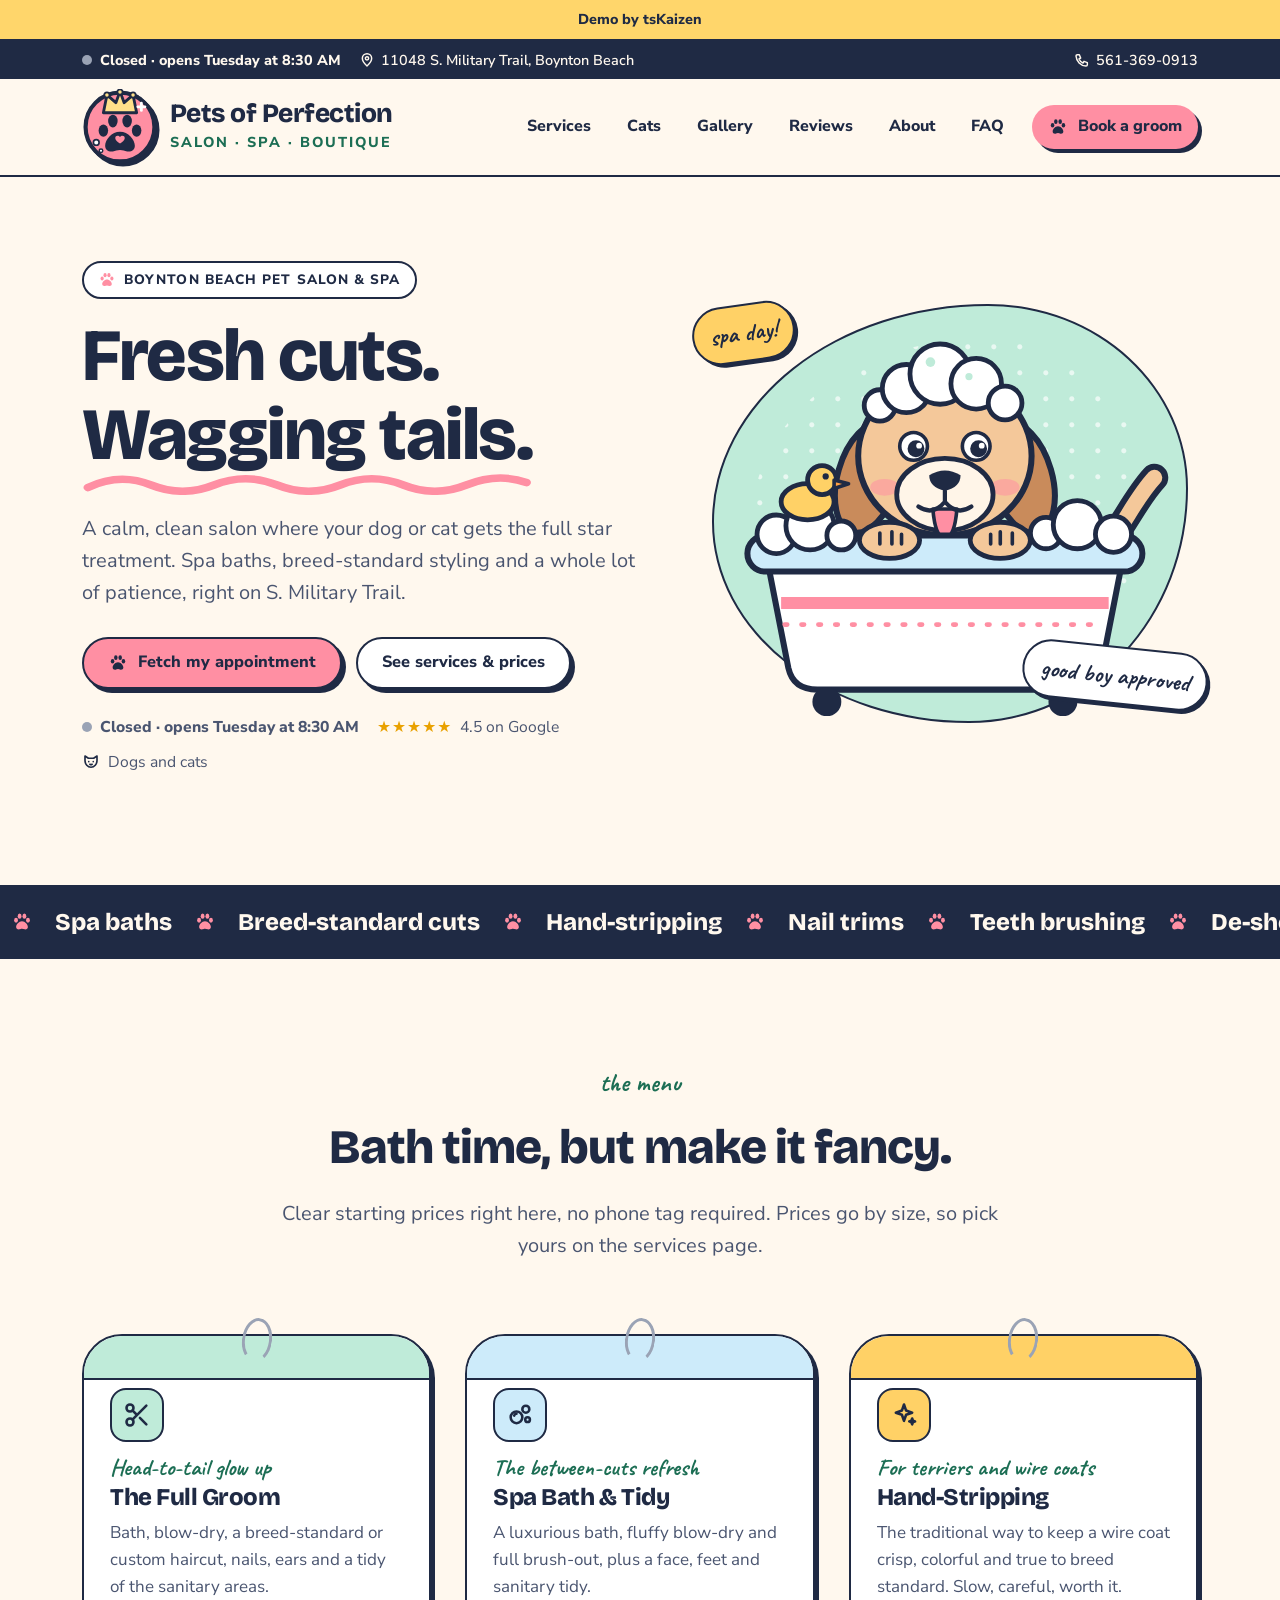
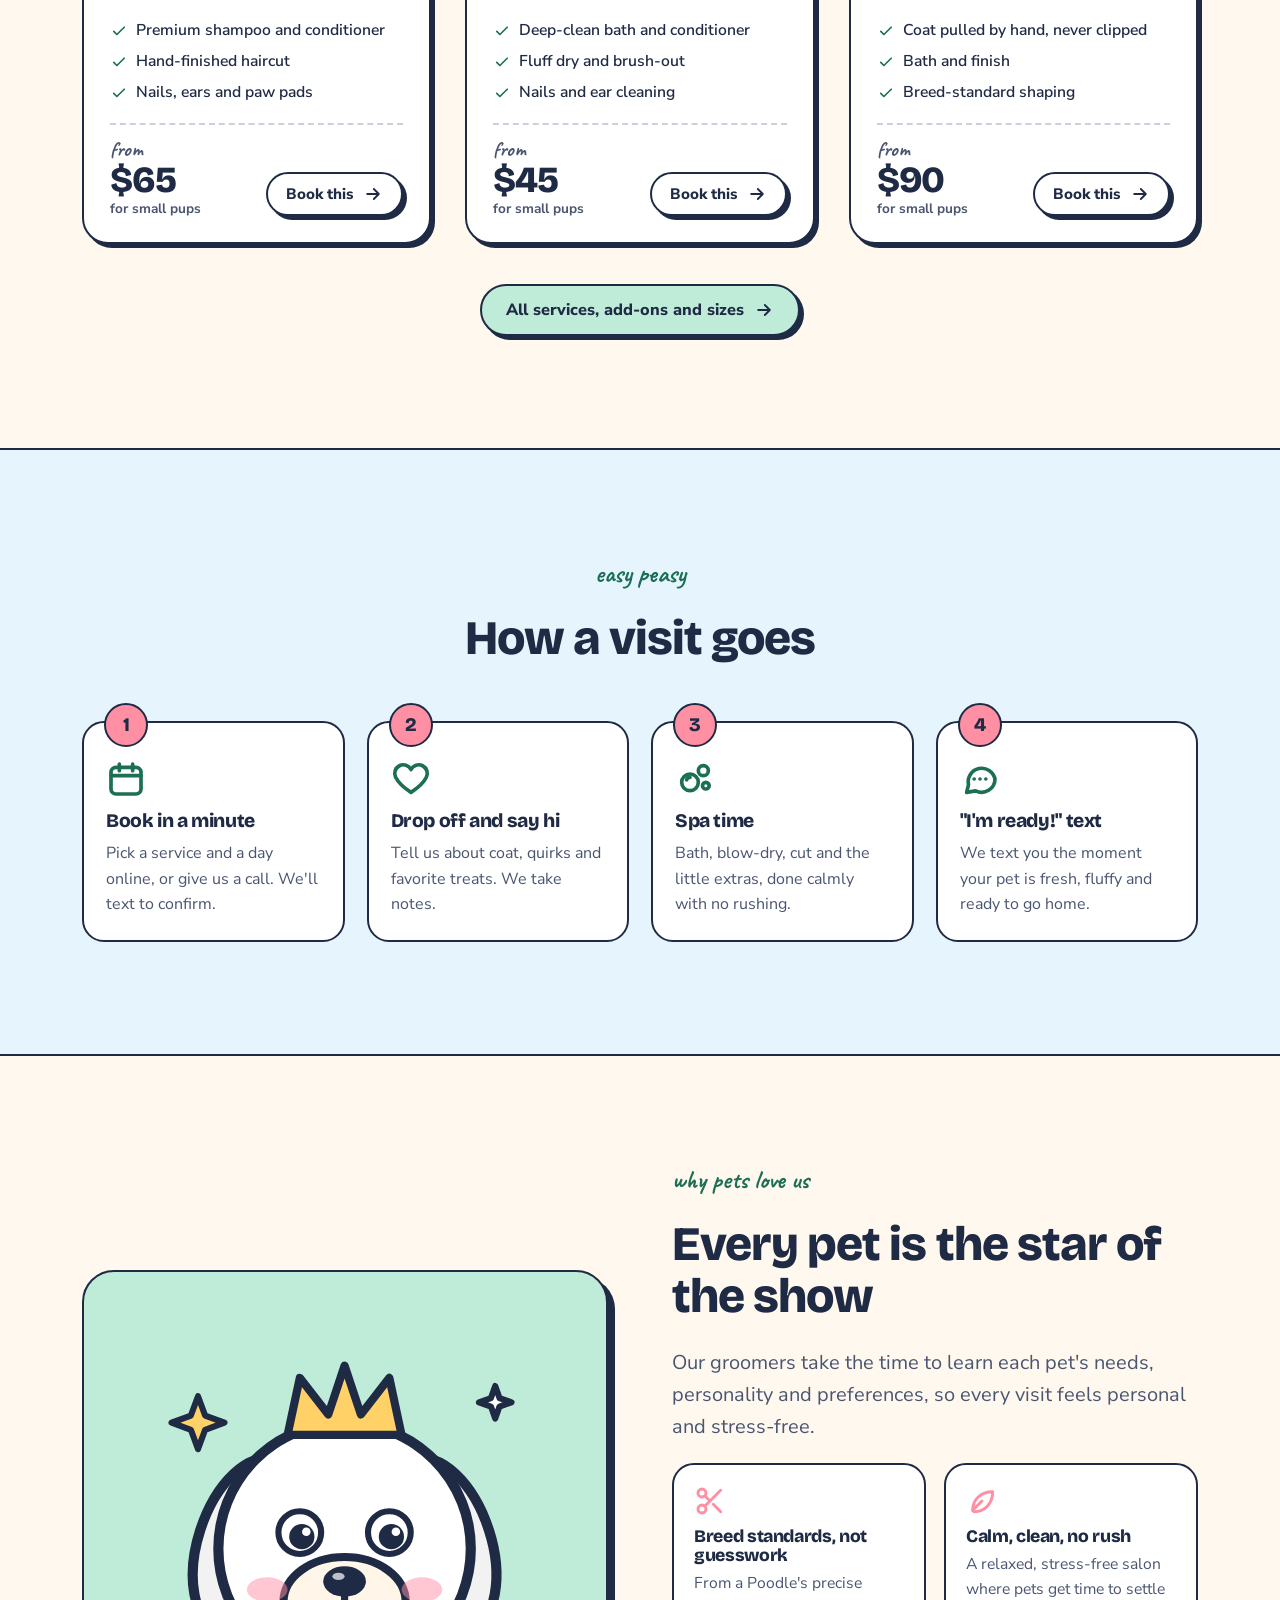
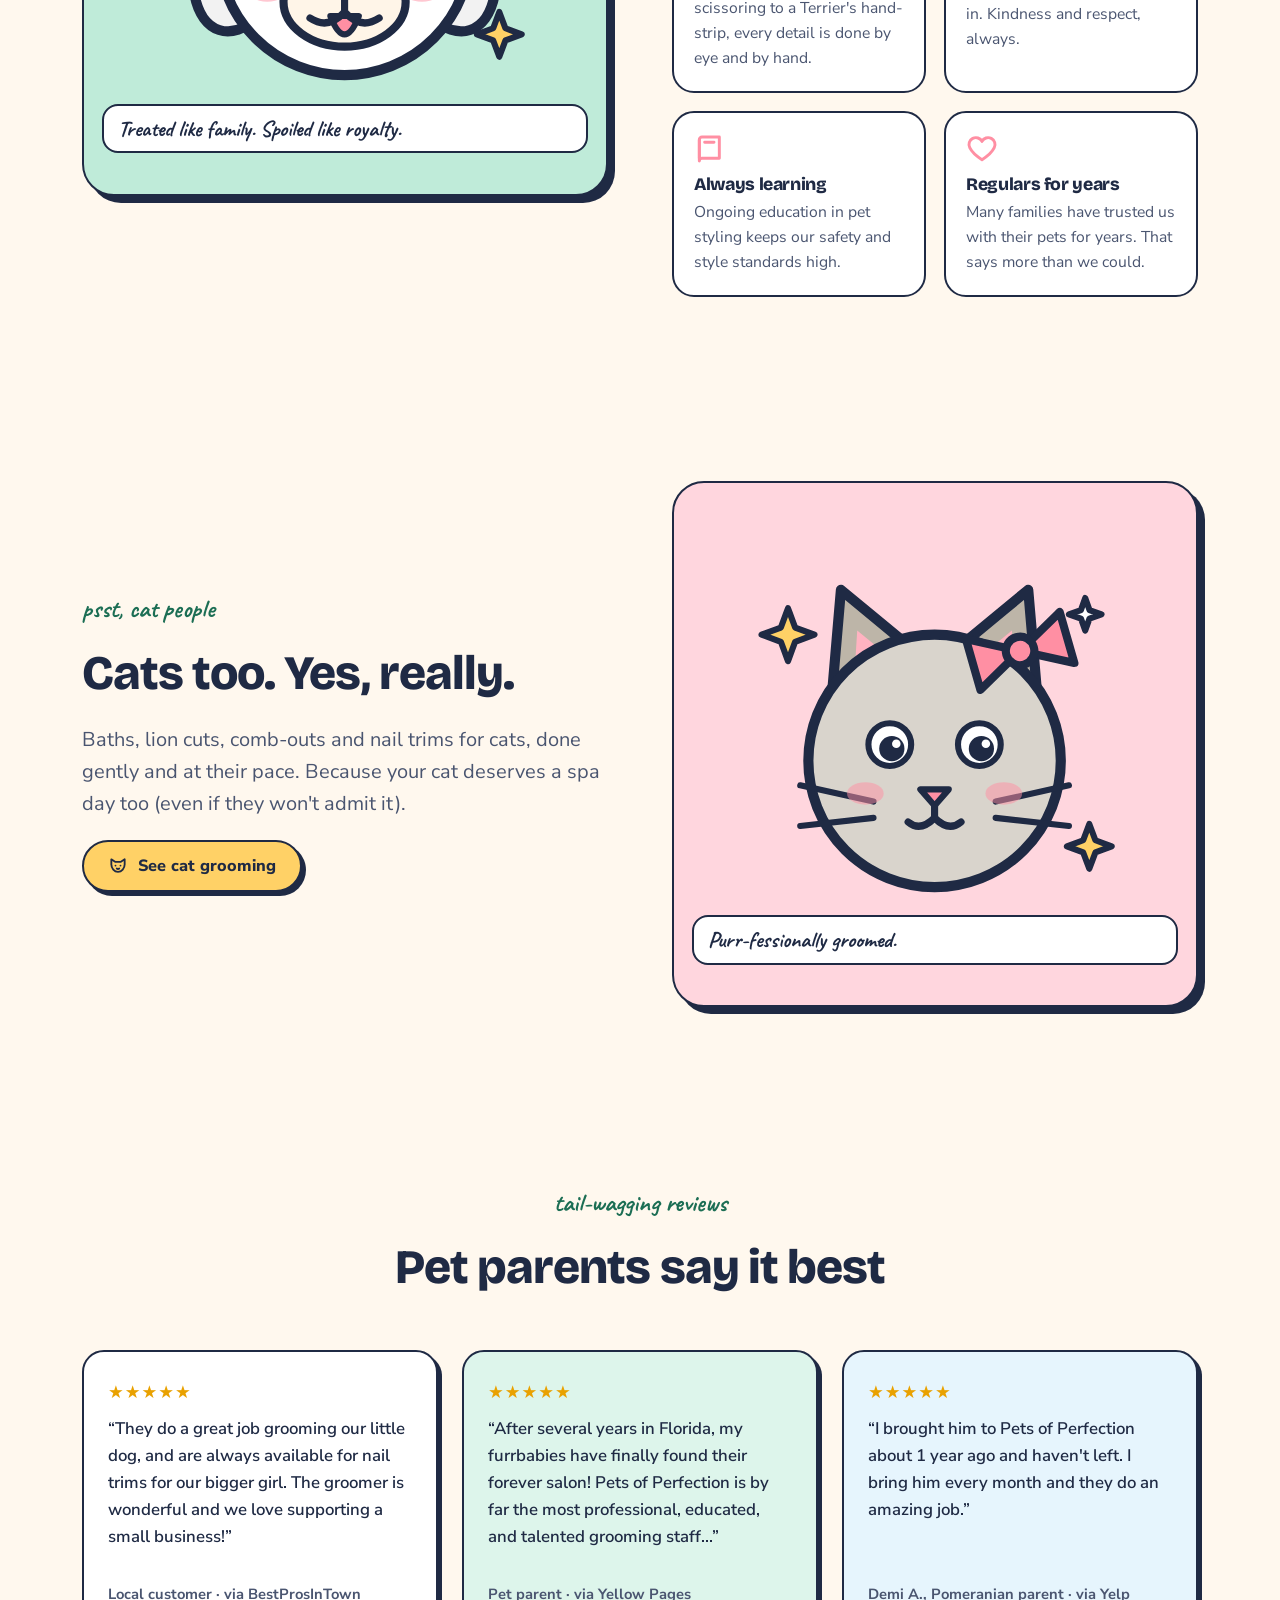
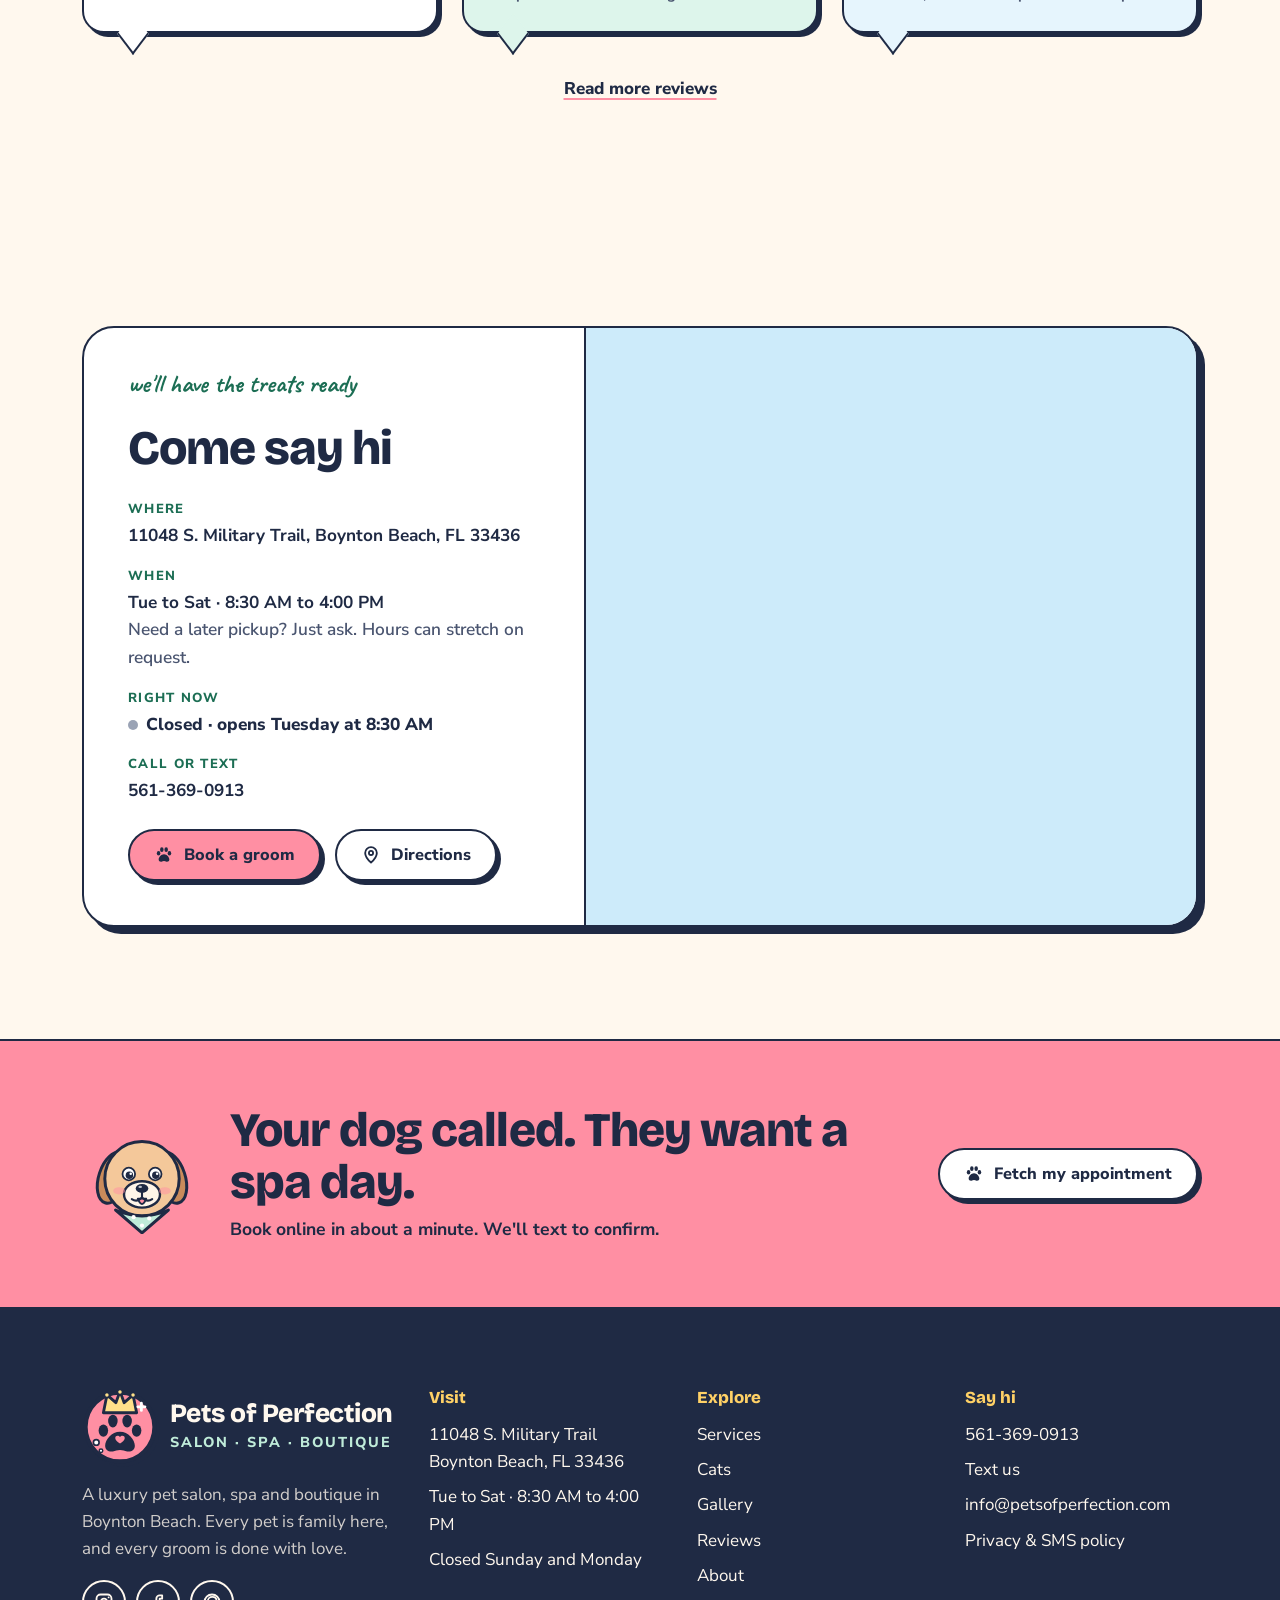
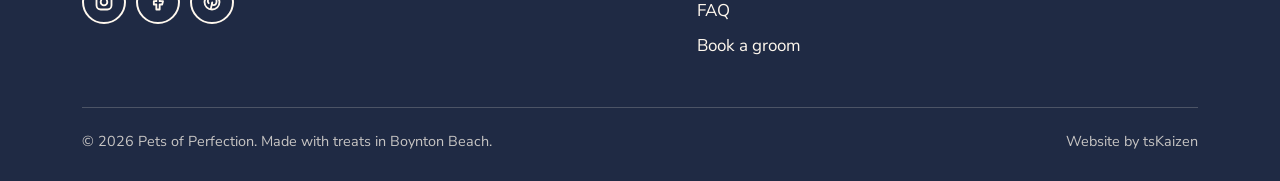
==== commit 5bec02d6: "Demo banner text Co-Authored-By: Claude Sonnet 5.5 <noreply@anthropic.com> Claude-Session: https://c" ====
--- a/index.html
+++ b/index.html
@@ -22,7 +22,7 @@
 </head>
 <body>
 <a class="skip-link" href="#main">Skip to content</a>
-<div class="demo-banner" role="note"><span class="demo-tag">DEMO</span> Preview site by tsKaizen. Prices and photos are samples, not final.</div>
+<div class="demo-banner" role="note">Demo by tsKaizen</div>
 <header class="site-header">
   <div class="topbar"><div class="wrap">
     <div class="topbar-left">
